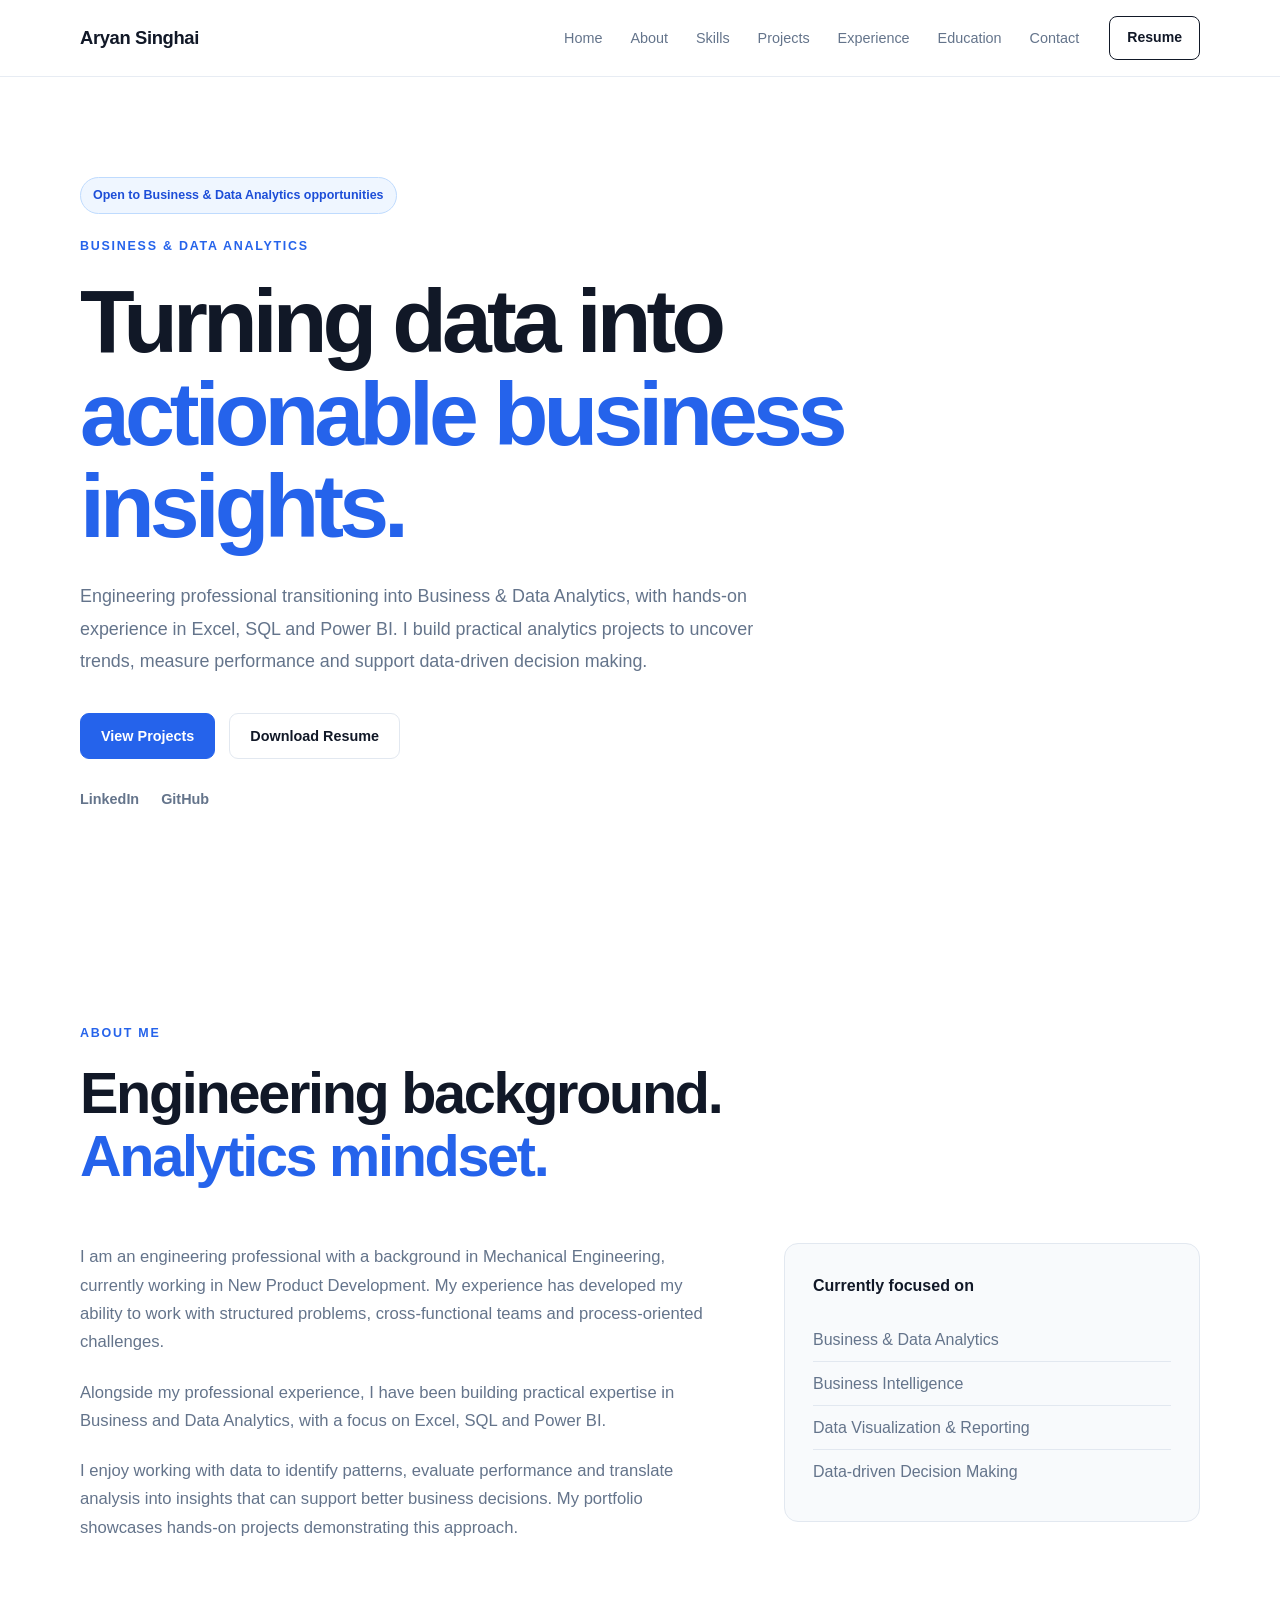
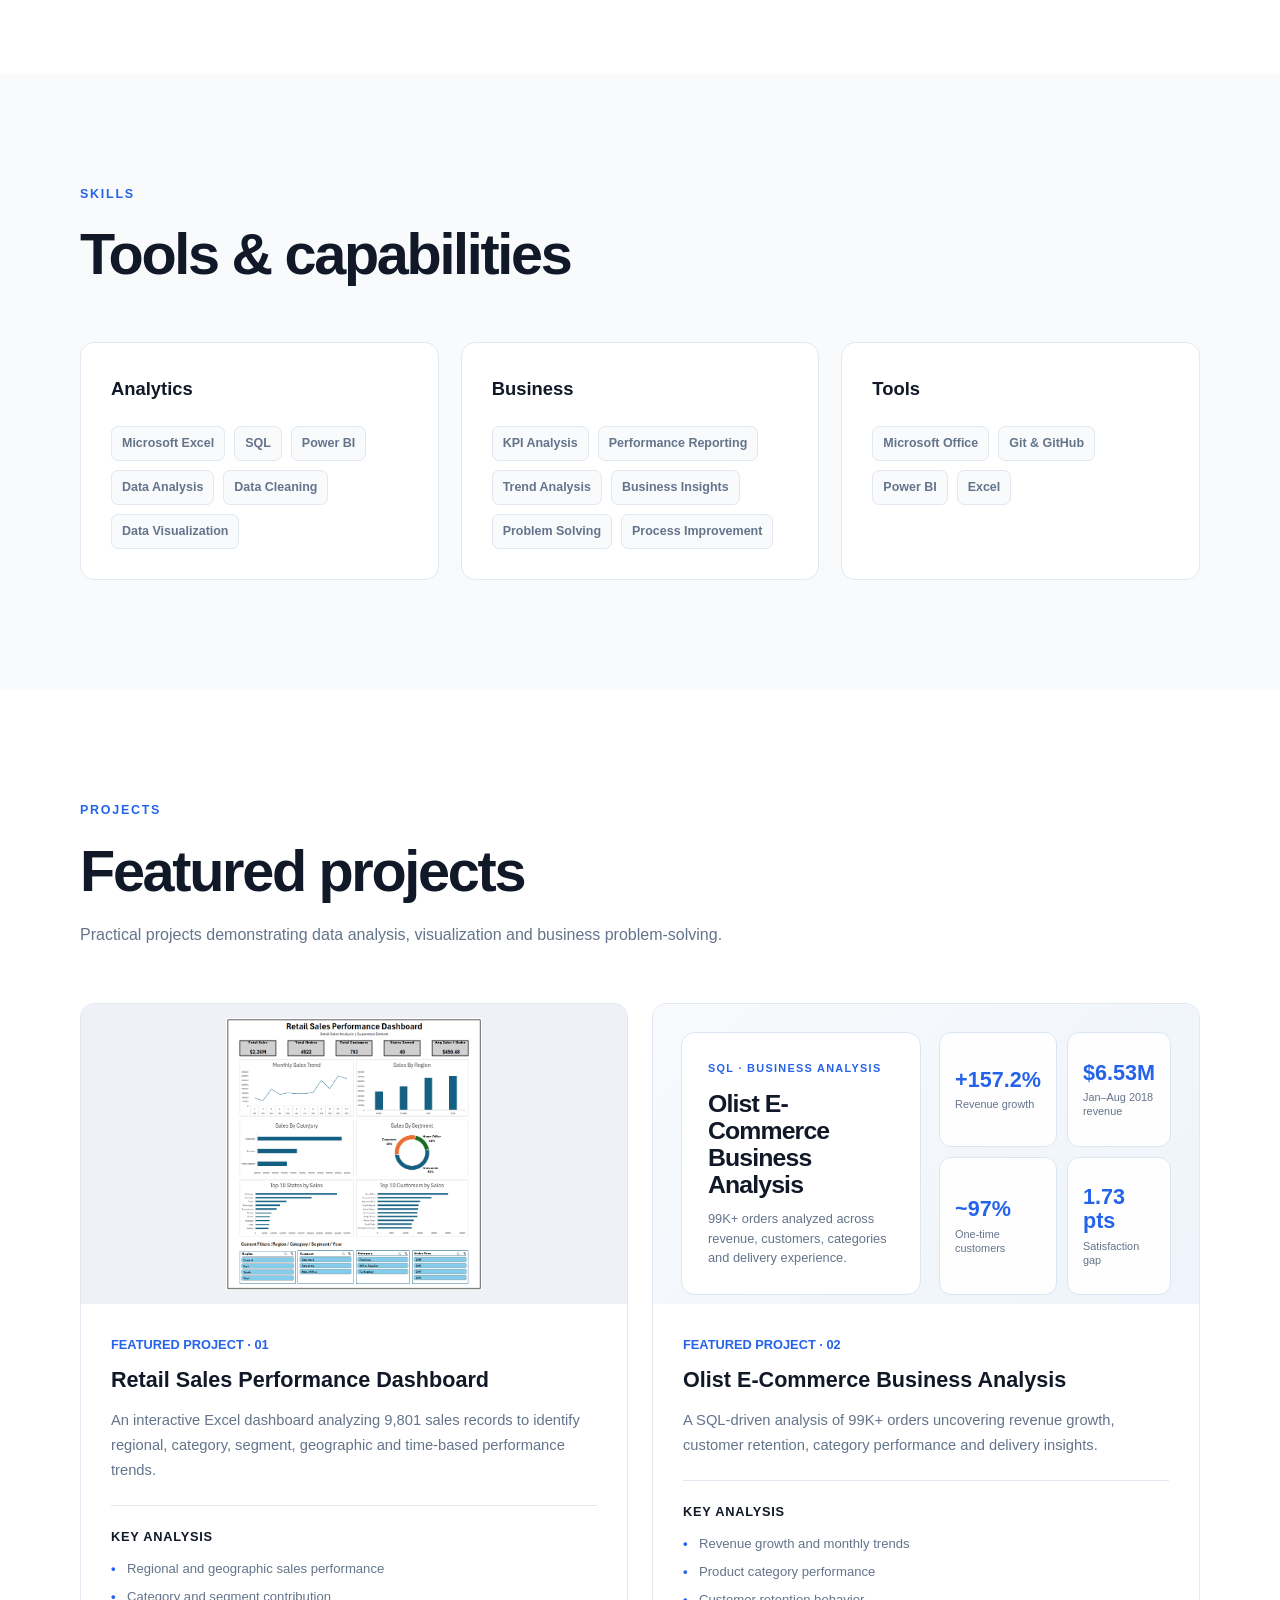
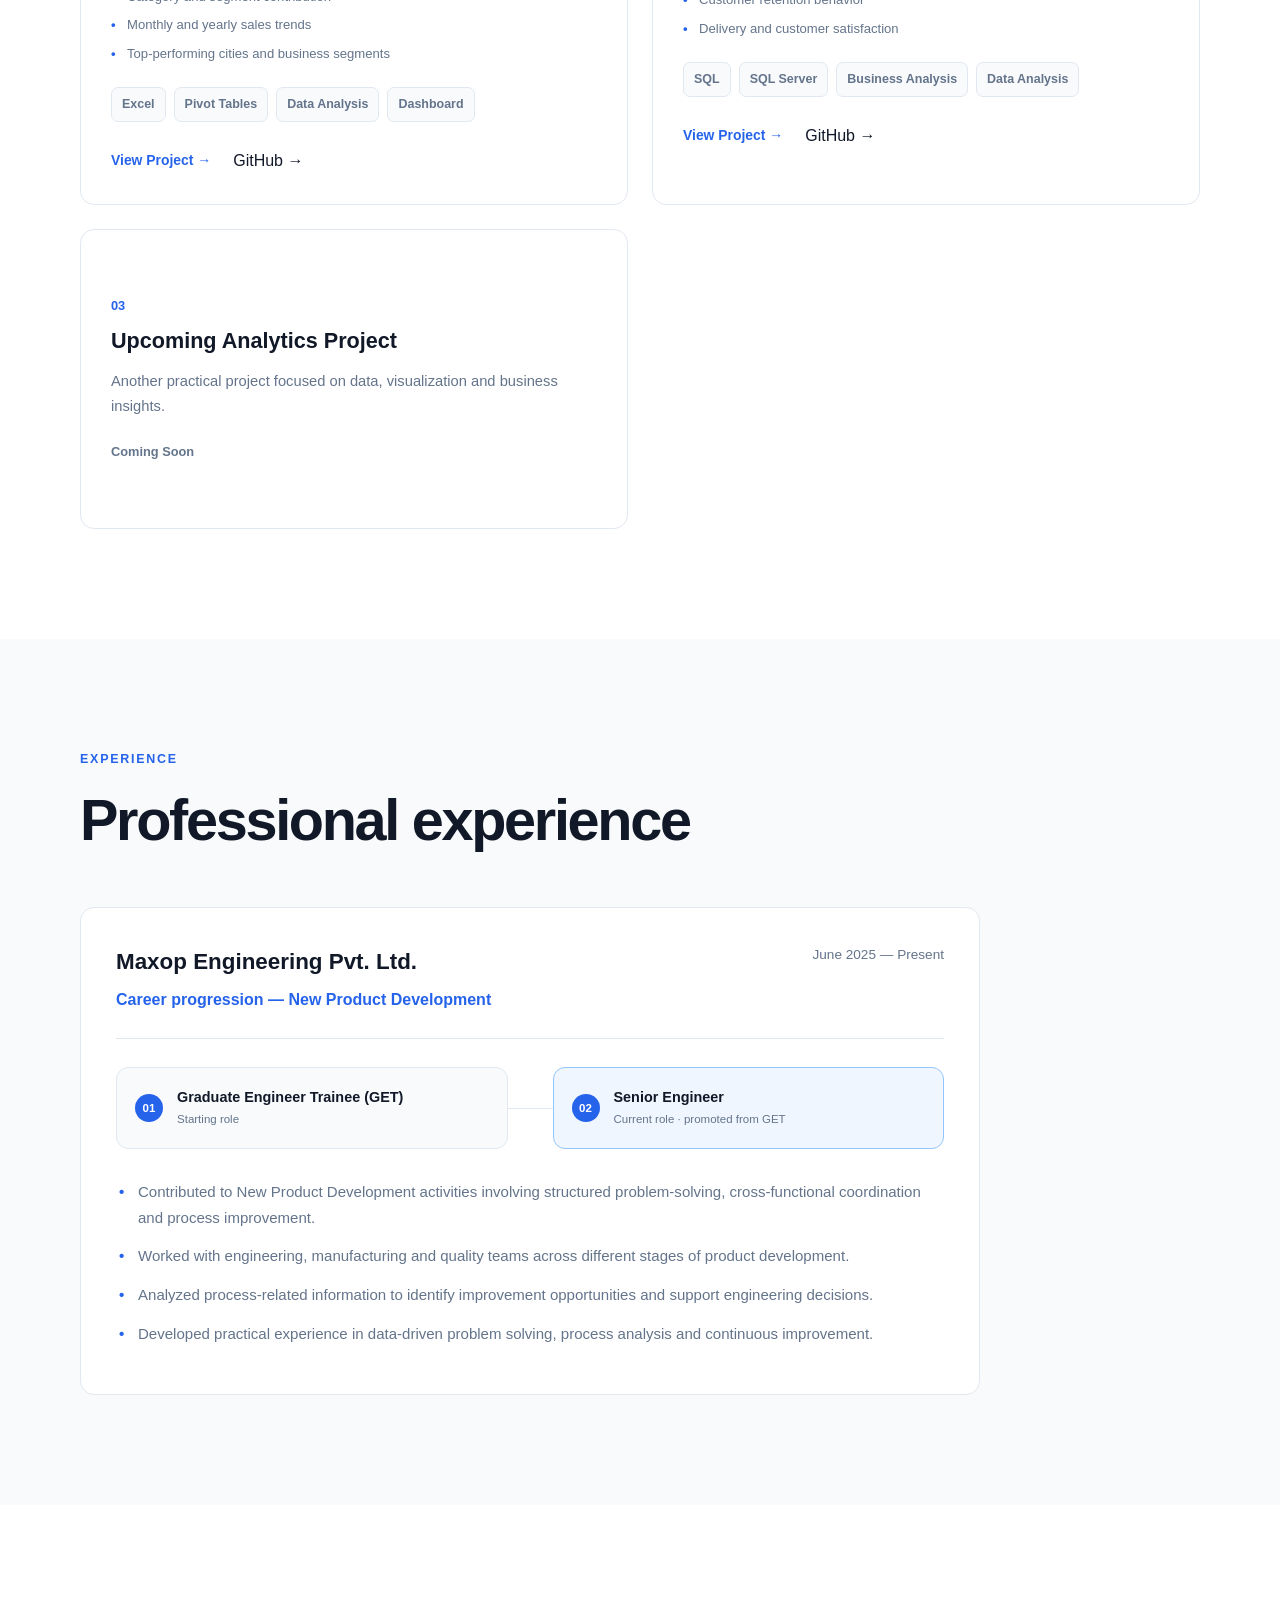
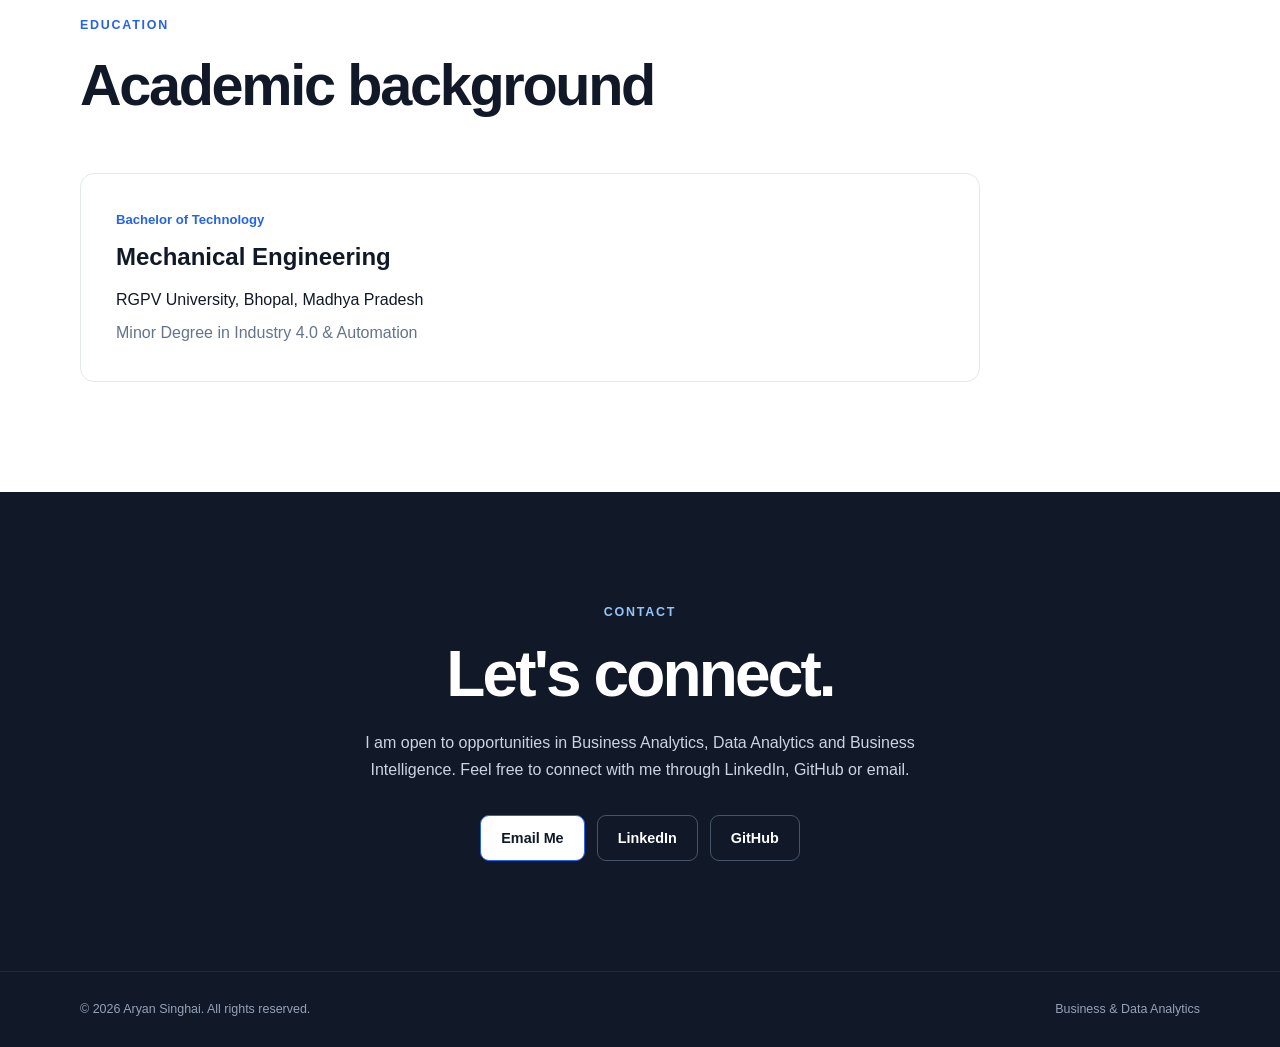
==== index.html @ af8dff7e "Refine project previews and correct GET to Senior Engineer progression" ====
<!DOCTYPE html>
<html lang="en">
<head>
<meta charset="UTF-8"><meta name="viewport" content="width=device-width, initial-scale=1.0">
<link rel="icon" type="image/png" href="assets/images/favicon.png"><title>Aryan Singhai | Business & Data Analytics</title>
<meta name="description" content="Aryan Singhai's Business & Data Analytics portfolio featuring practical projects in Excel, SQL and Power BI, focused on data analysis, visualization and business insights."><link rel="canonical" href="https://aryan-singhai.github.io/"><meta name="author" content="Aryan Singhai"><link rel="stylesheet" href="style.css">
<style>
/* HOME PAGE REFINEMENTS — equal project preview frames + career progression */
#projects .project-image { height: 300px; background: #eef2f7; }
#projects .project-image > img { width: 100%; height: 100%; object-fit: contain; display: block; padding: 14px; }
#projects .olist-project-preview { height: 300px; padding: 28px; display: grid; grid-template-columns: 1.15fr .85fr; gap: 18px; background: linear-gradient(135deg,#f8fafc 0%,#eef4fb 100%); }
#projects .olist-project-preview .preview-main { min-width: 0; padding: 26px; border: 1px solid #dbe5f0; border-radius: 14px; background: #fff; display: flex; flex-direction: column; justify-content: center; }
#projects .olist-project-preview .preview-kicker { color: #2563eb; font-size: .68rem; font-weight: 800; letter-spacing: .12em; text-transform: uppercase; margin-bottom: 12px; }
#projects .olist-project-preview .preview-main h4 { font-size: 1.55rem; line-height: 1.1; letter-spacing: -.035em; margin-bottom: 10px; }
#projects .olist-project-preview .preview-main p { color: #64748b; font-size: .8rem; line-height: 1.55; max-width: 290px; }
#projects .olist-project-preview .preview-kpis { display: grid; grid-template-columns: 1fr 1fr; gap: 10px; }
#projects .olist-project-preview .preview-kpi { padding: 18px 15px; border: 1px solid #dbe5f0; border-radius: 12px; background: rgba(255,255,255,.92); display: flex; flex-direction: column; justify-content: center; }
#projects .olist-project-preview .preview-kpi strong { color: #2563eb; font-size: 1.35rem; line-height: 1.1; }
#projects .olist-project-preview .preview-kpi span { margin-top: 6px; color: #64748b; font-size: .68rem; line-height: 1.3; }
.experience-progression { display: grid; grid-template-columns: 1fr 45px 1fr; align-items: center; margin: 28px 0 30px; }
.experience-stage { min-height: 82px; padding: 16px 18px; border: 1px solid var(--border); border-radius: 12px; background: var(--bg-alt); display: flex; align-items: center; gap: 14px; }
.experience-stage.current { border-color: #93c5fd; background: var(--accent-soft); }
.experience-stage-number { width: 28px; height: 28px; flex: 0 0 28px; display: grid; place-items: center; border-radius: 50%; background: var(--accent); color: #fff; font-size: .72rem; font-weight: 750; }
.experience-stage strong { display: block; font-size: .9rem; line-height: 1.25; }
.experience-stage small { display: block; margin-top: 4px; color: var(--text-light); font-size: .72rem; }
.experience-connector { height: 1px; background: var(--border); }
.education-minor { margin-top: 6px; color: var(--text-light); }
@media (max-width: 700px) {
    #projects .project-image { height: 230px; }
    #projects .olist-project-preview { height: 230px; padding: 16px; gap: 10px; }
    #projects .olist-project-preview .preview-main { padding: 16px; }
    #projects .olist-project-preview .preview-main h4 { font-size: 1.15rem; }
    #projects .olist-project-preview .preview-main p { font-size: .7rem; }
    #projects .olist-project-preview .preview-kpi { padding: 12px 9px; }
    #projects .olist-project-preview .preview-kpi strong { font-size: 1rem; }
    #projects .olist-project-preview .preview-kpi span { font-size: .58rem; }
    .experience-progression { grid-template-columns: 1fr; gap: 8px; }
    .experience-connector { width: 1px; height: 16px; margin-left: 30px; }
}
</style>
<script type="application/ld+json">{"@context":"https://schema.org","@type":"Person","name":"Aryan Singhai","url":"https://aryan-singhai.github.io/","jobTitle":"Business & Data Analytics Professional","sameAs":["https://www.linkedin.com/in/aryan-singhai/","https://github.com/Aryan-Singhai"]}</script>
</head>
<body>
<header class="header"><nav class="navbar container"><a href="#home" class="logo">Aryan Singhai</a><button class="menu-toggle" id="menu-toggle" aria-label="Open navigation menu">☰</button><ul class="nav-links" id="nav-links"><li><a href="#home">Home</a></li><li><a href="#about">About</a></li><li><a href="#skills">Skills</a></li><li><a href="#projects">Projects</a></li><li><a href="#experience">Experience</a></li><li><a href="#education">Education</a></li><li><a href="#contact">Contact</a></li></ul><a href="assets/resume/Aryan_Singhai_Resume.pdf" class="resume-button" target="_blank">Resume</a></nav></header>
<main>
<section id="home" class="hero"><div class="container hero-content"><div class="hero-text"><div class="availability">Open to Business &amp; Data Analytics opportunities</div><p class="eyebrow">BUSINESS &amp; DATA ANALYTICS</p><h1>Turning data into <span>actionable business insights.</span></h1><p class="hero-description">Engineering professional transitioning into Business &amp; Data Analytics, with hands-on experience in Excel, SQL and Power BI. I build practical analytics projects to uncover trends, measure performance and support data-driven decision making.</p><div class="hero-buttons"><a href="#projects" class="primary-button">View Projects</a><a href="assets/resume/Aryan_Singhai_Resume.pdf" class="secondary-button" target="_blank">Download Resume</a></div><div class="social-links"><a href="https://www.linkedin.com/in/aryan-singhai/" target="_blank" rel="noopener noreferrer">LinkedIn</a><a href="https://github.com/Aryan-Singhai" target="_blank" rel="noopener noreferrer">GitHub</a></div></div></div></section>
<section id="about" class="section"><div class="container"><div class="section-heading"><p class="section-label">ABOUT ME</p><h2>Engineering background. <span>Analytics mindset.</span></h2></div><div class="about-content"><div class="about-text"><p>I am an engineering professional with a background in Mechanical Engineering, currently working in New Product Development. My experience has developed my ability to work with structured problems, cross-functional teams and process-oriented challenges.</p><p>Alongside my professional experience, I have been building practical expertise in Business and Data Analytics, with a focus on Excel, SQL and Power BI.</p><p>I enjoy working with data to identify patterns, evaluate performance and translate analysis into insights that can support better business decisions. My portfolio showcases hands-on projects demonstrating this approach.</p></div><div class="about-focus"><h3>Currently focused on</h3><ul><li>Business &amp; Data Analytics</li><li>Business Intelligence</li><li>Data Visualization &amp; Reporting</li><li>Data-driven Decision Making</li></ul></div></div></div></section>
<section id="skills" class="section section-alt"><div class="container"><div class="section-heading"><p class="section-label">SKILLS</p><h2>Tools &amp; capabilities</h2></div><div class="skills-grid"><div class="skill-card"><h3>Analytics</h3><div class="skill-list"><span>Microsoft Excel</span><span>SQL</span><span>Power BI</span><span>Data Analysis</span><span>Data Cleaning</span><span>Data Visualization</span></div></div><div class="skill-card"><h3>Business</h3><div class="skill-list"><span>KPI Analysis</span><span>Performance Reporting</span><span>Trend Analysis</span><span>Business Insights</span><span>Problem Solving</span><span>Process Improvement</span></div></div><div class="skill-card"><h3>Tools</h3><div class="skill-list"><span>Microsoft Office</span><span>Git &amp; GitHub</span><span>Power BI</span><span>Excel</span></div></div></div></div></section>
<section id="projects" class="section"><div class="container"><div class="section-heading"><p class="section-label">PROJECTS</p><h2>Featured projects</h2><p>Practical projects demonstrating data analysis, visualization and business problem-solving.</p></div><div class="projects-grid">
<article class="project-card"><div class="project-image"><img src="assets/images/retail-sales-dashboard.png" alt="Retail Sales Performance Dashboard created by Aryan Singhai" loading="lazy"></div><div class="project-content"><p class="project-number">FEATURED PROJECT · 01</p><h3>Retail Sales Performance Dashboard</h3><p class="project-description">An interactive Excel dashboard analyzing 9,801 sales records to identify regional, category, segment, geographic and time-based performance trends.</p><div class="project-highlights"><p>Key analysis</p><ul><li>Regional and geographic sales performance</li><li>Category and segment contribution</li><li>Monthly and yearly sales trends</li><li>Top-performing cities and business segments</li></ul></div><div class="project-tags"><span>Excel</span><span>Pivot Tables</span><span>Data Analysis</span><span>Dashboard</span></div><div class="project-links"><a href="retail-sales-dashboard.html" class="project-link">View Project →</a><a href="https://github.com/Aryan-Singhai/retail-sales-performance-dashboard" target="_blank" rel="noopener noreferrer">GitHub →</a></div></div></article>
<article class="project-card"><div class="project-image olist-project-preview"><div class="preview-main"><span class="preview-kicker">SQL · Business Analysis</span><h4>Olist E-Commerce<br>Business Analysis</h4><p>99K+ orders analyzed across revenue, customers, categories and delivery experience.</p></div><div class="preview-kpis"><div class="preview-kpi"><strong>+157.2%</strong><span>Revenue growth</span></div><div class="preview-kpi"><strong>$6.53M</strong><span>Jan–Aug 2018 revenue</span></div><div class="preview-kpi"><strong>~97%</strong><span>One-time customers</span></div><div class="preview-kpi"><strong>1.73 pts</strong><span>Satisfaction gap</span></div></div></div><div class="project-content"><p class="project-number">FEATURED PROJECT · 02</p><h3>Olist E-Commerce Business Analysis</h3><p class="project-description">A SQL-driven analysis of 99K+ orders uncovering revenue growth, customer retention, category performance and delivery insights.</p><div class="project-highlights"><p>Key analysis</p><ul><li>Revenue growth and monthly trends</li><li>Product category performance</li><li>Customer retention behavior</li><li>Delivery and customer satisfaction</li></ul></div><div class="project-tags"><span>SQL</span><span>SQL Server</span><span>Business Analysis</span><span>Data Analysis</span></div><div class="project-links"><a href="olist-ecommerce-analysis.html" class="project-link">View Project →</a><a href="https://github.com/Aryan-Singhai/olist-ecommerce-sql-analysis" target="_blank" rel="noopener noreferrer">GitHub →</a></div></div></article>
<article class="project-card project-coming-soon"><div class="project-content"><p class="project-number">03</p><h3>Upcoming Analytics Project</h3><p class="project-description">Another practical project focused on data, visualization and business insights.</p><span class="coming-soon">Coming Soon</span></div></article></div></div></section>
<section id="experience" class="section section-alt"><div class="container"><div class="section-heading"><p class="section-label">EXPERIENCE</p><h2>Professional experience</h2></div><div class="experience-item"><div class="experience-header"><div><h3>Maxop Engineering Pvt. Ltd.</h3><p class="experience-role">Career progression — New Product Development</p></div><span class="experience-date">June 2025 — Present</span></div><div class="experience-progression"><div class="experience-stage"><span class="experience-stage-number">01</span><div><strong>Graduate Engineer Trainee (GET)</strong><small>Starting role</small></div></div><div class="experience-connector"></div><div class="experience-stage current"><span class="experience-stage-number">02</span><div><strong>Senior Engineer</strong><small>Current role · promoted from GET</small></div></div></div><ul class="experience-points"><li>Contributed to New Product Development activities involving structured problem-solving, cross-functional coordination and process improvement.</li><li>Worked with engineering, manufacturing and quality teams across different stages of product development.</li><li>Analyzed process-related information to identify improvement opportunities and support engineering decisions.</li><li>Developed practical experience in data-driven problem solving, process analysis and continuous improvement.</li></ul></div></div></section>
<section id="education" class="section"><div class="container"><div class="section-heading"><p class="section-label">EDUCATION</p><h2>Academic background</h2></div><div class="education-card"><p class="education-degree">Bachelor of Technology</p><h3>Mechanical Engineering</h3><p>RGPV University, Bhopal, Madhya Pradesh</p><p class="education-minor">Minor Degree in Industry 4.0 &amp; Automation</p></div></div></section>
<section id="contact" class="section contact-section"><div class="container contact-content"><p class="section-label">CONTACT</p><h2>Let's connect.</h2><p>I am open to opportunities in Business Analytics, Data Analytics and Business Intelligence. Feel free to connect with me through LinkedIn, GitHub or email.</p><div class="contact-links"><a href="mailto:singhaiaryan45@gmail.com" class="primary-button">Email Me</a><a href="https://www.linkedin.com/in/aryan-singhai/" target="_blank" rel="noopener noreferrer" class="secondary-button">LinkedIn</a><a href="https://github.com/Aryan-Singhai" target="_blank" rel="noopener noreferrer" class="secondary-button">GitHub</a></div></div></section>
</main><footer class="footer"><div class="container footer-content"><p>© 2026 Aryan Singhai. All rights reserved.</p><p>Business &amp; Data Analytics</p></div></footer><script src="script.js"></script></body></html>
---- style.css ----
/* =========================================================
   PORTFOLIO DESIGN SYSTEM
========================================================= */

:root {
    --bg: #ffffff;
    --bg-alt: #f8fafc;
    --text: #111827;
    --text-light: #64748b;
    --accent: #2563eb;
    --accent-dark: #1d4ed8;
    --accent-soft: #eff6ff;
    --border: #e2e8f0;
    --card: #ffffff;
    --max-width: 1120px;
    --radius: 14px;
    --transition: 0.25s ease;
}

* { margin: 0; padding: 0; box-sizing: border-box; }
html { scroll-behavior: smooth; scroll-padding-top: 90px; }
body {
    font-family: "Inter", "Segoe UI", Arial, sans-serif;
    background: var(--bg);
    color: var(--text);
    line-height: 1.7;
    -webkit-font-smoothing: antialiased;
}
a { color: inherit; text-decoration: none; }
ul { list-style: none; }
img { max-width: 100%; }
.container { width: min(90%, var(--max-width)); margin: 0 auto; }

/* =========================================================
   SHARED HEADER / NAVIGATION
========================================================= */
.header {
    position: sticky;
    top: 0;
    z-index: 1000;
    background: rgba(255,255,255,.94);
    backdrop-filter: blur(12px);
    border-bottom: 1px solid rgba(226,232,240,.8);
}
.navbar {
    min-height: 76px;
    display: flex;
    align-items: center;
    gap: 30px;
}
.logo {
    font-size: 1.15rem;
    font-weight: 750;
    letter-spacing: -.02em;
    white-space: nowrap;
}
.nav-links {
    display: flex;
    align-items: center;
    gap: 28px;
    margin-left: auto;
}
.nav-links a {
    font-size: .9rem;
    color: var(--text-light);
    font-weight: 500;
    transition: color var(--transition);
}
.nav-links a:hover { color: var(--text); }
.resume-button {
    display: inline-flex;
    align-items: center;
    justify-content: center;
    min-height: 40px;
    padding: 9px 17px;
    border: 1px solid var(--text);
    border-radius: 8px;
    font-size: .88rem;
    font-weight: 600;
    transition: all var(--transition);
    white-space: nowrap;
}
.resume-button:hover { background: var(--text); color: #fff; }
.menu-toggle {
    display: none;
    border: 0;
    background: transparent;
    color: var(--text);
    font-size: 1.5rem;
    line-height: 1;
    cursor: pointer;
}
.back-link {
    display: inline-block;
    color: var(--text-light);
    font-size: .9rem;
    font-weight: 600;
    transition: color var(--transition);
}
.back-link:hover { color: var(--accent); }

/* =========================================================
   SHARED BUTTONS / TAGS
========================================================= */
.primary-button,
.secondary-button,
.btn {
    display: inline-flex;
    align-items: center;
    justify-content: center;
    min-height: 46px;
    padding: 0 20px;
    border-radius: 9px;
    font-size: .9rem;
    font-weight: 650;
    transition: all var(--transition);
    white-space: nowrap;
}
.primary-button,
.btn-primary { background: var(--accent); color: #fff; border: 1px solid var(--accent); }
.primary-button:hover,
.btn-primary:hover { background: var(--accent-dark); border-color: var(--accent-dark); transform: translateY(-2px); }
.secondary-button,
.btn-secondary { background: var(--bg); color: var(--text); border: 1px solid var(--border); }
.secondary-button:hover,
.btn-secondary:hover { border-color: var(--accent); color: var(--accent); transform: translateY(-2px); }
.project-tags,
.project-tech-tags,
.sql-skills {
    display: flex;
    flex-wrap: wrap;
    gap: 8px;
}
.project-tags span,
.project-tech-tags span,
.sql-skills span,
.tools-grid span,
.skill-list span {
    display: inline-flex;
    align-items: center;
    padding: 6px 10px;
    border: 1px solid var(--border);
    border-radius: 7px;
    background: var(--bg-alt);
    color: var(--text-light);
    font-size: .78rem;
    font-weight: 550;
}
.project-tech-tags span,
.sql-skills span { border-radius: 999px; }

/* =========================================================
   GLOBAL SECTIONS / TYPOGRAPHY
========================================================= */
.section { padding: 110px 0; }
.section-alt { background: var(--bg-alt); }
.section-heading { max-width: 720px; margin-bottom: 55px; }
.section-heading h2 {
    font-size: clamp(2.2rem,5vw,3.6rem);
    line-height: 1.1;
    letter-spacing: -.04em;
    font-weight: 740;
}
.section-heading h2 span { color: var(--accent); }
.section-heading > p:last-child { margin-top: 18px; color: var(--text-light); }
.section-label,
.eyebrow,
.project-eyebrow {
    color: var(--accent);
    font-size: .78rem;
    font-weight: 750;
    letter-spacing: .14em;
    margin-bottom: 18px;
    text-transform: uppercase;
}

/* =========================================================
   HOME HERO
========================================================= */
.availability {
    display: inline-flex;
    align-items: center;
    margin-bottom: 22px;
    padding: 7px 12px;
    border: 1px solid #bfdbfe;
    border-radius: 999px;
    background: var(--accent-soft);
    color: var(--accent-dark);
    font-size: .78rem;
    font-weight: 650;
}
.hero { min-height: calc(100vh - 76px); display: flex; align-items: center; padding: 100px 0; }
.hero-text { max-width: 820px; }
.hero h1 { max-width: 850px; font-size: clamp(3.2rem,7vw,6rem); line-height: 1.03; letter-spacing: -.055em; font-weight: 760; }
.hero h1 span { display: block; color: var(--accent); }
.hero-description { max-width: 700px; margin-top: 28px; color: var(--text-light); font-size: 1.12rem; line-height: 1.8; }
.hero-buttons { display: flex; align-items: center; gap: 14px; margin-top: 36px; flex-wrap: wrap; }
.social-links { display: flex; gap: 22px; margin-top: 28px; }
.social-links a { color: var(--text-light); font-size: .9rem; font-weight: 600; border-bottom: 1px solid transparent; }
.social-links a:hover { color: var(--accent); border-color: var(--accent); }

/* =========================================================
   HOME ABOUT / SKILLS
========================================================= */
.about-content { display: grid; grid-template-columns: 1.5fr 1fr; gap: 80px; align-items: start; }
.about-text { max-width: 720px; }
.about-text p { color: var(--text-light); font-size: 1.04rem; margin-bottom: 22px; }
.about-focus { padding: 28px; background: var(--bg-alt); border: 1px solid var(--border); border-radius: var(--radius); }
.about-focus h3 { font-size: 1rem; margin-bottom: 18px; }
.about-focus li { color: var(--text-light); padding: 8px 0; border-bottom: 1px solid var(--border); }
.about-focus li:last-child { border-bottom: 0; }
.skills-grid { display: grid; grid-template-columns: repeat(3,1fr); gap: 22px; }
.skill-card { background: var(--card); border: 1px solid var(--border); border-radius: var(--radius); padding: 30px; transition: transform var(--transition), box-shadow var(--transition); }
.skill-card:hover { transform: translateY(-4px); box-shadow: 0 15px 35px rgba(15,23,42,.07); }
.skill-card h3 { margin-bottom: 22px; font-size: 1.15rem; }
.skill-list { display: flex; flex-wrap: wrap; gap: 9px; }

/* =========================================================
   HOME PROJECT CARDS
========================================================= */
.projects-grid { display: grid; grid-template-columns: repeat(2,1fr); gap: 24px; }
.project-card {
    background: var(--card);
    border: 1px solid var(--border);
    border-radius: var(--radius);
    overflow: hidden;
    transition: transform var(--transition), box-shadow var(--transition);
}
.project-card:hover { transform: translateY(-5px); box-shadow: 0 18px 40px rgba(15,23,42,.08); }
.project-image,
.project-card-image { width: 100%; background: #eef2f7; overflow: hidden; }
.project-image img,
.project-card-image img { display: block; width: 100%; height: auto; object-fit: cover; }
.project-content,
.project-card-content { padding: 30px; }
.project-number { color: var(--accent); font-size: .8rem; font-weight: 750; margin-bottom: 10px; }
.project-content h3,
.project-card-content h3 { font-size: 1.35rem; line-height: 1.3; margin-bottom: 14px; }
.project-description,
.project-card-content > p { color: var(--text-light); font-size: .92rem; line-height: 1.7; }
.project-tags { margin-top: 22px; align-items: center; }
.project-links { display: flex; align-items: center; flex-wrap: wrap; gap: 22px; margin-top: 25px; }
.project-link,
.project-card-content .project-links a { color: var(--accent); font-size: .87rem; font-weight: 650; }
.project-link:hover,
.project-card-content .project-links a:hover { color: var(--accent-dark); }
.project-highlights { margin-top: 22px; padding-top: 20px; border-top: 1px solid var(--border); }
.project-highlights p { font-size: .8rem; font-weight: 700; color: var(--text); margin-bottom: 10px; text-transform: uppercase; letter-spacing: .06em; }
.project-highlights ul { display: grid; gap: 6px; }
.project-highlights li { position: relative; padding-left: 16px; color: var(--text-light); font-size: .82rem; }
.project-highlights li::before { content: "•"; position: absolute; left: 0; color: var(--accent); font-weight: 800; }
.project-coming-soon { min-height: 300px; display: flex; align-items: center; }
.coming-soon { display: inline-block; margin-top: 22px; color: var(--text-light); font-size: .8rem; font-weight: 650; }

/* =========================================================
   EXPERIENCE / EDUCATION / CONTACT / FOOTER
========================================================= */
.experience-item { max-width: 900px; padding: 35px; border: 1px solid var(--border); border-radius: var(--radius); background: var(--bg); }
.experience-header { display: flex; align-items: flex-start; justify-content: space-between; gap: 30px; padding-bottom: 25px; border-bottom: 1px solid var(--border); }
.experience-header h3 { font-size: 1.4rem; }
.experience-role { margin-top: 5px; color: var(--accent); font-weight: 600; }
.experience-date { color: var(--text-light); font-size: .85rem; white-space: nowrap; }
.experience-points { margin-top: 25px; }
.experience-points li { position: relative; padding-left: 22px; margin-bottom: 13px; color: var(--text-light); font-size: .94rem; }
.experience-points li::before { content: "•"; position: absolute; left: 3px; color: var(--accent); font-weight: 800; }
.education-card { max-width: 900px; padding: 35px; border: 1px solid var(--border); border-radius: var(--radius); background: var(--bg); }
.education-degree { color: var(--accent); font-size: .82rem; font-weight: 700; margin-bottom: 6px; }
.education-card h3 { font-size: 1.5rem; margin-bottom: 8px; }
.education-card p:last-child { color: var(--text-light); }
.contact-section { background: var(--text); color: #fff; }
.contact-content { text-align: center; max-width: 760px; }
.contact-content .section-label { color: #93c5fd; }
.contact-content h2 { font-size: clamp(2.5rem,5vw,4.5rem); line-height: 1.05; letter-spacing: -.045em; }
.contact-content > p:not(.section-label) { margin: 20px auto 0; max-width: 600px; color: #cbd5e1; }
.contact-links { display: flex; justify-content: center; flex-wrap: wrap; gap: 12px; margin-top: 32px; }
.contact-section .primary-button { background: #fff; color: var(--text); }
.contact-section .secondary-button { border-color: #475569; background: transparent; color: #fff; }
.footer { background: var(--text); border-top: 1px solid #1f2937; color: #94a3b8; }
.footer-content { min-height: 75px; display: flex; align-items: center; justify-content: space-between; gap: 20px; font-size: .78rem; }
.footer-content a { color: #cbd5e1; }
.footer-content a:hover { color: #fff; }

/* =========================================================
   PROJECT 1 — SHARED CASE STUDY
========================================================= */
.project-case-hero { padding: 105px 0 85px; background: var(--bg-alt); border-bottom: 1px solid var(--border); }
.project-case-hero h1 { max-width: 900px; font-size: clamp(3rem,7vw,5.5rem); line-height: 1.04; letter-spacing: -.055em; margin-top: 18px; }
.case-hero-description { max-width: 720px; margin-top: 25px; color: var(--text-light); font-size: 1.1rem; line-height: 1.8; }
.case-tags { margin-top: 28px; }
.case-buttons { display: flex; gap: 12px; flex-wrap: wrap; margin-top: 32px; }
.case-grid { display: grid; grid-template-columns: 1.5fr .8fr; gap: 80px; align-items: start; }
.case-grid h2 { max-width: 650px; font-size: clamp(2.1rem,4vw,3.2rem); line-height: 1.1; letter-spacing: -.04em; }
.case-text { max-width: 700px; margin-top: 22px; color: var(--text-light); }
.case-info-card { border: 1px solid var(--border); border-radius: var(--radius); background: var(--bg); overflow: hidden; }
.info-item { padding: 22px 24px; border-bottom: 1px solid var(--border); }
.info-item:last-child { border-bottom: 0; }
.info-item span { display: block; color: var(--text-light); font-size: .78rem; margin-bottom: 4px; }
.question-grid { display: grid; grid-template-columns: repeat(3,1fr); gap: 20px; }
.question-card { padding: 28px; background: var(--bg); border: 1px solid var(--border); border-radius: var(--radius); }
.question-card > span,.process-card > span { color: var(--accent); font-size: .78rem; font-weight: 750; }
.question-card h3 { margin-top: 14px; font-size: 1.1rem; }
.question-card p { margin-top: 8px; color: var(--text-light); font-size: .88rem; }
.process-grid { display: grid; grid-template-columns: repeat(4,1fr); gap: 20px; }
.process-card { padding: 28px; border: 1px solid var(--border); border-radius: var(--radius); }
.process-card h3 { margin-top: 15px; font-size: 1.05rem; }
.process-card p { margin-top: 10px; color: var(--text-light); font-size: .86rem; }
.findings-grid { display: grid; grid-template-columns: repeat(3,1fr); gap: 20px; }
.finding-card { padding: 28px; background: var(--bg); border: 1px solid var(--border); border-radius: var(--radius); }
.finding-value { display: block; color: var(--accent); font-size: 1.8rem; line-height: 1.2; font-weight: 750; }
.finding-card h3 { margin-top: 12px; font-size: 1rem; }
.finding-card p { margin-top: 8px; color: var(--text-light); font-size: .85rem; line-height: 1.65; }
.dashboard-image { width: 100%; border: 1px solid var(--border); border-radius: var(--radius); overflow: hidden; background: var(--bg-alt); box-shadow: 0 20px 50px rgba(15,23,42,.08); }
.dashboard-image img { width: 100%; display: block; }
.tools-grid { display: flex; flex-wrap: wrap; gap: 12px; }
.tools-grid span { padding: 10px 15px; }
.project-end { background: var(--text); color: #fff; }
.project-end-content { max-width: 700px; }
.project-end .section-label { color: #93c5fd; }
.project-end h2 { font-size: clamp(2.4rem,5vw,4rem); line-height: 1.05; letter-spacing: -.045em; }
.project-end p:not(.section-label) { margin: 18px 0 28px; color: #cbd5e1; }
.project-end .primary-button { background: #fff; color: var(--text); }

/* =========================================================
   PROJECT 2 — OLIST CASE STUDY
========================================================= */
.project-hero { padding: 105px 0 85px; }
.project-hero-content { max-width: 900px; }
.project-hero .back-link { margin-bottom: 55px; }
.project-hero h1 { font-size: clamp(3rem,7vw,6.5rem); line-height: .98; margin: 20px 0 30px; letter-spacing: -.055em; }
.project-hero h1 span,
.analysis-copy h2 span,
.final-takeaway h2 span { color: var(--accent); }
.project-hero-description { max-width: 720px; font-size: 1.1rem; line-height: 1.8; color: var(--text-light); }
.project-tech-tags { margin: 30px 0; }
.project-actions { display: flex; align-items: center; flex-wrap: wrap; gap: 12px; margin-top: 28px; }
.final-actions { display: flex; justify-content: center; align-items: center; flex-wrap: wrap; gap: 12px; margin-top: 30px; }
.project-section { padding: 85px 0; }
.project-section .section-heading { margin-bottom: 45px; }
.business-question-grid { display: grid; grid-template-columns: .9fr 1.1fr; gap: 80px; }
.question-intro p { font-size: 1.08rem; line-height: 1.8; margin-bottom: 20px; }
.question-list { display: grid; gap: 18px; }
.question-item { display: grid; grid-template-columns: 32px 1fr; gap: 18px; padding: 22px 0; border-bottom: 1px solid var(--border); }
.question-item span { color: var(--accent); font-weight: 700; }
.question-item p { margin: 0; line-height: 1.6; }
.snapshot-grid,.results-grid { display: grid; grid-template-columns: repeat(4,1fr); gap: 18px; }
.snapshot-card,.result-card,.recommendation-card { padding: 30px; border: 1px solid var(--border); border-radius: 18px; background: var(--bg); }
.snapshot-value,.result-value { display: block; color: var(--accent); font-size: 2.6rem; font-weight: 800; line-height: 1; margin-bottom: 12px; }
.snapshot-label,.result-label { display: block; font-weight: 700; }
.result-card p { margin-top: 15px; line-height: 1.6; color: var(--text-light); }
.analysis-content { display: grid; grid-template-columns: 1fr 1fr; gap: 80px; align-items: center; }
.analysis-copy h2 { font-size: clamp(2rem,4vw,4rem); line-height: 1.08; margin: 15px 0 25px; letter-spacing: -.04em; }
.analysis-copy > p { font-size: 1.08rem; line-height: 1.8; color: var(--text-light); }
.alternate { background: var(--bg-alt); }
.visual-image { width: 100%; border: 1px solid var(--border); border-radius: 18px; overflow: hidden; background: #fff; box-shadow: 0 16px 40px rgba(15,23,42,.07); }
.visual-image img { display: block; width: 100%; height: auto; }
.mini-metrics { display: flex; flex-wrap: wrap; gap: 30px; margin: 35px 0; }
.mini-metrics strong,.highlight-stat strong,.retention-highlight strong,.delivery-comparison strong { display: block; color: var(--accent); font-size: 1.8rem; font-weight: 800; }
.mini-metrics span,.highlight-stat span,.retention-highlight span,.delivery-comparison span { display: block; margin-top: 6px; color: var(--text-light); font-size: .85rem; }
.highlight-stat,.retention-highlight { padding: 25px 0; margin: 25px 0; }
.insight-box { border-left: 3px solid var(--accent); background: var(--accent-soft); border-radius: 0 10px 10px 0; padding: 20px 24px 20px 28px; margin-top: 24px; }
.insight-box strong { display: block; margin-bottom: 8px; }
.insight-box p { margin: 0; line-height: 1.7; color: var(--text-light); }
.category-list { margin-top: 30px; }
.category-list div { display: grid; grid-template-columns: 35px 1fr auto; gap: 15px; align-items: center; padding: 14px 0; border-bottom: 1px solid var(--border); }
.category-list span { color: var(--text-light); }
.category-list b { color: var(--accent); }
.delivery-comparison { display: grid; grid-template-columns: repeat(3,1fr); gap: 20px; margin: 35px 0; }
.delivery-comparison div { padding: 20px; border: 1px solid var(--border); border-radius: 15px; background: var(--bg); }
.recommendations-grid { display: grid; grid-template-columns: repeat(2,1fr); gap: 18px; }
.recommendation-card span { color: var(--accent); font-size: .8rem; font-weight: 700; }
.recommendation-card h3 { margin: 20px 0 12px; font-size: 1.3rem; }
.recommendation-card p { color: var(--text-light); line-height: 1.7; }
.sql-modules { display: grid; grid-template-columns: repeat(4,1fr); gap: 14px; }
.sql-modules div { padding: 20px; border: 1px solid var(--border); border-radius: 14px; background: var(--bg); }
.sql-modules span { display: block; color: var(--accent); font-size: .75rem; margin-bottom: 12px; font-weight: 700; }
.sql-skills { margin-top: 35px; }
.final-takeaway { text-align: center; }
.final-takeaway h2 { max-width: 850px; margin: 15px auto 25px; font-size: clamp(2.5rem,5vw,5rem); line-height: 1.05; }
.final-takeaway > .container > p:not(.section-label) { max-width: 700px; margin: 0 auto; color: var(--text-light); font-size: 1.15rem; line-height: 1.7; }

/* =========================================================
   RESPONSIVE
========================================================= */
@media (max-width: 900px) {
    .nav-links { gap: 16px; }
    .skills-grid { grid-template-columns: 1fr 1fr; }
    .about-content { grid-template-columns: 1fr; gap: 35px; }
    .projects-grid { grid-template-columns: 1fr; }
    .case-grid,.business-question-grid,.analysis-content { grid-template-columns: 1fr; gap: 45px; }
    .question-grid,.findings-grid { grid-template-columns: 1fr 1fr; }
    .process-grid { grid-template-columns: 1fr 1fr; }
    .snapshot-grid,.results-grid { grid-template-columns: repeat(2,1fr); }
    .sql-modules { grid-template-columns: repeat(2,1fr); }
}

@media (max-width: 720px) {
    .navbar { position: relative; min-height: 68px; }
    .nav-links {
        display: none;
        position: absolute;
        top: 68px;
        left: 0;
        right: 0;
        flex-direction: column;
        align-items: flex-start;
        gap: 0;
        margin: 0;
        padding: 10px 0;
        background: var(--bg);
        border-bottom: 1px solid var(--border);
        box-shadow: 0 14px 25px rgba(15,23,42,.06);
    }
    .nav-links.active { display: flex; }
    .nav-links li { width: 100%; }
    .nav-links a { display: block; width: 100%; padding: 13px 5%; }
    .resume-button { display: none; }
    .menu-toggle { display: block; margin-left: auto; }
    .hero { min-height: auto; padding: 56px 0 70px; }
    .hero h1 { font-size: clamp(2.8rem,13vw,4.2rem); }
    .hero-description { font-size: 1rem; }
    .section { padding: 80px 0; }
    .project-content,.project-card-content,.skill-card,.experience-item,.education-card { padding: 24px; }
    .experience-header { flex-direction: column; gap: 10px; }
    .experience-date { white-space: normal; }
    .case-buttons,.project-actions { width: 100%; }
    .case-buttons .primary-button,.case-buttons .secondary-button,.project-actions .btn { width: auto; }
    .project-case-hero { padding: 80px 0 70px; }
    .project-hero { padding: 80px 0 70px; }
    .project-hero .back-link { margin-bottom: 42px; }
    .project-hero h1 { font-size: clamp(2.6rem,12vw,4rem); }
    .project-section { padding: 70px 0; }
    .project-section .section-heading { margin-bottom: 38px; }
    .question-grid,.process-grid,.findings-grid,.snapshot-grid,.results-grid,.recommendations-grid,.sql-modules { grid-template-columns: 1fr; }
    .delivery-comparison { grid-template-columns: 1fr; }
    .analysis-content { display: flex; flex-direction: column; gap: 38px; align-items: stretch; }
    .analysis-copy { order: 1; }
    .analysis-content .visual-image { order: 2; }
    .insight-box { padding-left: 26px; }
    .category-list div { grid-template-columns: 28px 1fr auto; gap: 10px; }
    .project-links { gap: 16px; }
    .footer-content { flex-direction: column; justify-content: center; text-align: center; padding: 20px 0; }
}

@media (max-width: 450px) {
    .hero-buttons,.contact-links { flex-direction: column; align-items: stretch; }
    .primary-button,.secondary-button { width: 100%; }
    .case-buttons { flex-direction: column; align-items: stretch; }
    .case-buttons .primary-button,.case-buttons .secondary-button { width: 100%; }
    .project-actions { flex-direction: column; align-items: stretch; }
    .project-actions .btn { width: 100%; }
    .final-actions { flex-direction: column; width: 100%; }
    .final-actions .btn { width: 100%; }
    .footer-content { gap: 8px; }
}
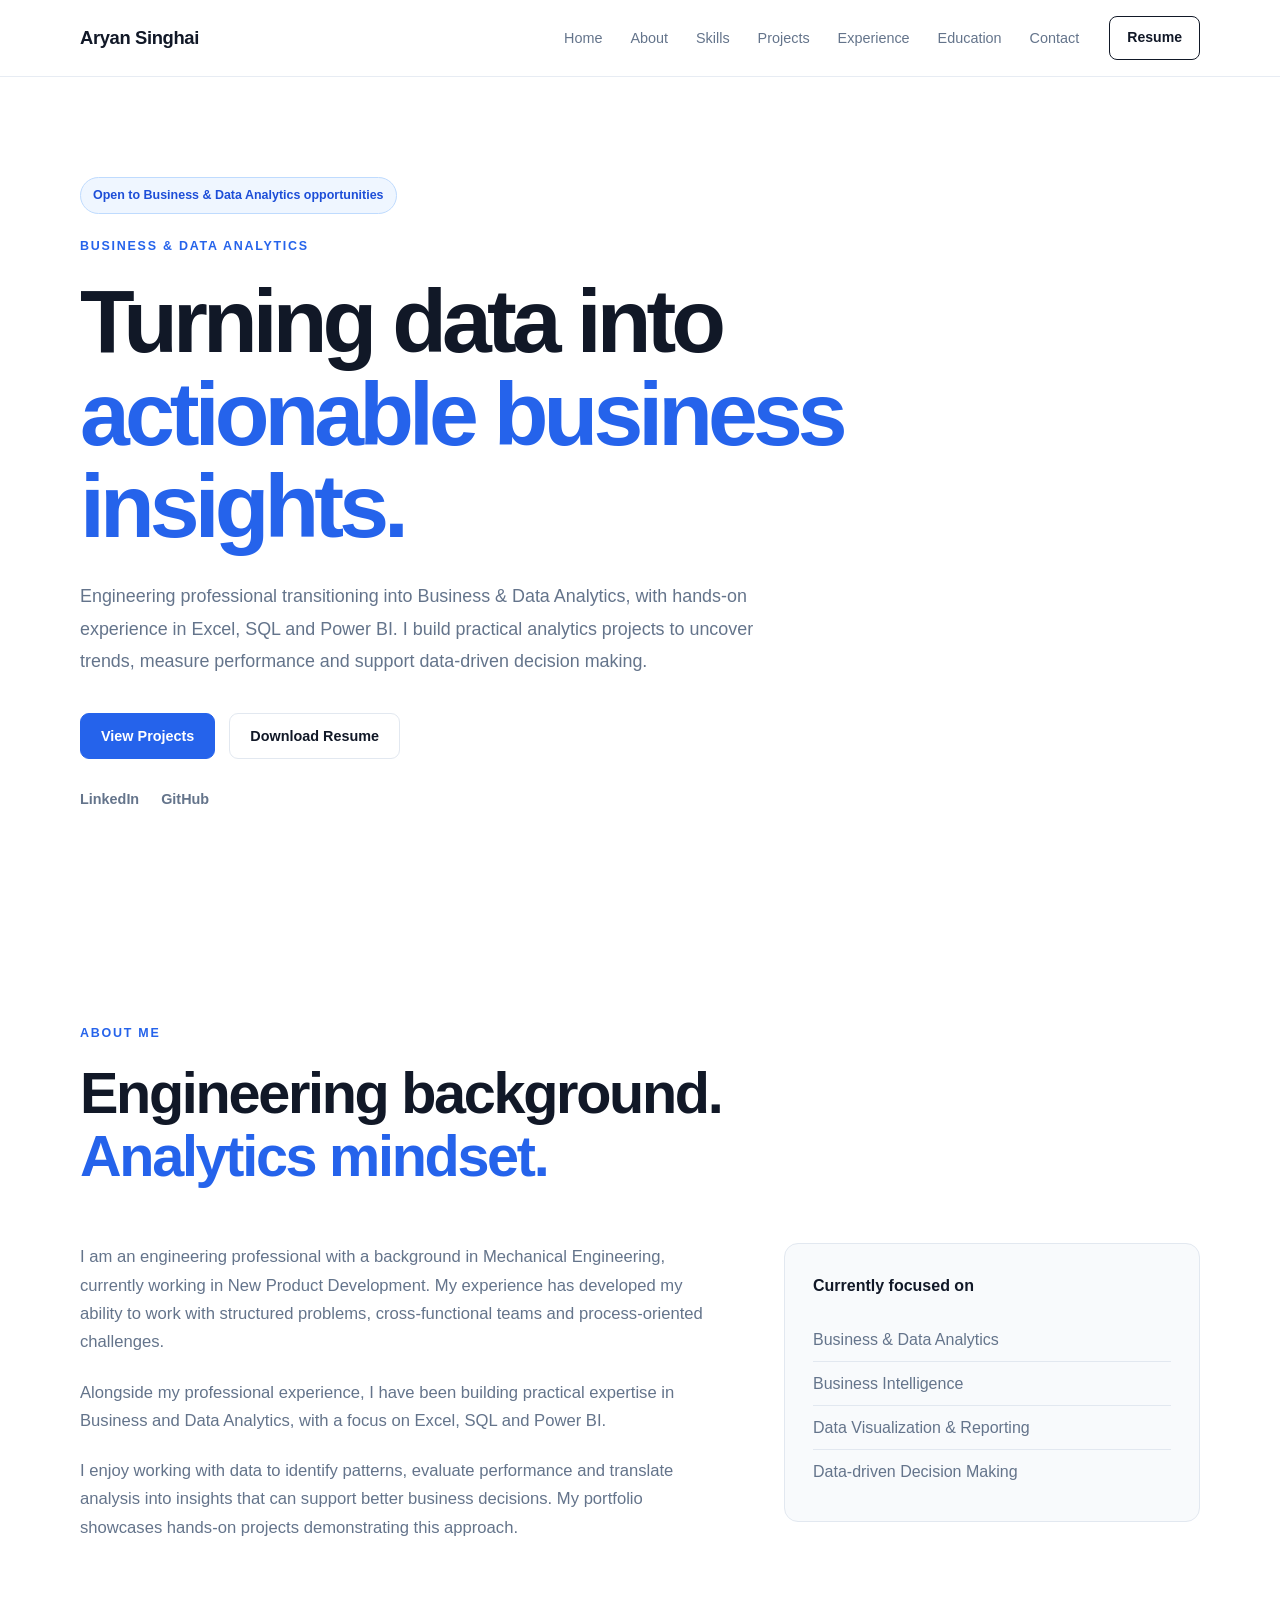
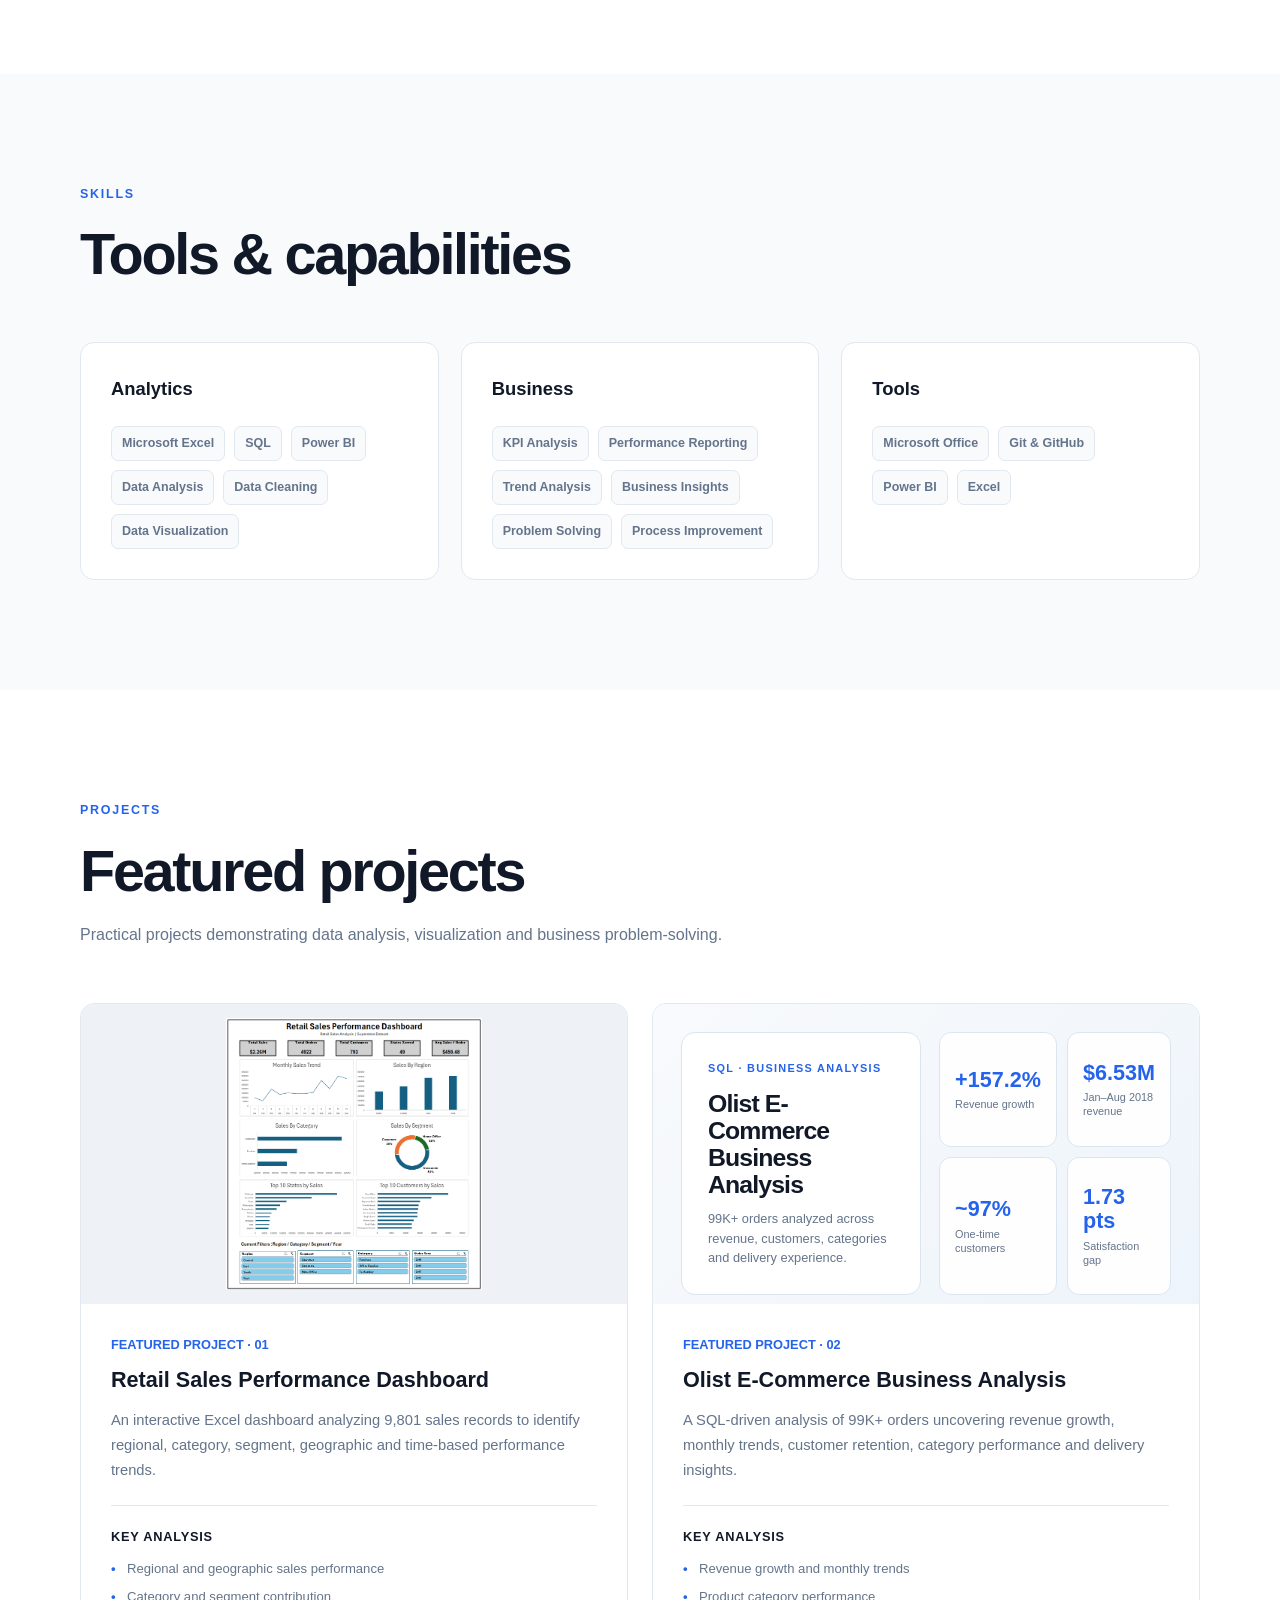
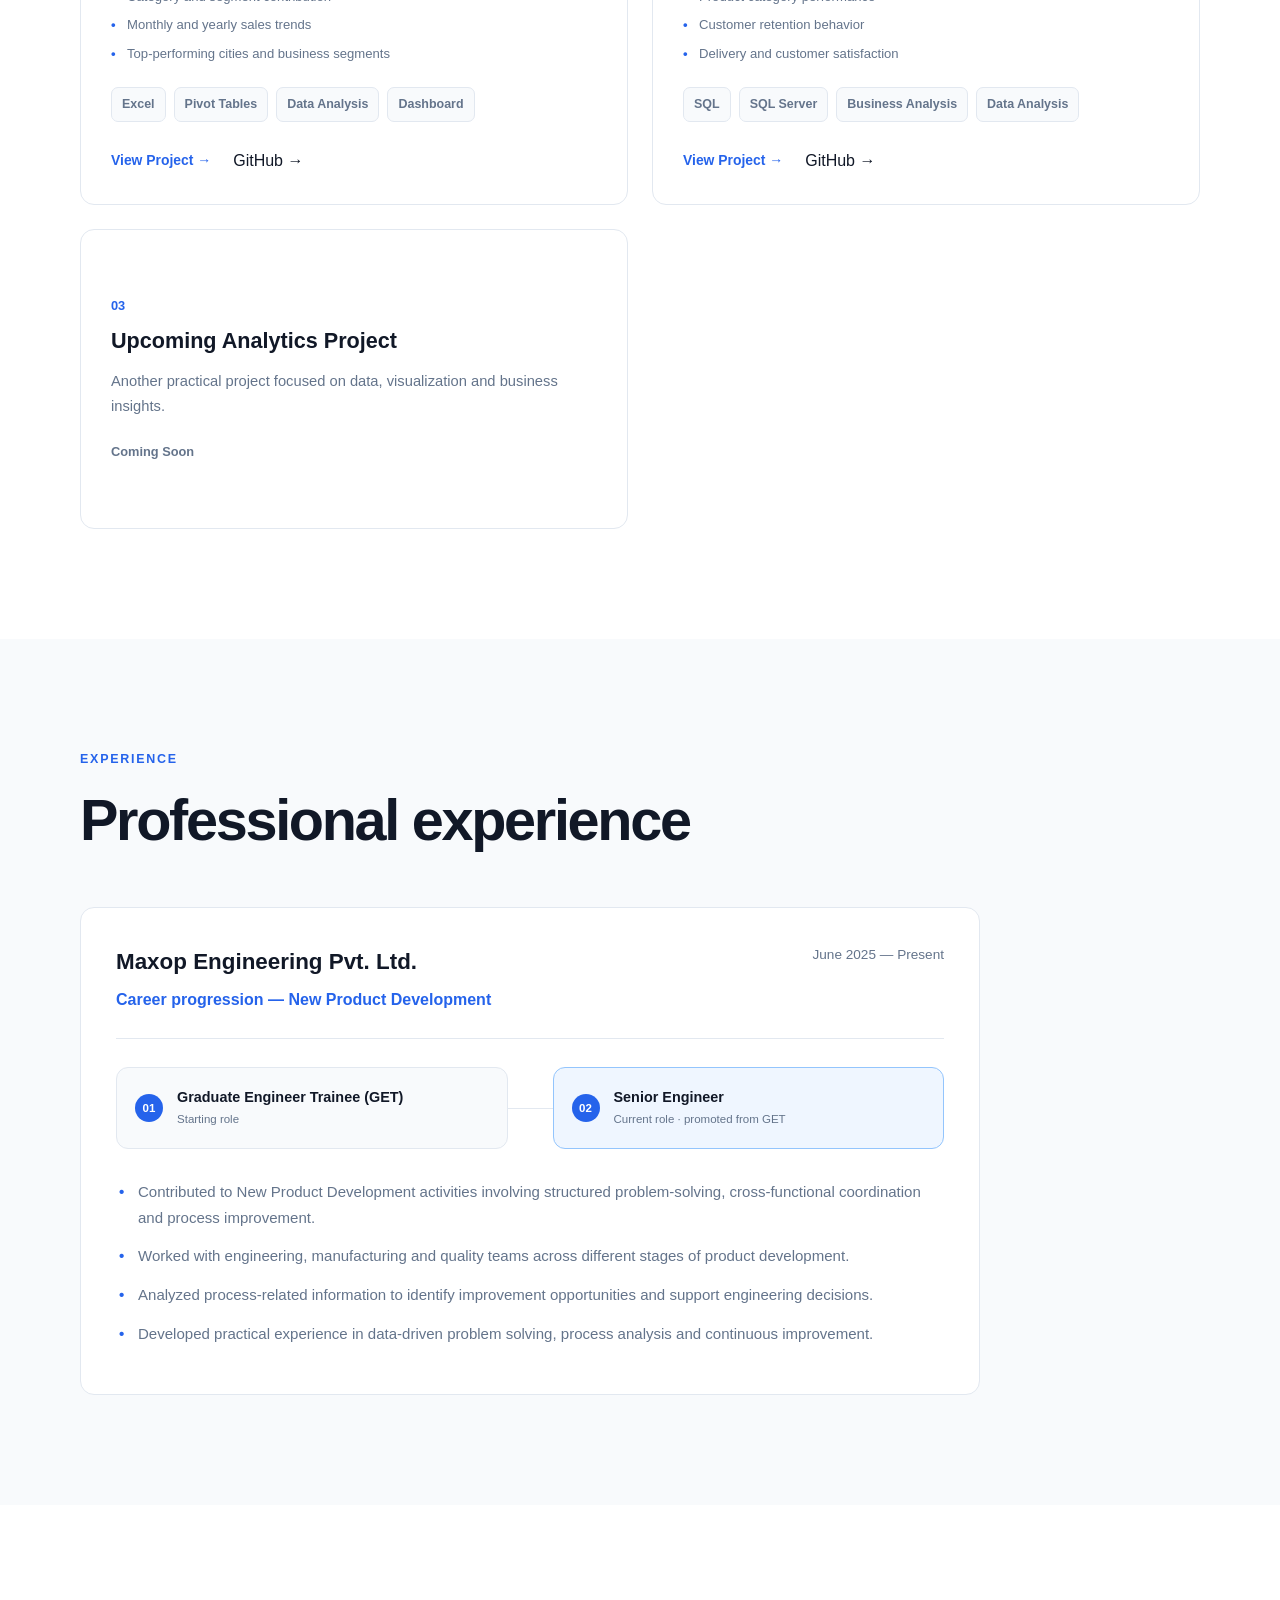
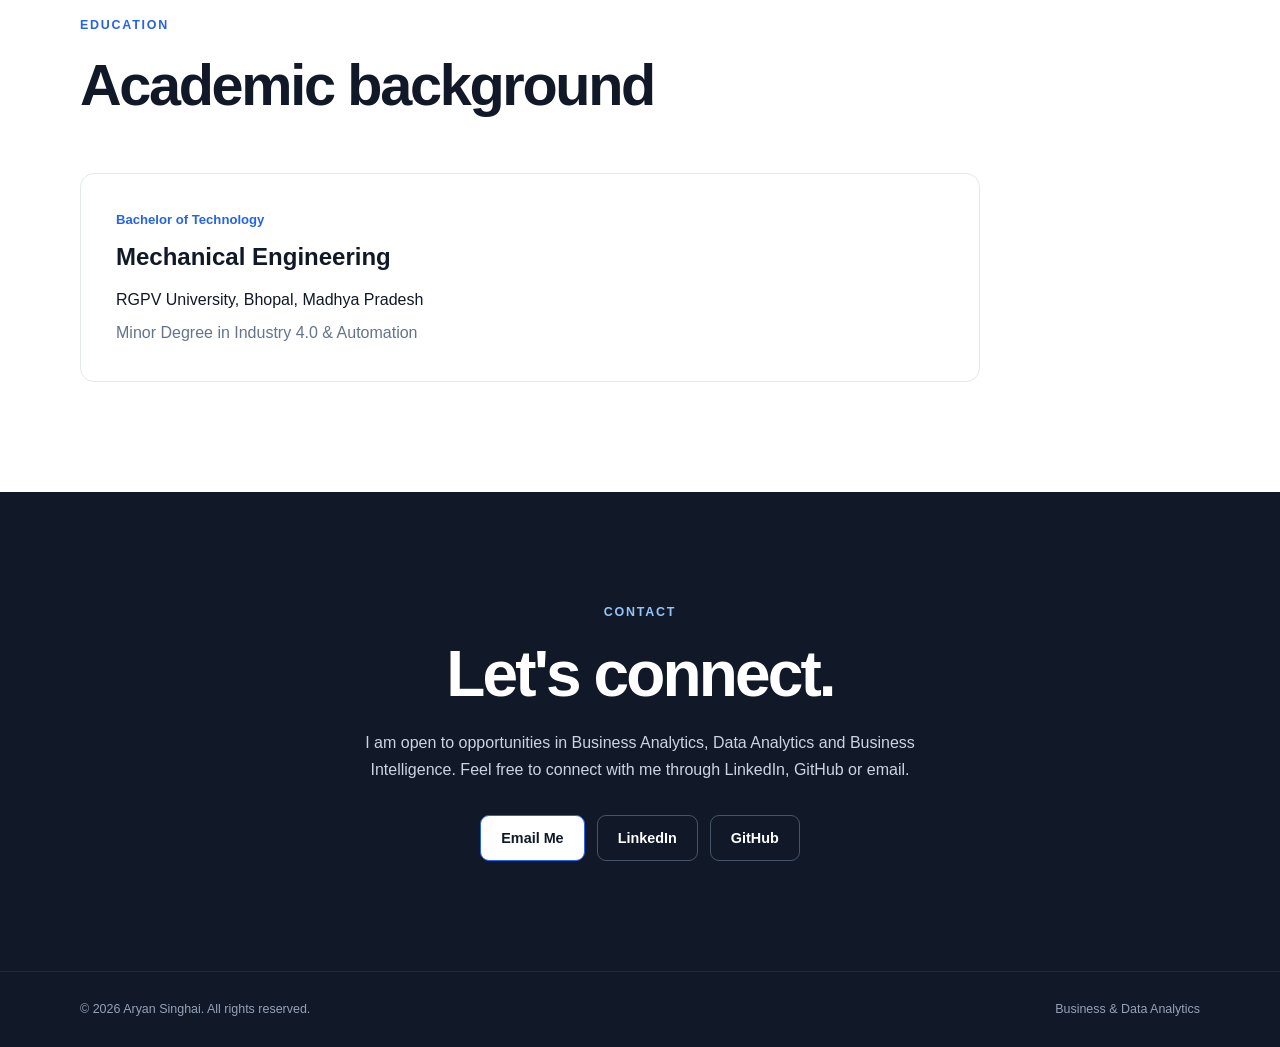
==== commit 0cb8aa40: "Update index.html" ====
--- a/index.html
+++ b/index.html
@@ -48,7 +48,7 @@
 <section id="skills" class="section section-alt"><div class="container"><div class="section-heading"><p class="section-label">SKILLS</p><h2>Tools &amp; capabilities</h2></div><div class="skills-grid"><div class="skill-card"><h3>Analytics</h3><div class="skill-list"><span>Microsoft Excel</span><span>SQL</span><span>Power BI</span><span>Data Analysis</span><span>Data Cleaning</span><span>Data Visualization</span></div></div><div class="skill-card"><h3>Business</h3><div class="skill-list"><span>KPI Analysis</span><span>Performance Reporting</span><span>Trend Analysis</span><span>Business Insights</span><span>Problem Solving</span><span>Process Improvement</span></div></div><div class="skill-card"><h3>Tools</h3><div class="skill-list"><span>Microsoft Office</span><span>Git &amp; GitHub</span><span>Power BI</span><span>Excel</span></div></div></div></div></section>
 <section id="projects" class="section"><div class="container"><div class="section-heading"><p class="section-label">PROJECTS</p><h2>Featured projects</h2><p>Practical projects demonstrating data analysis, visualization and business problem-solving.</p></div><div class="projects-grid">
 <article class="project-card"><div class="project-image"><img src="assets/images/retail-sales-dashboard.png" alt="Retail Sales Performance Dashboard created by Aryan Singhai" loading="lazy"></div><div class="project-content"><p class="project-number">FEATURED PROJECT · 01</p><h3>Retail Sales Performance Dashboard</h3><p class="project-description">An interactive Excel dashboard analyzing 9,801 sales records to identify regional, category, segment, geographic and time-based performance trends.</p><div class="project-highlights"><p>Key analysis</p><ul><li>Regional and geographic sales performance</li><li>Category and segment contribution</li><li>Monthly and yearly sales trends</li><li>Top-performing cities and business segments</li></ul></div><div class="project-tags"><span>Excel</span><span>Pivot Tables</span><span>Data Analysis</span><span>Dashboard</span></div><div class="project-links"><a href="retail-sales-dashboard.html" class="project-link">View Project →</a><a href="https://github.com/Aryan-Singhai/retail-sales-performance-dashboard" target="_blank" rel="noopener noreferrer">GitHub →</a></div></div></article>
-<article class="project-card"><div class="project-image olist-project-preview"><div class="preview-main"><span class="preview-kicker">SQL · Business Analysis</span><h4>Olist E-Commerce<br>Business Analysis</h4><p>99K+ orders analyzed across revenue, customers, categories and delivery experience.</p></div><div class="preview-kpis"><div class="preview-kpi"><strong>+157.2%</strong><span>Revenue growth</span></div><div class="preview-kpi"><strong>$6.53M</strong><span>Jan–Aug 2018 revenue</span></div><div class="preview-kpi"><strong>~97%</strong><span>One-time customers</span></div><div class="preview-kpi"><strong>1.73 pts</strong><span>Satisfaction gap</span></div></div></div><div class="project-content"><p class="project-number">FEATURED PROJECT · 02</p><h3>Olist E-Commerce Business Analysis</h3><p class="project-description">A SQL-driven analysis of 99K+ orders uncovering revenue growth, customer retention, category performance and delivery insights.</p><div class="project-highlights"><p>Key analysis</p><ul><li>Revenue growth and monthly trends</li><li>Product category performance</li><li>Customer retention behavior</li><li>Delivery and customer satisfaction</li></ul></div><div class="project-tags"><span>SQL</span><span>SQL Server</span><span>Business Analysis</span><span>Data Analysis</span></div><div class="project-links"><a href="olist-ecommerce-analysis.html" class="project-link">View Project →</a><a href="https://github.com/Aryan-Singhai/olist-ecommerce-sql-analysis" target="_blank" rel="noopener noreferrer">GitHub →</a></div></div></article>
+<article class="project-card"><div class="project-image olist-project-preview"><div class="preview-main"><span class="preview-kicker">SQL · Business Analysis</span><h4>Olist E-Commerce<br>Business Analysis</h4><p>99K+ orders analyzed across revenue, customers, categories and delivery experience.</p></div><div class="preview-kpis"><div class="preview-kpi"><strong>+157.2%</strong><span>Revenue growth</span></div><div class="preview-kpi"><strong>$6.53M</strong><span>Jan–Aug 2018 revenue</span></div><div class="preview-kpi"><strong>~97%</strong><span>One-time customers</span></div><div class="preview-kpi"><strong>1.73 pts</strong><span>Satisfaction gap</span></div></div></div><div class="project-content"><p class="project-number">FEATURED PROJECT · 02</p><h3>Olist E-Commerce Business Analysis</h3><p class="project-description">A SQL-driven analysis of 99K+ orders uncovering revenue growth, monthly trends, customer retention, category performance and delivery insights.</p><div class="project-highlights"><p>Key analysis</p><ul><li>Revenue growth and monthly trends</li><li>Product category performance</li><li>Customer retention behavior</li><li>Delivery and customer satisfaction</li></ul></div><div class="project-tags"><span>SQL</span><span>SQL Server</span><span>Business Analysis</span><span>Data Analysis</span></div><div class="project-links"><a href="olist-ecommerce-analysis.html" class="project-link">View Project →</a><a href="https://github.com/Aryan-Singhai/olist-ecommerce-sql-analysis" target="_blank" rel="noopener noreferrer">GitHub →</a></div></div></article>
 <article class="project-card project-coming-soon"><div class="project-content"><p class="project-number">03</p><h3>Upcoming Analytics Project</h3><p class="project-description">Another practical project focused on data, visualization and business insights.</p><span class="coming-soon">Coming Soon</span></div></article></div></div></section>
 <section id="experience" class="section section-alt"><div class="container"><div class="section-heading"><p class="section-label">EXPERIENCE</p><h2>Professional experience</h2></div><div class="experience-item"><div class="experience-header"><div><h3>Maxop Engineering Pvt. Ltd.</h3><p class="experience-role">Career progression — New Product Development</p></div><span class="experience-date">June 2025 — Present</span></div><div class="experience-progression"><div class="experience-stage"><span class="experience-stage-number">01</span><div><strong>Graduate Engineer Trainee (GET)</strong><small>Starting role</small></div></div><div class="experience-connector"></div><div class="experience-stage current"><span class="experience-stage-number">02</span><div><strong>Senior Engineer</strong><small>Current role · promoted from GET</small></div></div></div><ul class="experience-points"><li>Contributed to New Product Development activities involving structured problem-solving, cross-functional coordination and process improvement.</li><li>Worked with engineering, manufacturing and quality teams across different stages of product development.</li><li>Analyzed process-related information to identify improvement opportunities and support engineering decisions.</li><li>Developed practical experience in data-driven problem solving, process analysis and continuous improvement.</li></ul></div></div></section>
 <section id="education" class="section"><div class="container"><div class="section-heading"><p class="section-label">EDUCATION</p><h2>Academic background</h2></div><div class="education-card"><p class="education-degree">Bachelor of Technology</p><h3>Mechanical Engineering</h3><p>RGPV University, Bhopal, Madhya Pradesh</p><p class="education-minor">Minor Degree in Industry 4.0 &amp; Automation</p></div></div></section>
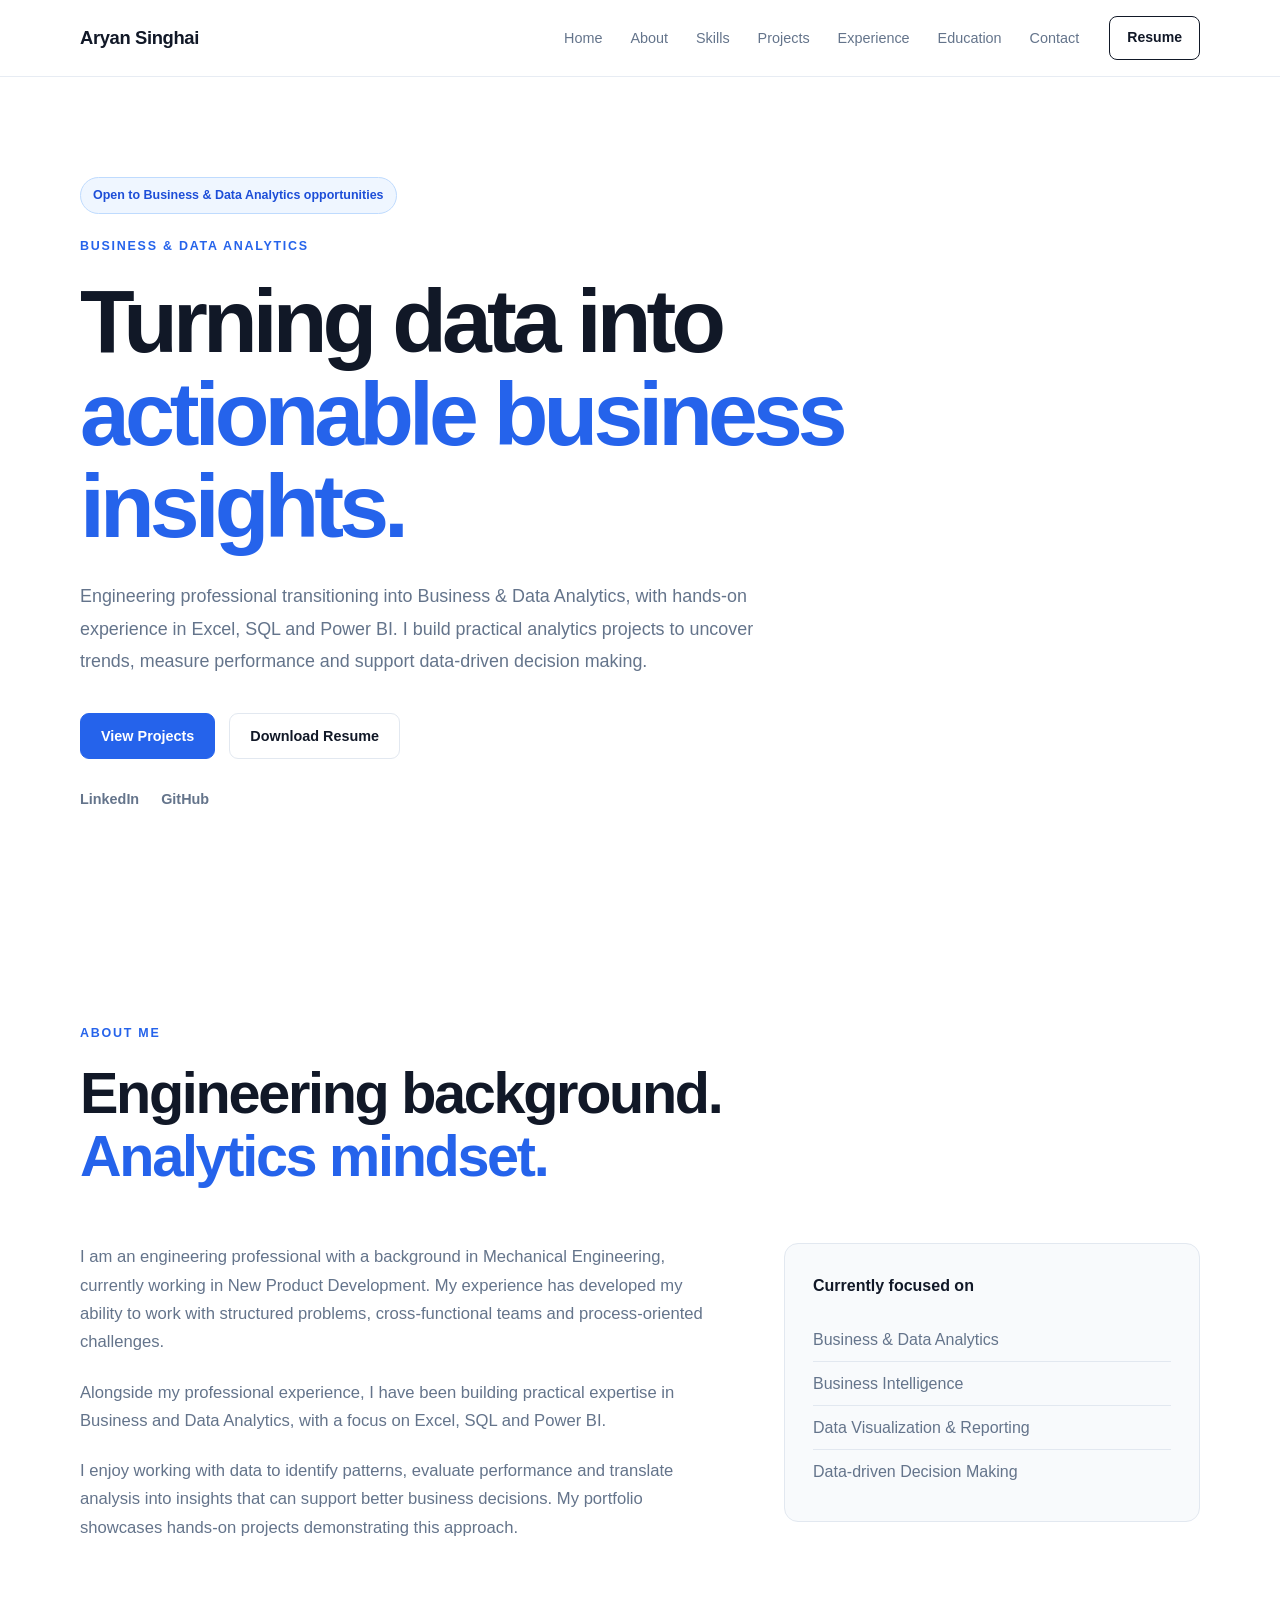
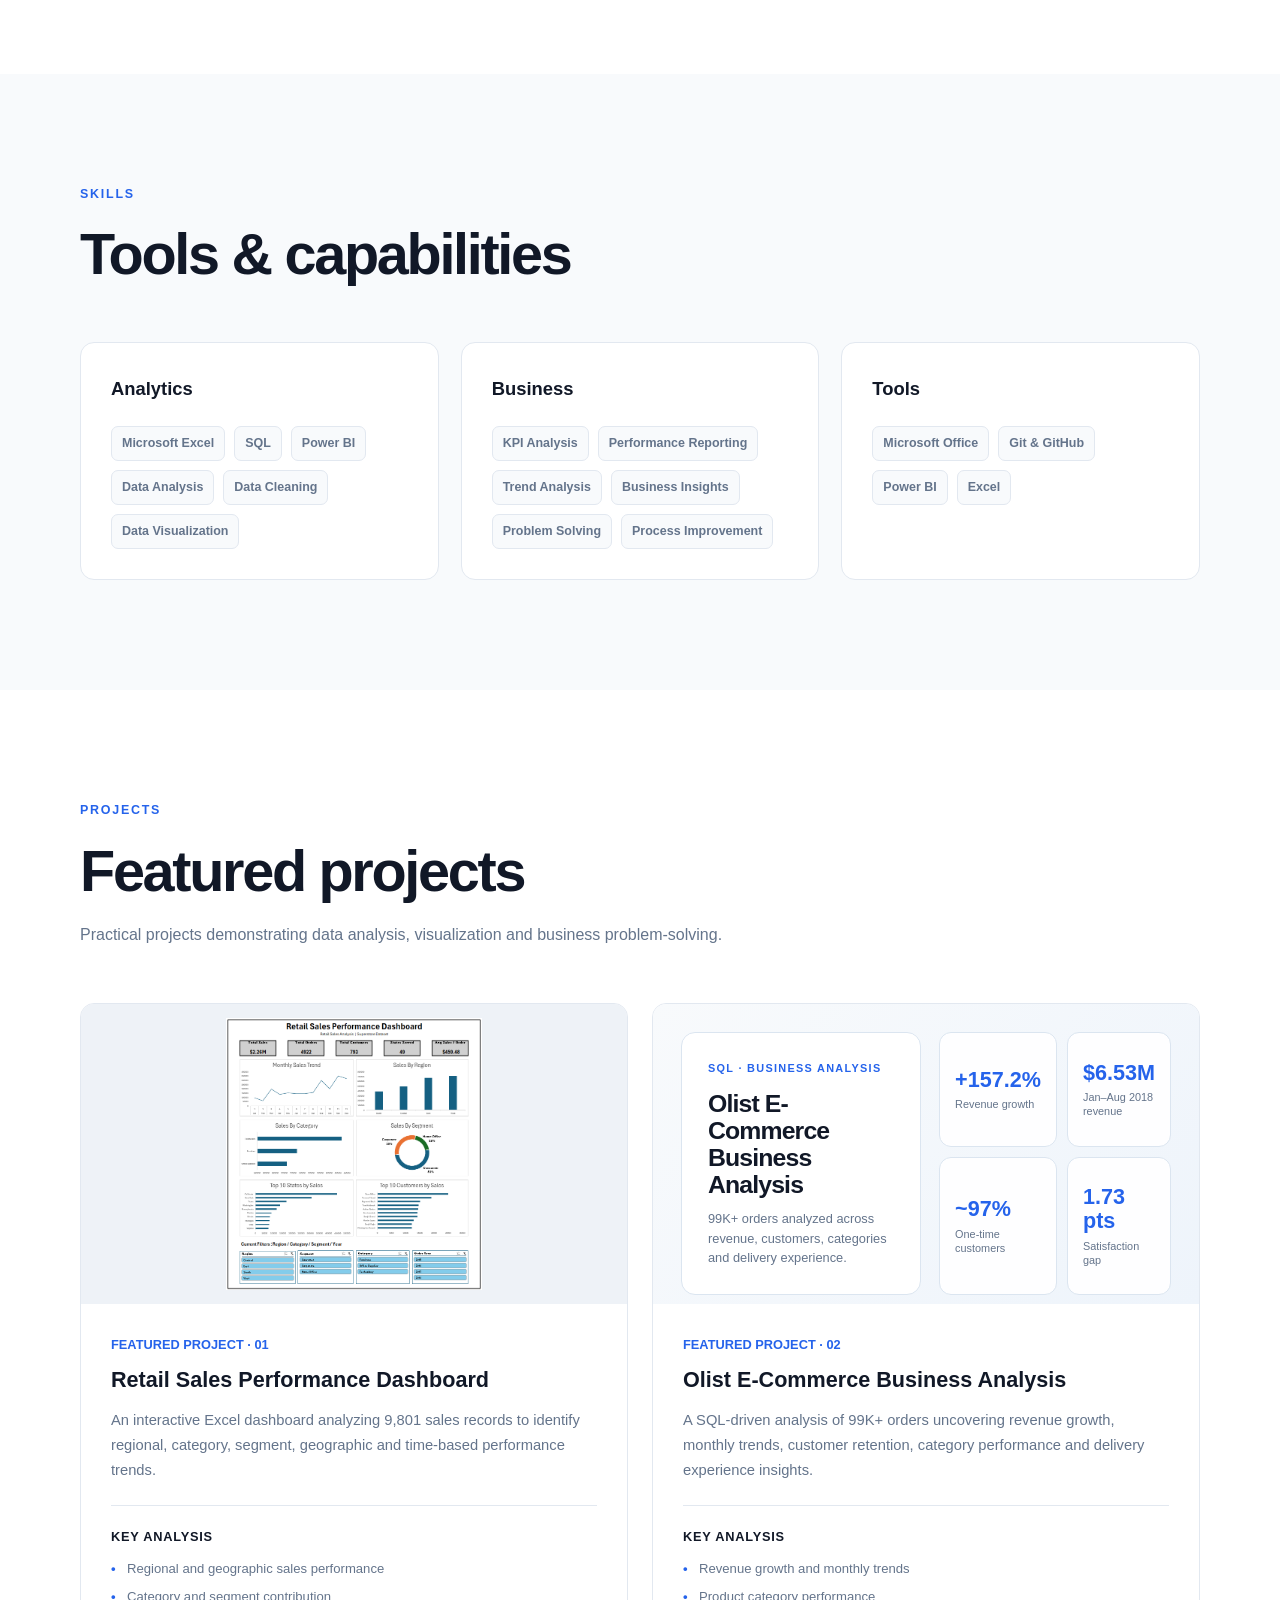
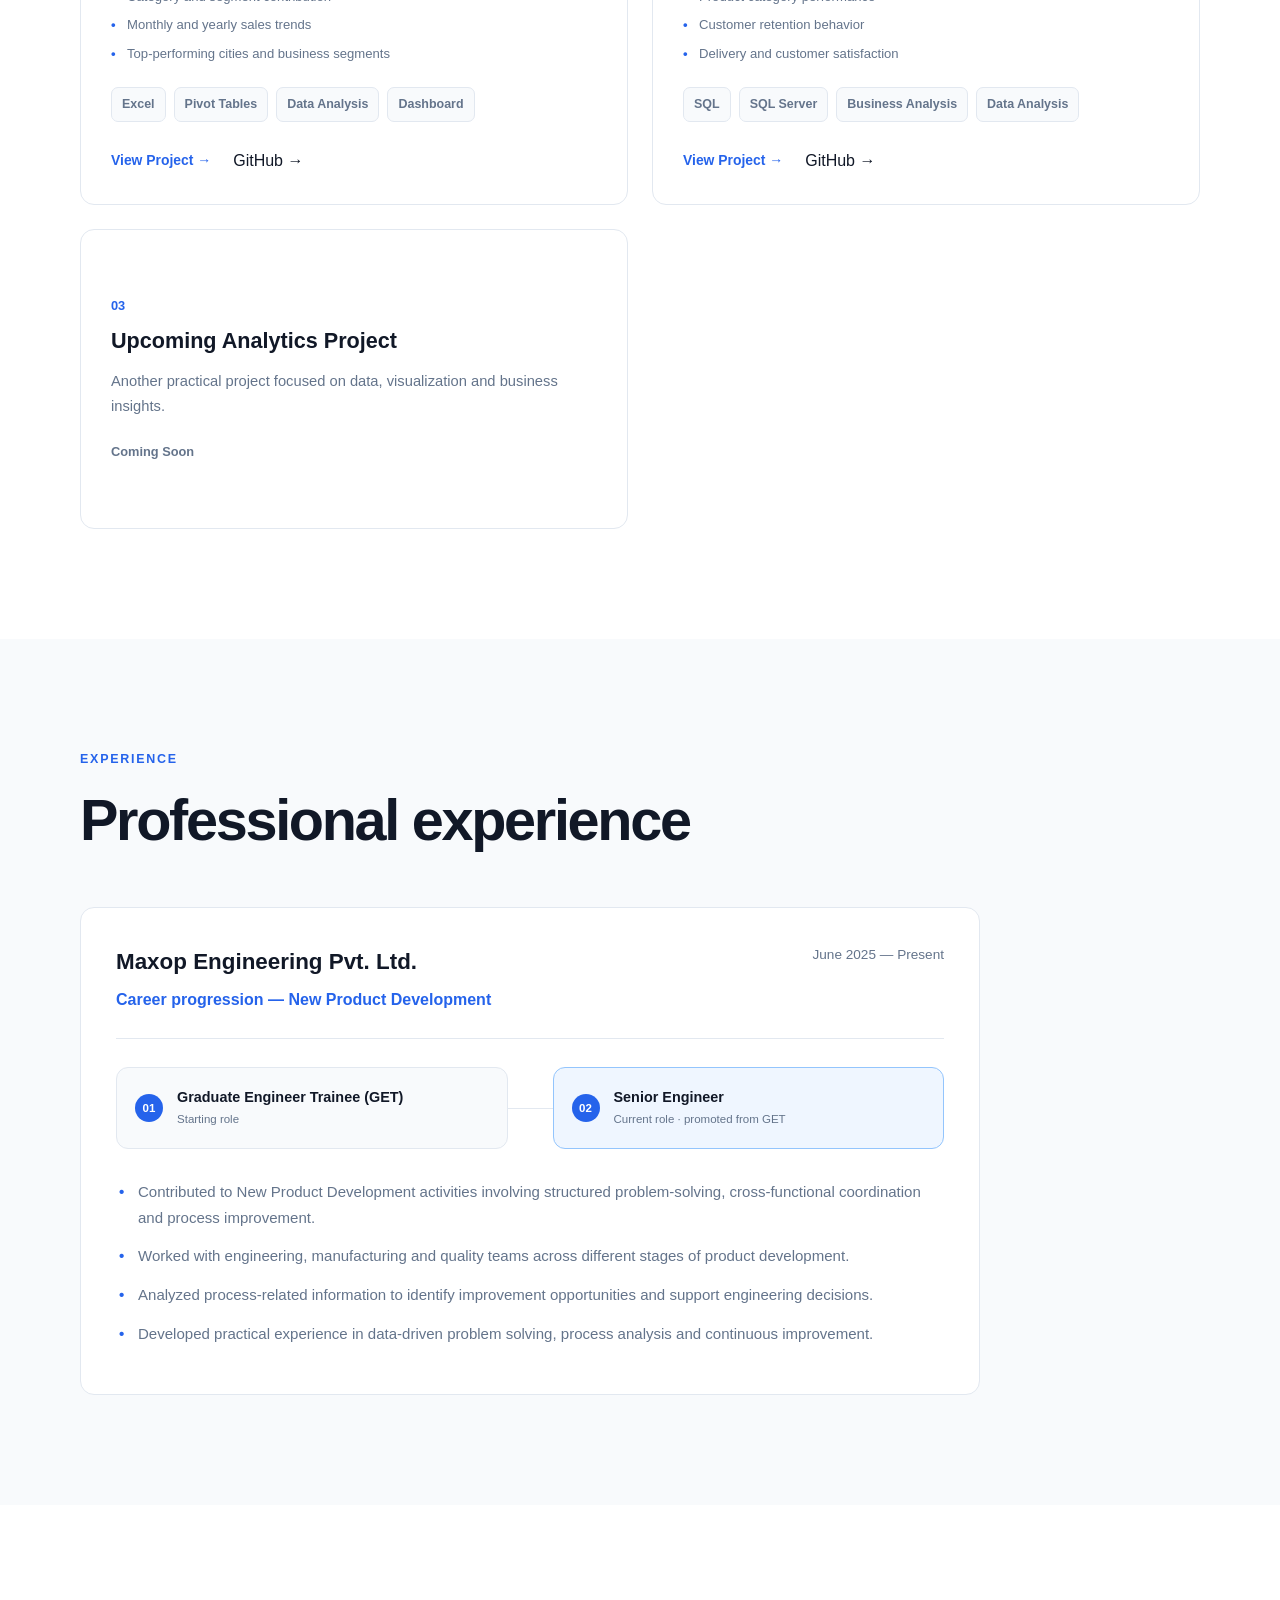
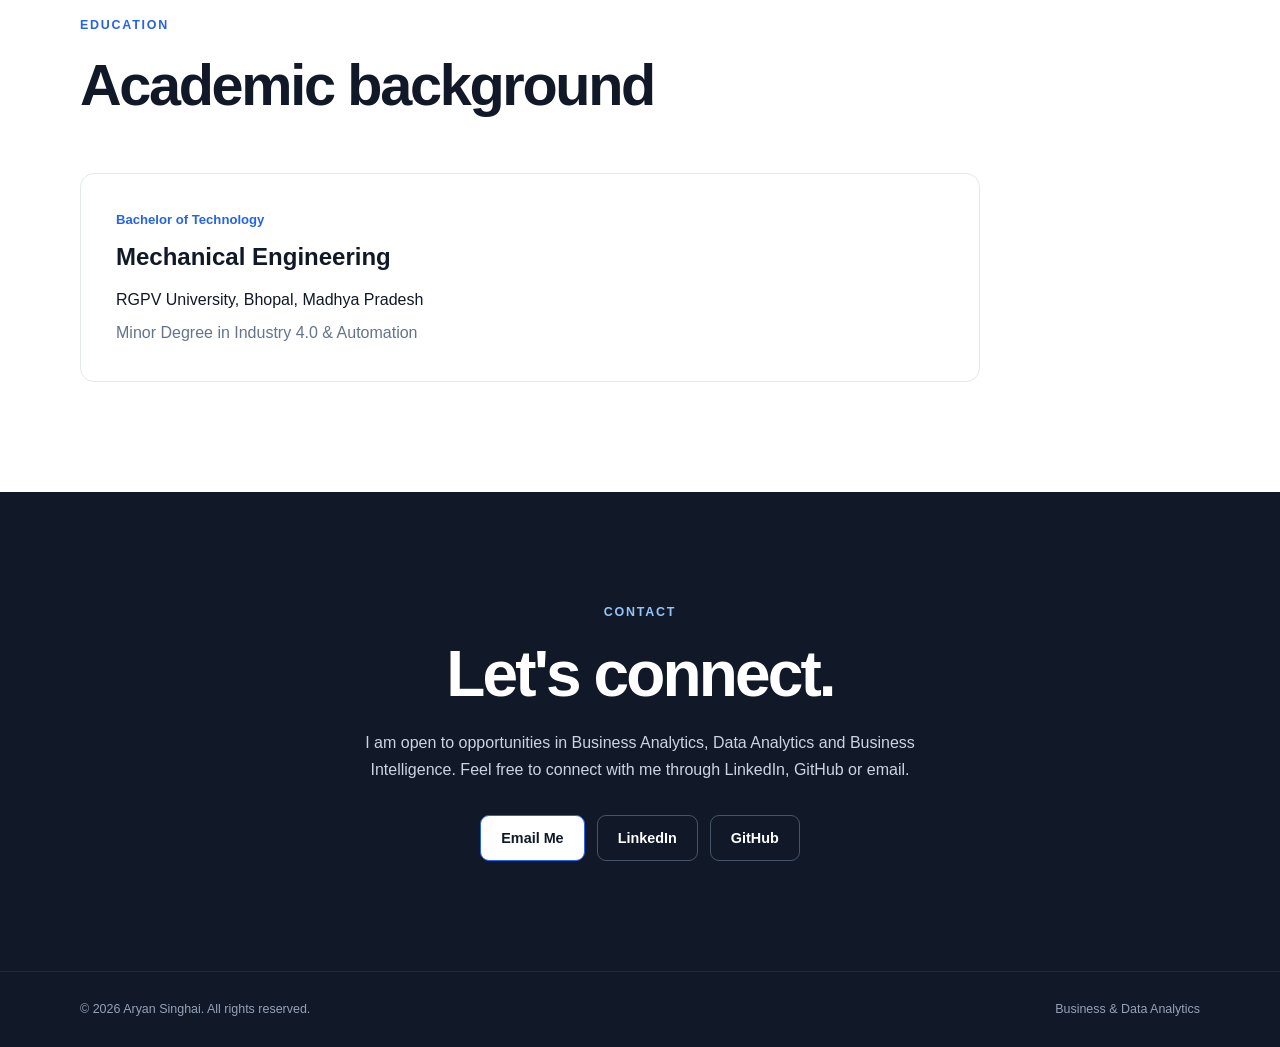
==== commit ab7e62b4: "Update index.html" ====
--- a/index.html
+++ b/index.html
@@ -48,7 +48,7 @@
 <section id="skills" class="section section-alt"><div class="container"><div class="section-heading"><p class="section-label">SKILLS</p><h2>Tools &amp; capabilities</h2></div><div class="skills-grid"><div class="skill-card"><h3>Analytics</h3><div class="skill-list"><span>Microsoft Excel</span><span>SQL</span><span>Power BI</span><span>Data Analysis</span><span>Data Cleaning</span><span>Data Visualization</span></div></div><div class="skill-card"><h3>Business</h3><div class="skill-list"><span>KPI Analysis</span><span>Performance Reporting</span><span>Trend Analysis</span><span>Business Insights</span><span>Problem Solving</span><span>Process Improvement</span></div></div><div class="skill-card"><h3>Tools</h3><div class="skill-list"><span>Microsoft Office</span><span>Git &amp; GitHub</span><span>Power BI</span><span>Excel</span></div></div></div></div></section>
 <section id="projects" class="section"><div class="container"><div class="section-heading"><p class="section-label">PROJECTS</p><h2>Featured projects</h2><p>Practical projects demonstrating data analysis, visualization and business problem-solving.</p></div><div class="projects-grid">
 <article class="project-card"><div class="project-image"><img src="assets/images/retail-sales-dashboard.png" alt="Retail Sales Performance Dashboard created by Aryan Singhai" loading="lazy"></div><div class="project-content"><p class="project-number">FEATURED PROJECT · 01</p><h3>Retail Sales Performance Dashboard</h3><p class="project-description">An interactive Excel dashboard analyzing 9,801 sales records to identify regional, category, segment, geographic and time-based performance trends.</p><div class="project-highlights"><p>Key analysis</p><ul><li>Regional and geographic sales performance</li><li>Category and segment contribution</li><li>Monthly and yearly sales trends</li><li>Top-performing cities and business segments</li></ul></div><div class="project-tags"><span>Excel</span><span>Pivot Tables</span><span>Data Analysis</span><span>Dashboard</span></div><div class="project-links"><a href="retail-sales-dashboard.html" class="project-link">View Project →</a><a href="https://github.com/Aryan-Singhai/retail-sales-performance-dashboard" target="_blank" rel="noopener noreferrer">GitHub →</a></div></div></article>
-<article class="project-card"><div class="project-image olist-project-preview"><div class="preview-main"><span class="preview-kicker">SQL · Business Analysis</span><h4>Olist E-Commerce<br>Business Analysis</h4><p>99K+ orders analyzed across revenue, customers, categories and delivery experience.</p></div><div class="preview-kpis"><div class="preview-kpi"><strong>+157.2%</strong><span>Revenue growth</span></div><div class="preview-kpi"><strong>$6.53M</strong><span>Jan–Aug 2018 revenue</span></div><div class="preview-kpi"><strong>~97%</strong><span>One-time customers</span></div><div class="preview-kpi"><strong>1.73 pts</strong><span>Satisfaction gap</span></div></div></div><div class="project-content"><p class="project-number">FEATURED PROJECT · 02</p><h3>Olist E-Commerce Business Analysis</h3><p class="project-description">A SQL-driven analysis of 99K+ orders uncovering revenue growth, monthly trends, customer retention, category performance and delivery insights.</p><div class="project-highlights"><p>Key analysis</p><ul><li>Revenue growth and monthly trends</li><li>Product category performance</li><li>Customer retention behavior</li><li>Delivery and customer satisfaction</li></ul></div><div class="project-tags"><span>SQL</span><span>SQL Server</span><span>Business Analysis</span><span>Data Analysis</span></div><div class="project-links"><a href="olist-ecommerce-analysis.html" class="project-link">View Project →</a><a href="https://github.com/Aryan-Singhai/olist-ecommerce-sql-analysis" target="_blank" rel="noopener noreferrer">GitHub →</a></div></div></article>
+<article class="project-card"><div class="project-image olist-project-preview"><div class="preview-main"><span class="preview-kicker">SQL · Business Analysis</span><h4>Olist E-Commerce<br>Business Analysis</h4><p>99K+ orders analyzed across revenue, customers, categories and delivery experience.</p></div><div class="preview-kpis"><div class="preview-kpi"><strong>+157.2%</strong><span>Revenue growth</span></div><div class="preview-kpi"><strong>$6.53M</strong><span>Jan–Aug 2018 revenue</span></div><div class="preview-kpi"><strong>~97%</strong><span>One-time customers</span></div><div class="preview-kpi"><strong>1.73 pts</strong><span>Satisfaction gap</span></div></div></div><div class="project-content"><p class="project-number">FEATURED PROJECT · 02</p><h3>Olist E-Commerce Business Analysis</h3><p class="project-description">A SQL-driven analysis of 99K+ orders uncovering revenue growth, monthly trends, customer retention, category performance and delivery experience insights.</p><div class="project-highlights"><p>Key analysis</p><ul><li>Revenue growth and monthly trends</li><li>Product category performance</li><li>Customer retention behavior</li><li>Delivery and customer satisfaction</li></ul></div><div class="project-tags"><span>SQL</span><span>SQL Server</span><span>Business Analysis</span><span>Data Analysis</span></div><div class="project-links"><a href="olist-ecommerce-analysis.html" class="project-link">View Project →</a><a href="https://github.com/Aryan-Singhai/olist-ecommerce-sql-analysis" target="_blank" rel="noopener noreferrer">GitHub →</a></div></div></article>
 <article class="project-card project-coming-soon"><div class="project-content"><p class="project-number">03</p><h3>Upcoming Analytics Project</h3><p class="project-description">Another practical project focused on data, visualization and business insights.</p><span class="coming-soon">Coming Soon</span></div></article></div></div></section>
 <section id="experience" class="section section-alt"><div class="container"><div class="section-heading"><p class="section-label">EXPERIENCE</p><h2>Professional experience</h2></div><div class="experience-item"><div class="experience-header"><div><h3>Maxop Engineering Pvt. Ltd.</h3><p class="experience-role">Career progression — New Product Development</p></div><span class="experience-date">June 2025 — Present</span></div><div class="experience-progression"><div class="experience-stage"><span class="experience-stage-number">01</span><div><strong>Graduate Engineer Trainee (GET)</strong><small>Starting role</small></div></div><div class="experience-connector"></div><div class="experience-stage current"><span class="experience-stage-number">02</span><div><strong>Senior Engineer</strong><small>Current role · promoted from GET</small></div></div></div><ul class="experience-points"><li>Contributed to New Product Development activities involving structured problem-solving, cross-functional coordination and process improvement.</li><li>Worked with engineering, manufacturing and quality teams across different stages of product development.</li><li>Analyzed process-related information to identify improvement opportunities and support engineering decisions.</li><li>Developed practical experience in data-driven problem solving, process analysis and continuous improvement.</li></ul></div></div></section>
 <section id="education" class="section"><div class="container"><div class="section-heading"><p class="section-label">EDUCATION</p><h2>Academic background</h2></div><div class="education-card"><p class="education-degree">Bachelor of Technology</p><h3>Mechanical Engineering</h3><p>RGPV University, Bhopal, Madhya Pradesh</p><p class="education-minor">Minor Degree in Industry 4.0 &amp; Automation</p></div></div></section>
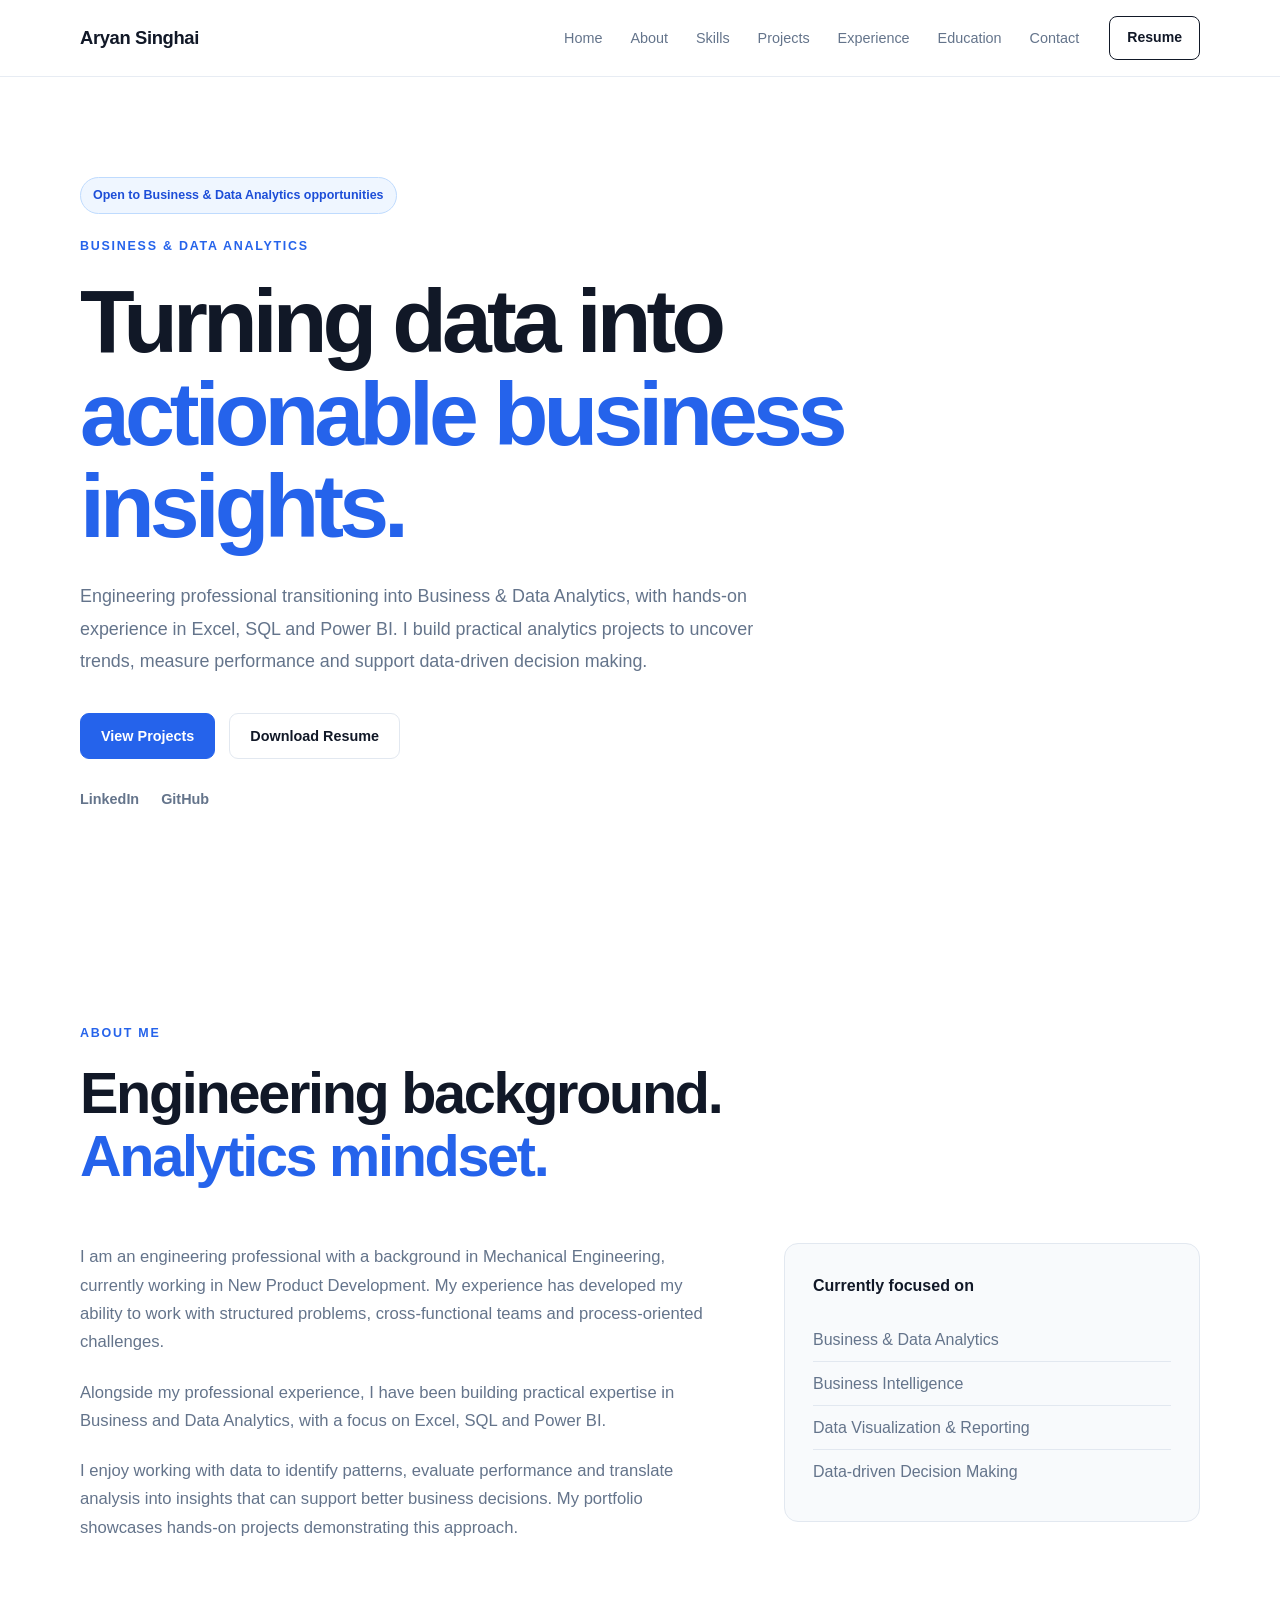
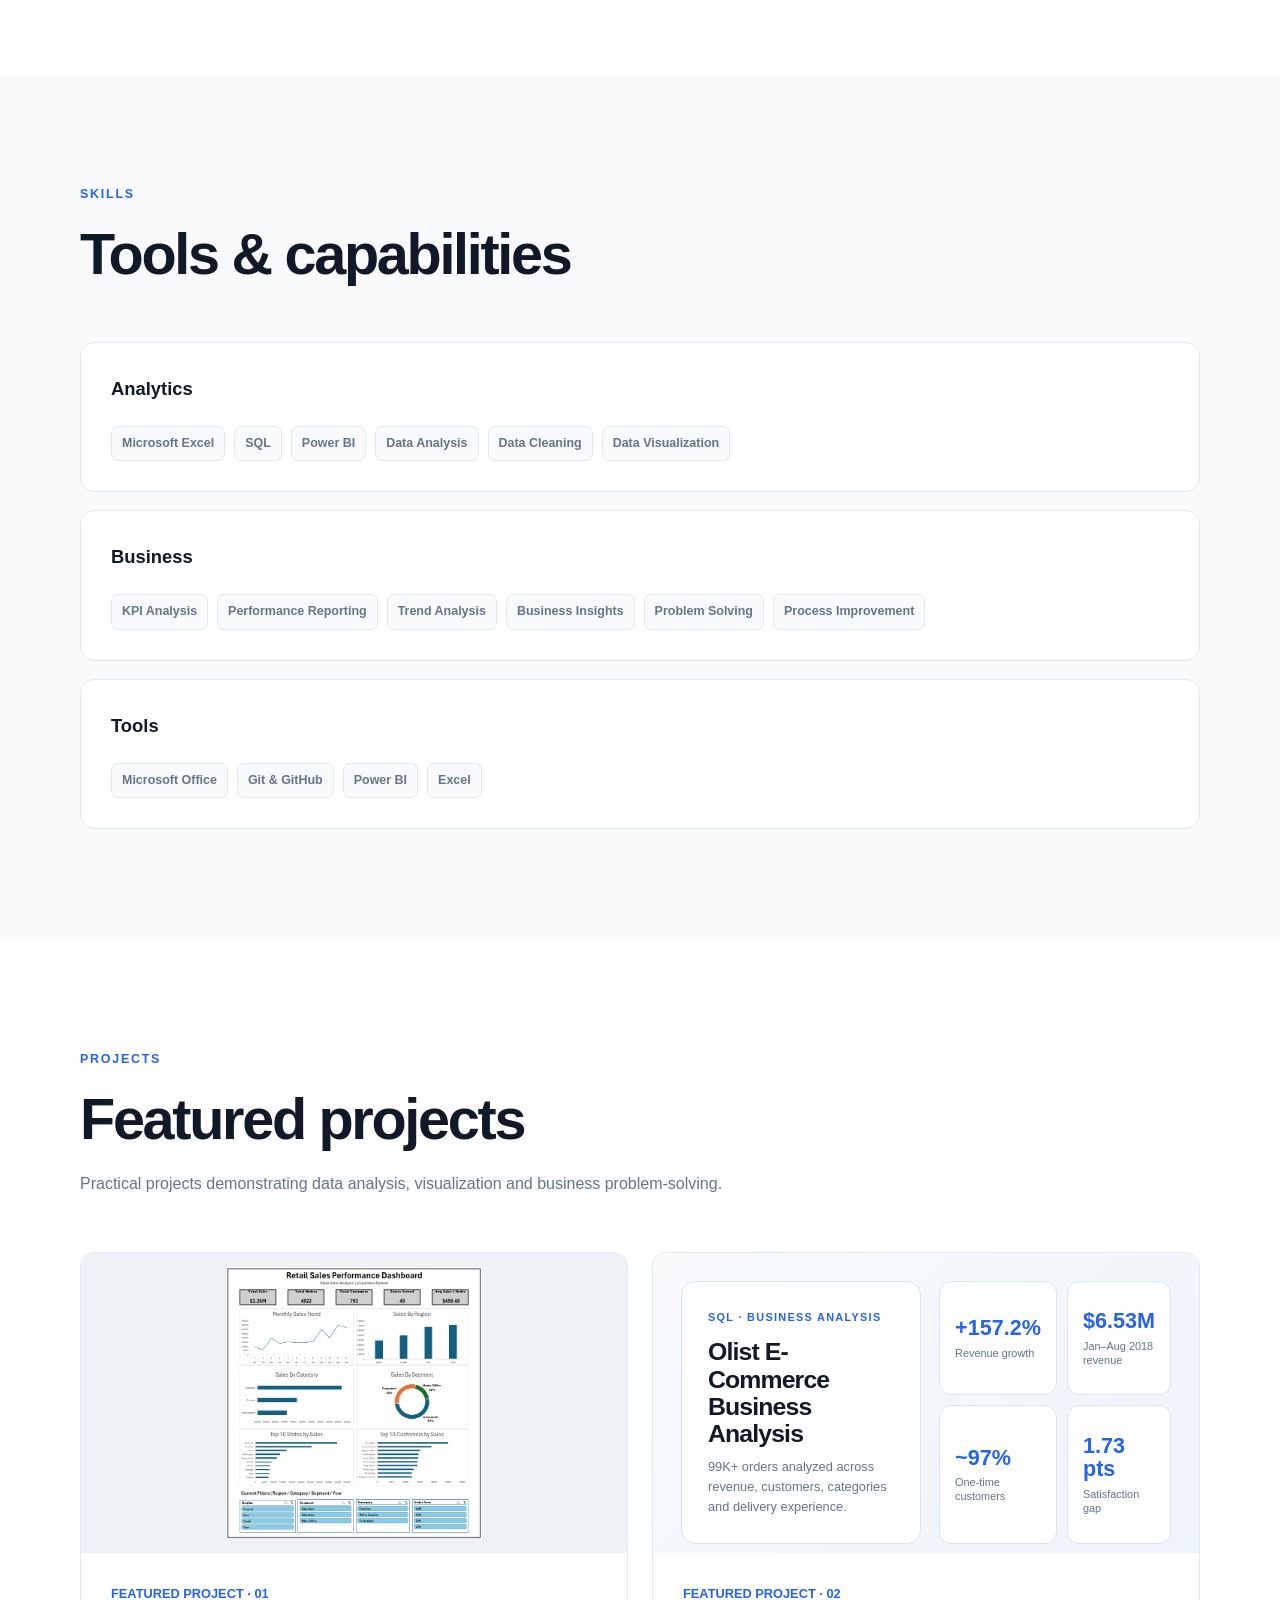
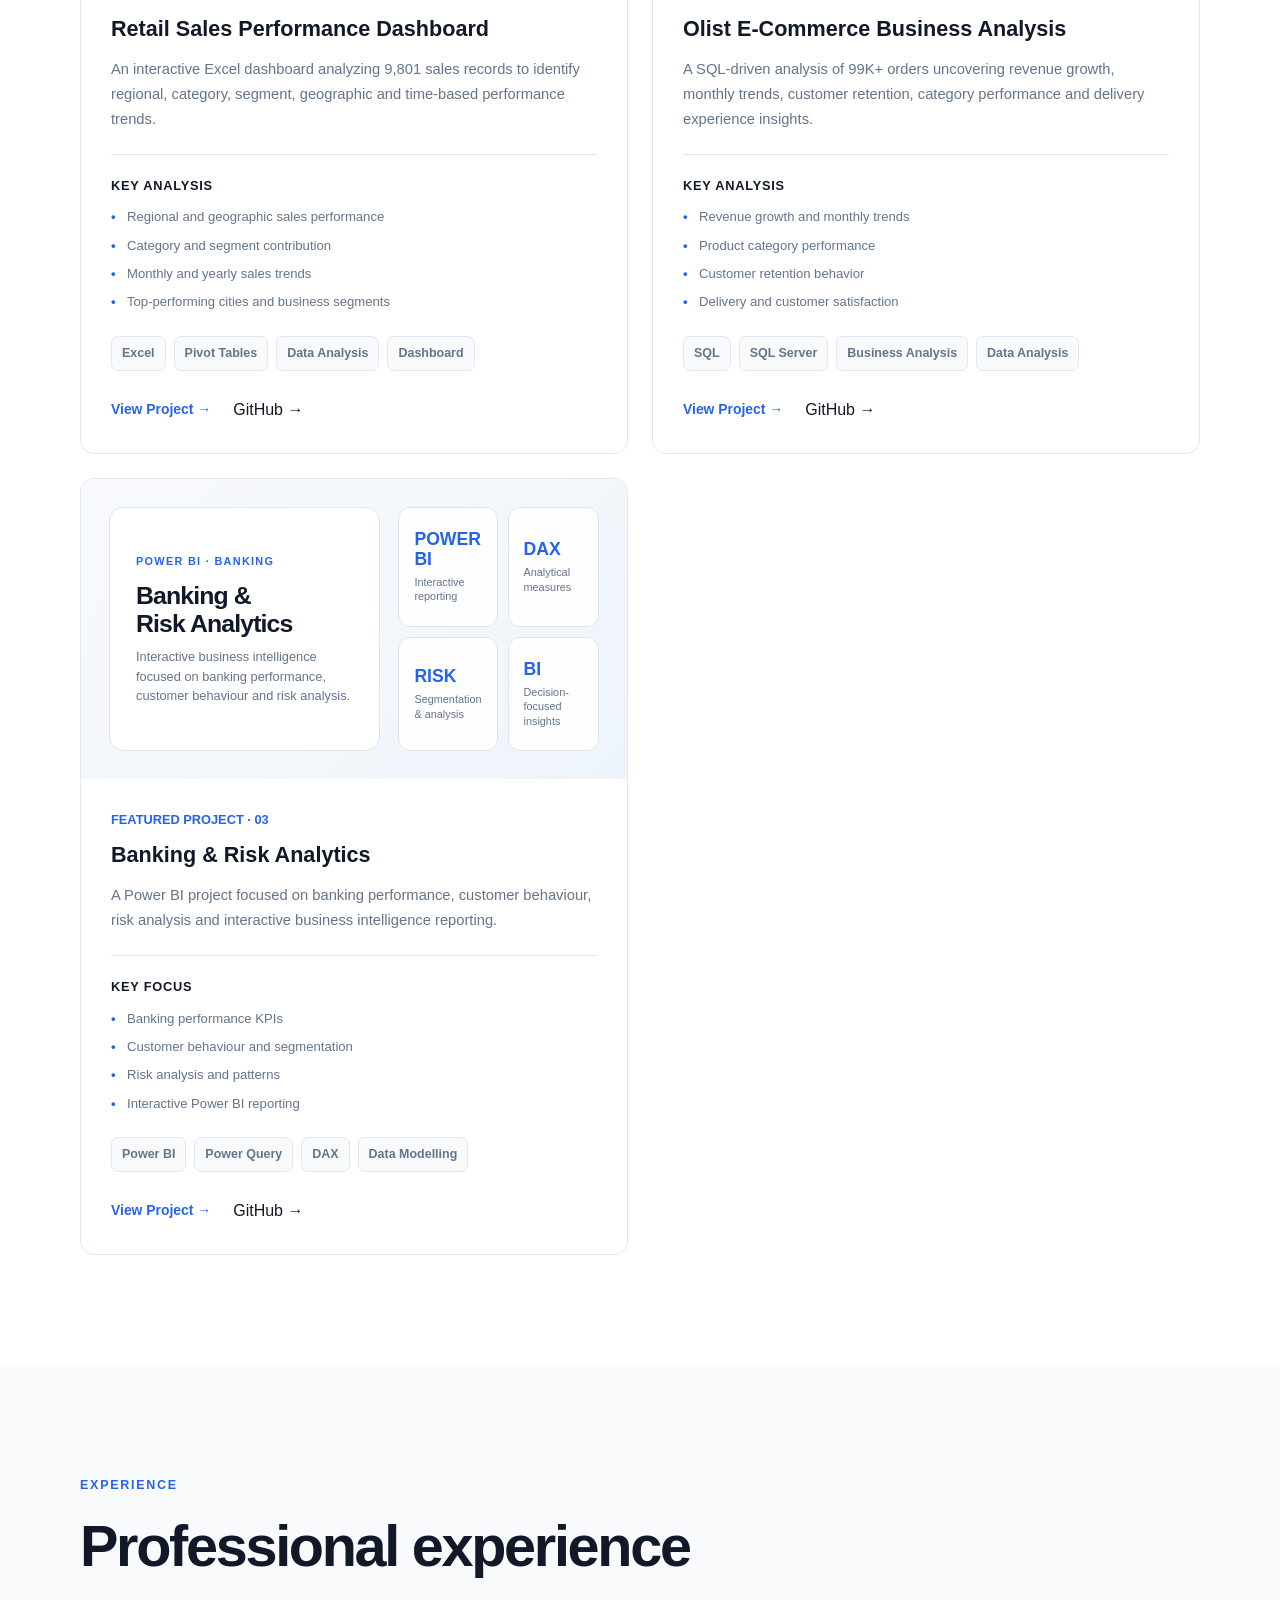
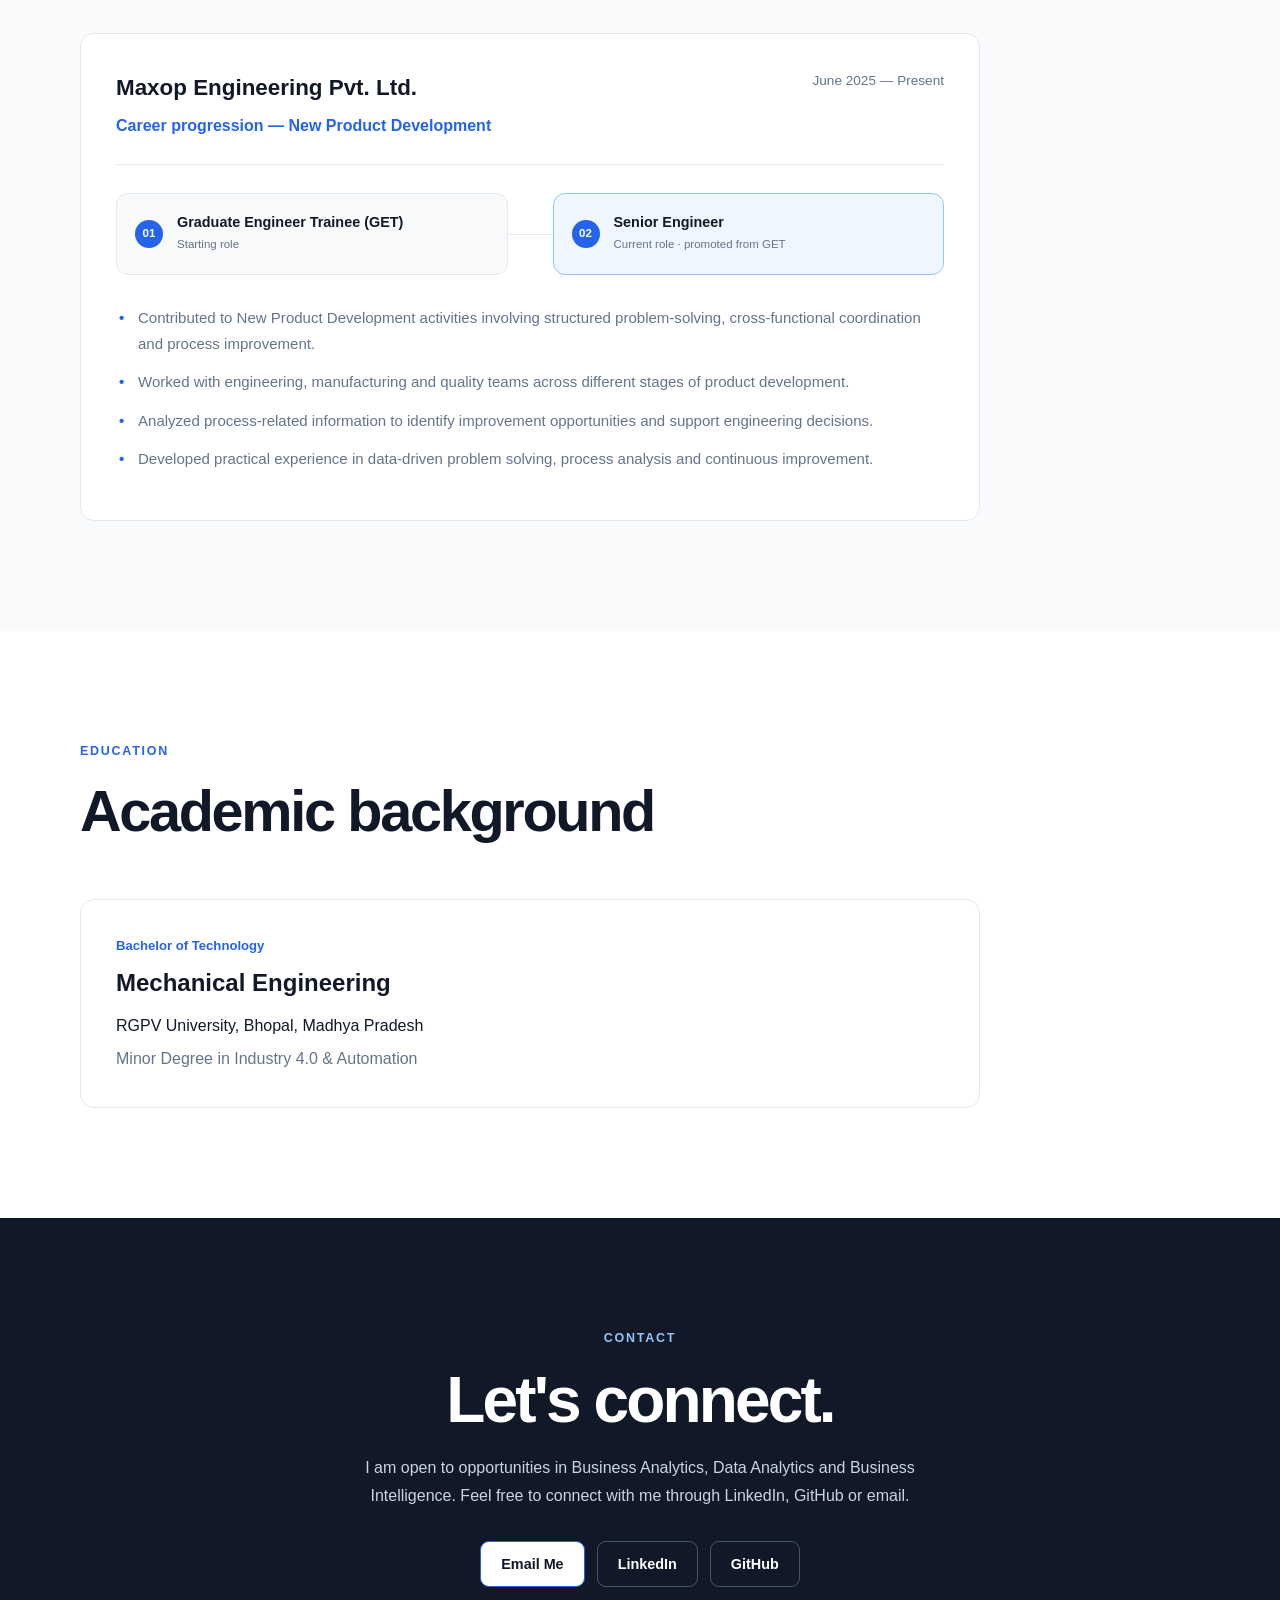
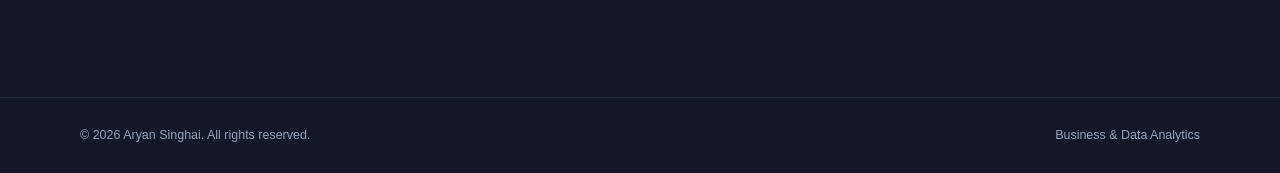
==== commit 20e712ae: "Add Project 3 Banking & Risk Analytics to portfolio homepage" ====
--- a/index.html
+++ b/index.html
@@ -17,6 +17,15 @@
 #projects .olist-project-preview .preview-kpi { padding: 18px 15px; border: 1px solid #dbe5f0; border-radius: 12px; background: rgba(255,255,255,.92); display: flex; flex-direction: column; justify-content: center; }
 #projects .olist-project-preview .preview-kpi strong { color: #2563eb; font-size: 1.35rem; line-height: 1.1; }
 #projects .olist-project-preview .preview-kpi span { margin-top: 6px; color: #64748b; font-size: .68rem; line-height: 1.3; }
+#projects .banking-project-preview { height: 300px; padding: 28px; display: grid; grid-template-columns: 1.15fr .85fr; gap: 18px; background: linear-gradient(135deg,#f8fafc 0%,#eef4fb 100%); }
+#projects .banking-project-preview .preview-main { min-width: 0; padding: 26px; border: 1px solid #dbe5f0; border-radius: 14px; background: #fff; display: flex; flex-direction: column; justify-content: center; }
+#projects .banking-project-preview .preview-kicker { color: #2563eb; font-size: .68rem; font-weight: 800; letter-spacing: .12em; text-transform: uppercase; margin-bottom: 12px; }
+#projects .banking-project-preview .preview-main h4 { font-size: 1.55rem; line-height: 1.1; letter-spacing: -.035em; margin-bottom: 10px; }
+#projects .banking-project-preview .preview-main p { color: #64748b; font-size: .8rem; line-height: 1.55; max-width: 290px; }
+#projects .banking-project-preview .preview-kpis { display: grid; grid-template-columns: 1fr 1fr; gap: 10px; }
+#projects .banking-project-preview .preview-kpi { padding: 18px 15px; border: 1px solid #dbe5f0; border-radius: 12px; background: rgba(255,255,255,.92); display: flex; flex-direction: column; justify-content: center; }
+#projects .banking-project-preview .preview-kpi strong { color: #2563eb; font-size: 1.1rem; line-height: 1.1; }
+#projects .banking-project-preview .preview-kpi span { margin-top: 6px; color: #64748b; font-size: .68rem; line-height: 1.3; }
 .experience-progression { display: grid; grid-template-columns: 1fr 45px 1fr; align-items: center; margin: 28px 0 30px; }
 .experience-stage { min-height: 82px; padding: 16px 18px; border: 1px solid var(--border); border-radius: 12px; background: var(--bg-alt); display: flex; align-items: center; gap: 14px; }
 .experience-stage.current { border-color: #93c5fd; background: var(--accent-soft); }
@@ -27,13 +36,13 @@
 .education-minor { margin-top: 6px; color: var(--text-light); }
 @media (max-width: 700px) {
     #projects .project-image { height: 230px; }
-    #projects .olist-project-preview { height: 230px; padding: 16px; gap: 10px; }
-    #projects .olist-project-preview .preview-main { padding: 16px; }
-    #projects .olist-project-preview .preview-main h4 { font-size: 1.15rem; }
-    #projects .olist-project-preview .preview-main p { font-size: .7rem; }
-    #projects .olist-project-preview .preview-kpi { padding: 12px 9px; }
-    #projects .olist-project-preview .preview-kpi strong { font-size: 1rem; }
-    #projects .olist-project-preview .preview-kpi span { font-size: .58rem; }
+    #projects .olist-project-preview, #projects .banking-project-preview { height: 230px; padding: 16px; gap: 10px; }
+    #projects .olist-project-preview .preview-main, #projects .banking-project-preview .preview-main { padding: 16px; }
+    #projects .olist-project-preview .preview-main h4, #projects .banking-project-preview .preview-main h4 { font-size: 1.15rem; }
+    #projects .olist-project-preview .preview-main p, #projects .banking-project-preview .preview-main p { font-size: .7rem; }
+    #projects .olist-project-preview .preview-kpi, #projects .banking-project-preview .preview-kpi { padding: 12px 9px; }
+    #projects .olist-project-preview .preview-kpi strong, #projects .banking-project-preview .preview-kpi strong { font-size: 1rem; }
+    #projects .olist-project-preview .preview-kpi span, #projects .banking-project-preview .preview-kpi span { font-size: .58rem; }
     .experience-progression { grid-template-columns: 1fr; gap: 8px; }
     .experience-connector { width: 1px; height: 16px; margin-left: 30px; }
 }
@@ -49,8 +58,9 @@
 <section id="projects" class="section"><div class="container"><div class="section-heading"><p class="section-label">PROJECTS</p><h2>Featured projects</h2><p>Practical projects demonstrating data analysis, visualization and business problem-solving.</p></div><div class="projects-grid">
 <article class="project-card"><div class="project-image"><img src="assets/images/retail-sales-dashboard.png" alt="Retail Sales Performance Dashboard created by Aryan Singhai" loading="lazy"></div><div class="project-content"><p class="project-number">FEATURED PROJECT · 01</p><h3>Retail Sales Performance Dashboard</h3><p class="project-description">An interactive Excel dashboard analyzing 9,801 sales records to identify regional, category, segment, geographic and time-based performance trends.</p><div class="project-highlights"><p>Key analysis</p><ul><li>Regional and geographic sales performance</li><li>Category and segment contribution</li><li>Monthly and yearly sales trends</li><li>Top-performing cities and business segments</li></ul></div><div class="project-tags"><span>Excel</span><span>Pivot Tables</span><span>Data Analysis</span><span>Dashboard</span></div><div class="project-links"><a href="retail-sales-dashboard.html" class="project-link">View Project →</a><a href="https://github.com/Aryan-Singhai/retail-sales-performance-dashboard" target="_blank" rel="noopener noreferrer">GitHub →</a></div></div></article>
 <article class="project-card"><div class="project-image olist-project-preview"><div class="preview-main"><span class="preview-kicker">SQL · Business Analysis</span><h4>Olist E-Commerce<br>Business Analysis</h4><p>99K+ orders analyzed across revenue, customers, categories and delivery experience.</p></div><div class="preview-kpis"><div class="preview-kpi"><strong>+157.2%</strong><span>Revenue growth</span></div><div class="preview-kpi"><strong>$6.53M</strong><span>Jan–Aug 2018 revenue</span></div><div class="preview-kpi"><strong>~97%</strong><span>One-time customers</span></div><div class="preview-kpi"><strong>1.73 pts</strong><span>Satisfaction gap</span></div></div></div><div class="project-content"><p class="project-number">FEATURED PROJECT · 02</p><h3>Olist E-Commerce Business Analysis</h3><p class="project-description">A SQL-driven analysis of 99K+ orders uncovering revenue growth, monthly trends, customer retention, category performance and delivery experience insights.</p><div class="project-highlights"><p>Key analysis</p><ul><li>Revenue growth and monthly trends</li><li>Product category performance</li><li>Customer retention behavior</li><li>Delivery and customer satisfaction</li></ul></div><div class="project-tags"><span>SQL</span><span>SQL Server</span><span>Business Analysis</span><span>Data Analysis</span></div><div class="project-links"><a href="olist-ecommerce-analysis.html" class="project-link">View Project →</a><a href="https://github.com/Aryan-Singhai/olist-ecommerce-sql-analysis" target="_blank" rel="noopener noreferrer">GitHub →</a></div></div></article>
-<article class="project-card project-coming-soon"><div class="project-content"><p class="project-number">03</p><h3>Upcoming Analytics Project</h3><p class="project-description">Another practical project focused on data, visualization and business insights.</p><span class="coming-soon">Coming Soon</span></div></article></div></div></section>
+<article class="project-card"><div class="project-image banking-project-preview"><div class="preview-main"><span class="preview-kicker">POWER BI · BANKING</span><h4>Banking &amp;<br>Risk Analytics</h4><p>Interactive business intelligence focused on banking performance, customer behaviour and risk analysis.</p></div><div class="preview-kpis"><div class="preview-kpi"><strong>POWER BI</strong><span>Interactive reporting</span></div><div class="preview-kpi"><strong>DAX</strong><span>Analytical measures</span></div><div class="preview-kpi"><strong>RISK</strong><span>Segmentation &amp; analysis</span></div><div class="preview-kpi"><strong>BI</strong><span>Decision-focused insights</span></div></div></div><div class="project-content"><p class="project-number">FEATURED PROJECT · 03</p><h3>Banking &amp; Risk Analytics</h3><p class="project-description">A Power BI project focused on banking performance, customer behaviour, risk analysis and interactive business intelligence reporting.</p><div class="project-highlights"><p>Key focus</p><ul><li>Banking performance KPIs</li><li>Customer behaviour and segmentation</li><li>Risk analysis and patterns</li><li>Interactive Power BI reporting</li></ul></div><div class="project-tags"><span>Power BI</span><span>Power Query</span><span>DAX</span><span>Data Modelling</span></div><div class="project-links"><a href="banking-risk-analytics.html" class="project-link">View Project →</a><a href="https://github.com/Aryan-Singhai/banking-risk-analytics-power-bi" target="_blank" rel="noopener noreferrer">GitHub →</a></div></div></article>
+</div></div></section>
 <section id="experience" class="section section-alt"><div class="container"><div class="section-heading"><p class="section-label">EXPERIENCE</p><h2>Professional experience</h2></div><div class="experience-item"><div class="experience-header"><div><h3>Maxop Engineering Pvt. Ltd.</h3><p class="experience-role">Career progression — New Product Development</p></div><span class="experience-date">June 2025 — Present</span></div><div class="experience-progression"><div class="experience-stage"><span class="experience-stage-number">01</span><div><strong>Graduate Engineer Trainee (GET)</strong><small>Starting role</small></div></div><div class="experience-connector"></div><div class="experience-stage current"><span class="experience-stage-number">02</span><div><strong>Senior Engineer</strong><small>Current role · promoted from GET</small></div></div></div><ul class="experience-points"><li>Contributed to New Product Development activities involving structured problem-solving, cross-functional coordination and process improvement.</li><li>Worked with engineering, manufacturing and quality teams across different stages of product development.</li><li>Analyzed process-related information to identify improvement opportunities and support engineering decisions.</li><li>Developed practical experience in data-driven problem solving, process analysis and continuous improvement.</li></ul></div></div></section>
 <section id="education" class="section"><div class="container"><div class="section-heading"><p class="section-label">EDUCATION</p><h2>Academic background</h2></div><div class="education-card"><p class="education-degree">Bachelor of Technology</p><h3>Mechanical Engineering</h3><p>RGPV University, Bhopal, Madhya Pradesh</p><p class="education-minor">Minor Degree in Industry 4.0 &amp; Automation</p></div></div></section>
 <section id="contact" class="section contact-section"><div class="container contact-content"><p class="section-label">CONTACT</p><h2>Let's connect.</h2><p>I am open to opportunities in Business Analytics, Data Analytics and Business Intelligence. Feel free to connect with me through LinkedIn, GitHub or email.</p><div class="contact-links"><a href="mailto:singhaiaryan45@gmail.com" class="primary-button">Email Me</a><a href="https://www.linkedin.com/in/aryan-singhai/" target="_blank" rel="noopener noreferrer" class="secondary-button">LinkedIn</a><a href="https://github.com/Aryan-Singhai" target="_blank" rel="noopener noreferrer" class="secondary-button">GitHub</a></div></div></section>
-</main><footer class="footer"><div class="container footer-content"><p>© 2026 Aryan Singhai. All rights reserved.</p><p>Business &amp; Data Analytics</p></div></footer><script src="script.js"></script></body></html>
+</main><footer class="footer"><div class="container footer-content"><p>© 2026 Aryan Singhai. All rights reserved.</p><p>Business &amp; Data Analytics</p></div></footer><script src="script.js"></script></body></html>
--- a/style.css
+++ b/style.css
@@ -209,7 +209,11 @@
 .about-focus h3 { font-size: 1rem; margin-bottom: 18px; }
 .about-focus li { color: var(--text-light); padding: 8px 0; border-bottom: 1px solid var(--border); }
 .about-focus li:last-child { border-bottom: 0; }
-.skills-grid { display: grid; grid-template-columns: repeat(3,1fr); gap: 22px; }
+.skills-grid {
+    display: grid;
+    grid-template-columns: 1fr;
+    gap: 18px;
+}
 .skill-card { background: var(--card); border: 1px solid var(--border); border-radius: var(--radius); padding: 30px; transition: transform var(--transition), box-shadow var(--transition); }
 .skill-card:hover { transform: translateY(-4px); box-shadow: 0 15px 35px rgba(15,23,42,.07); }
 .skill-card h3 { margin-bottom: 22px; font-size: 1.15rem; }
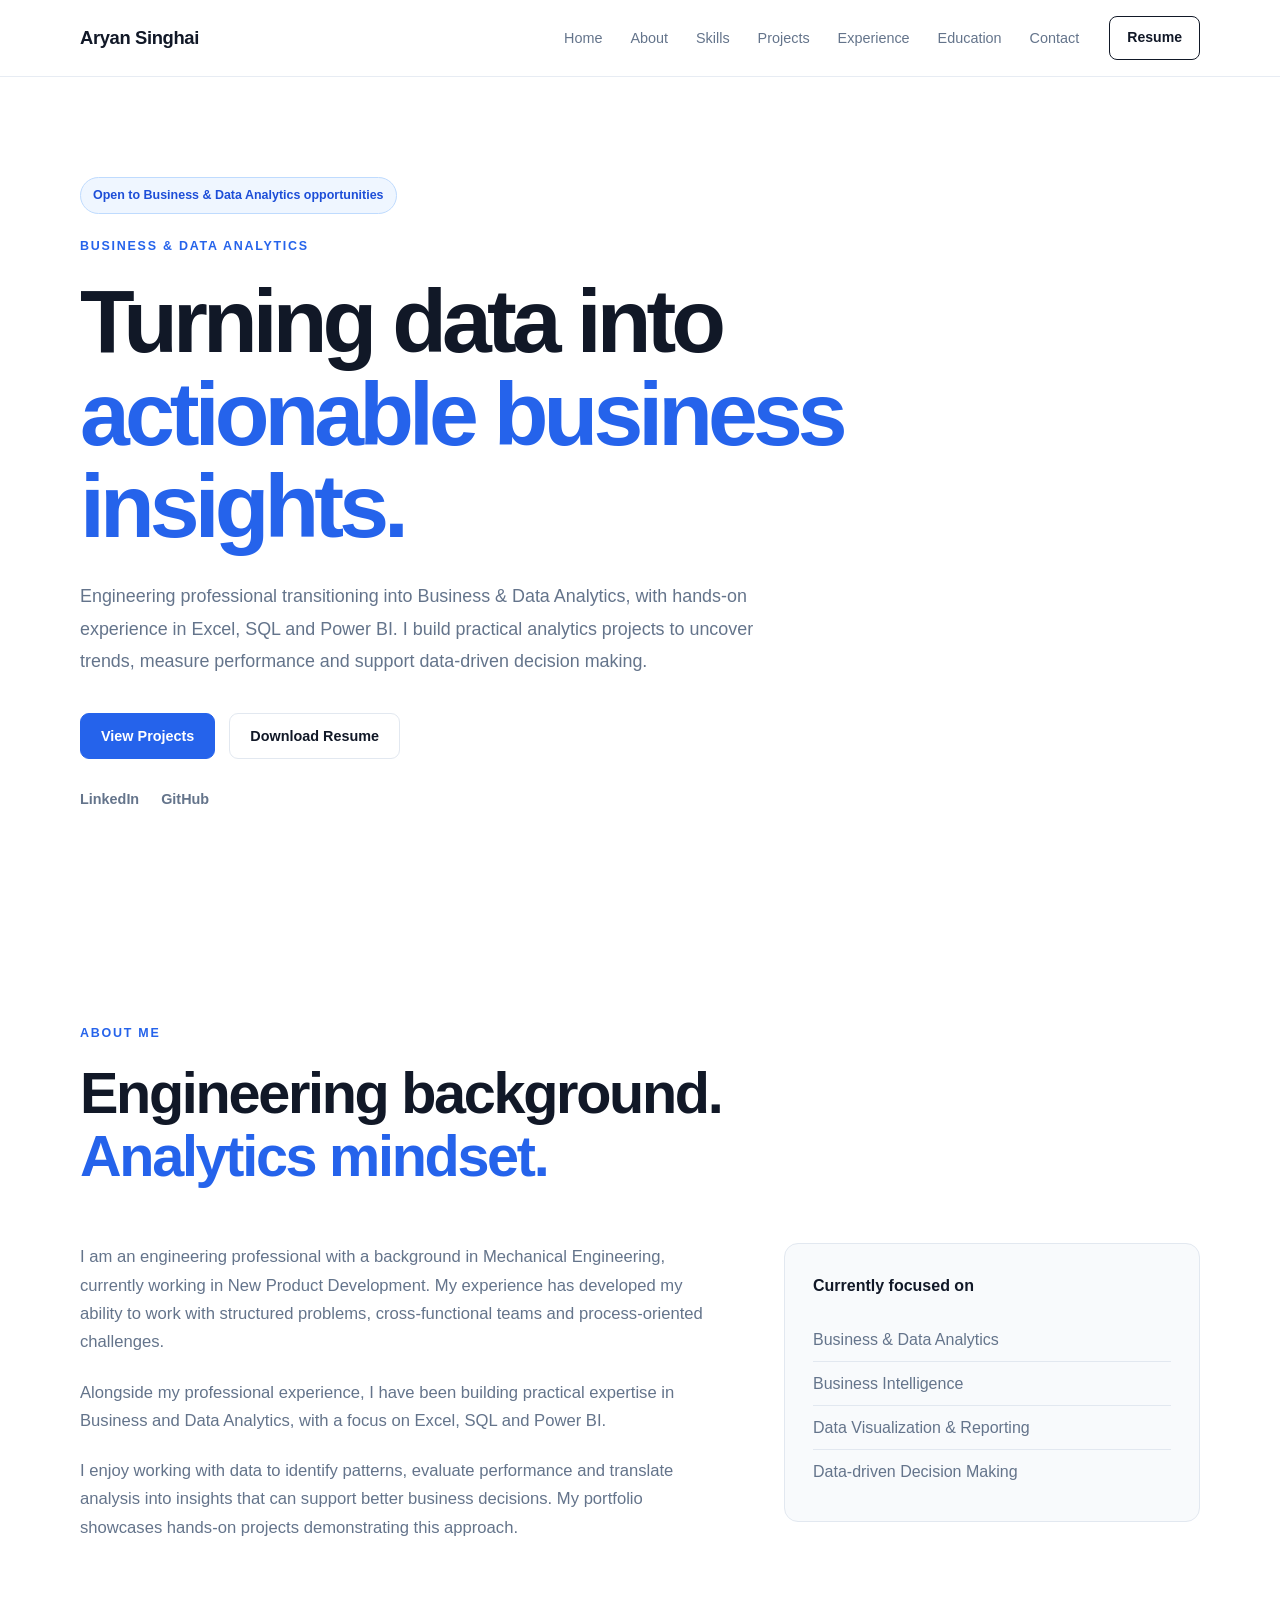
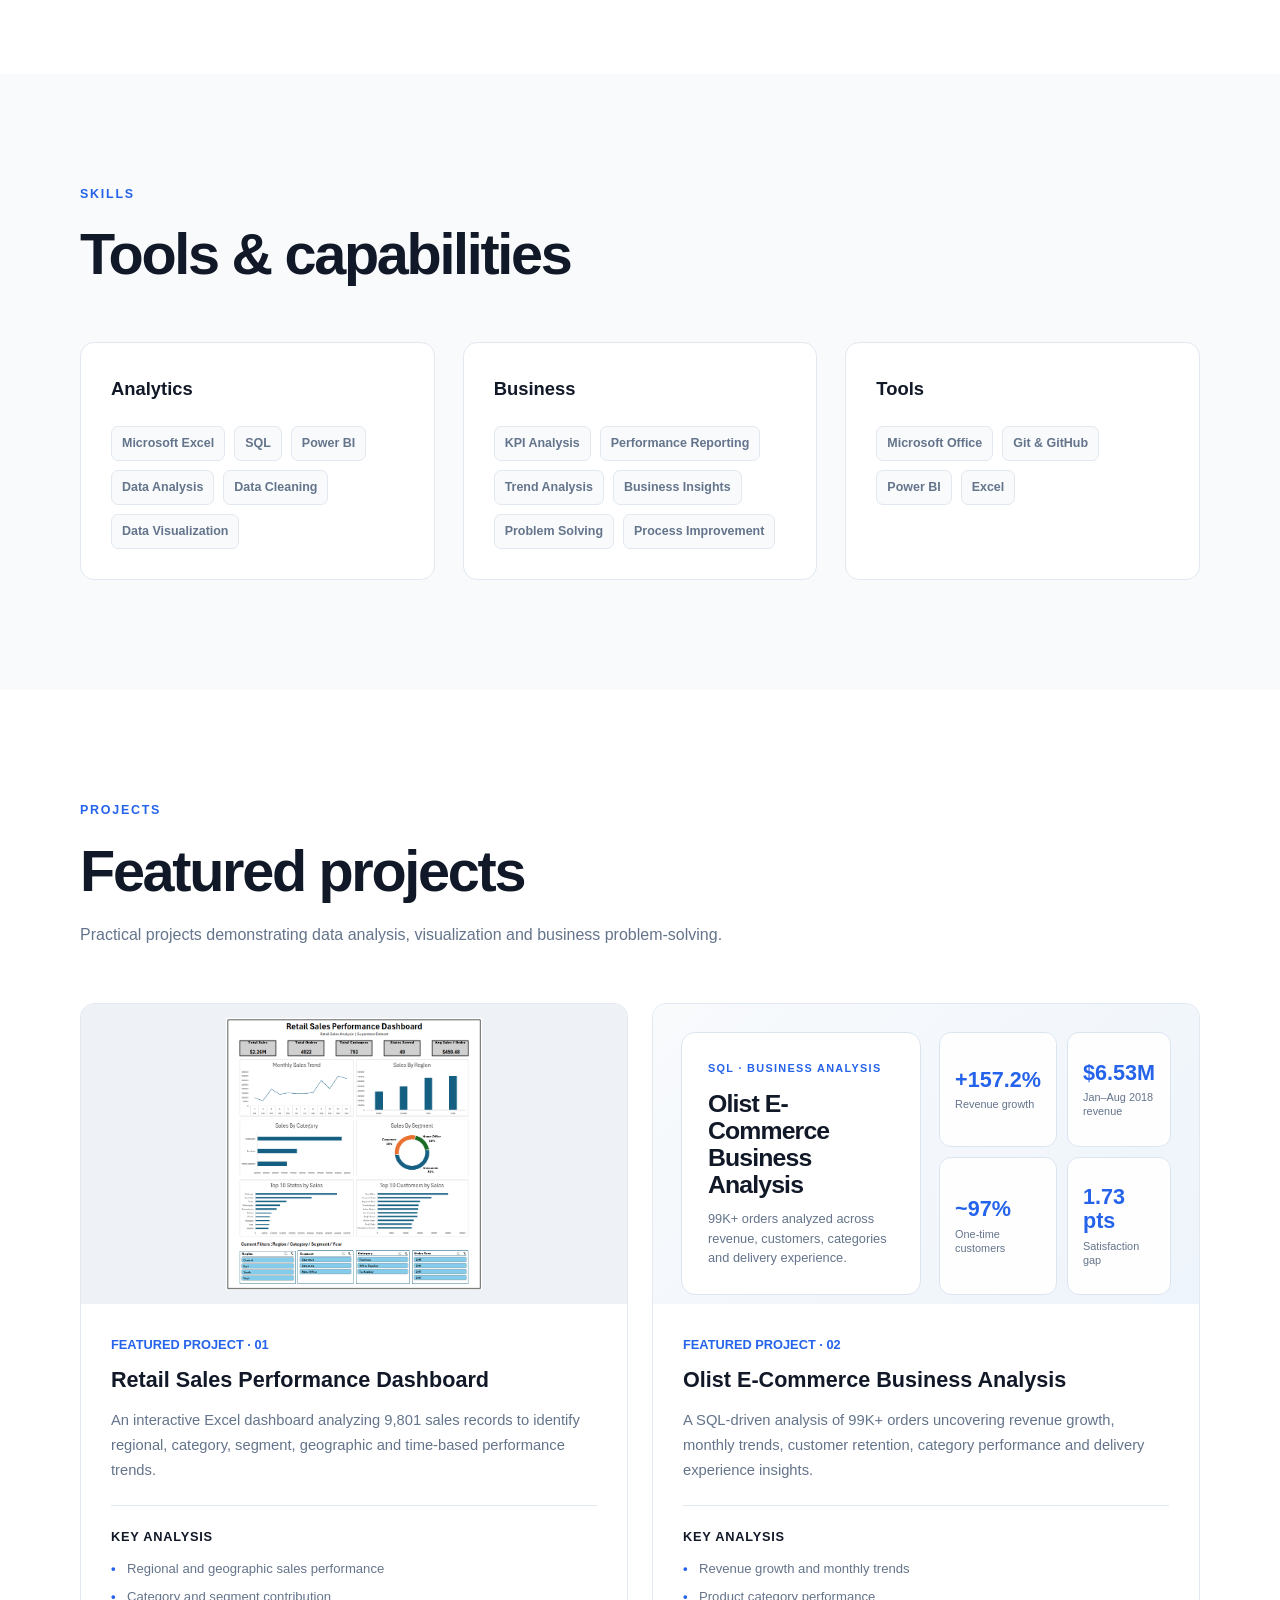
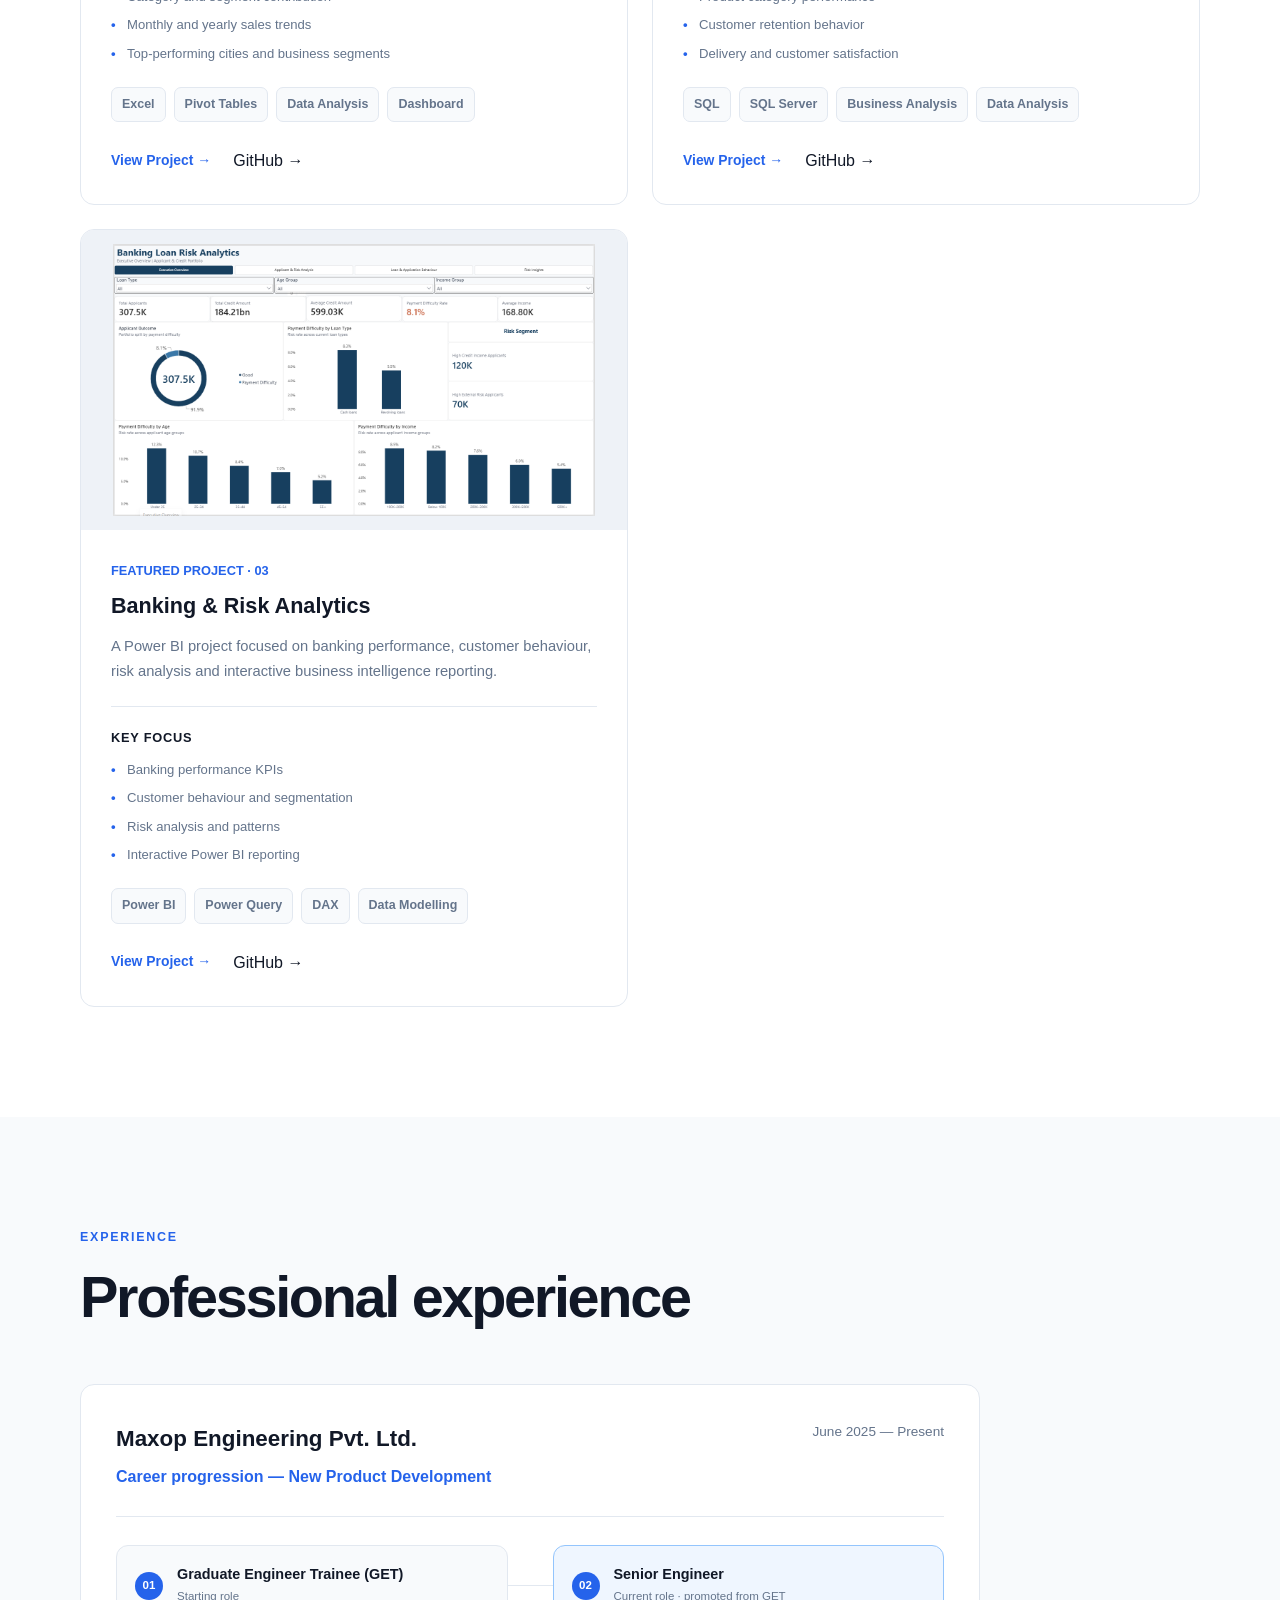
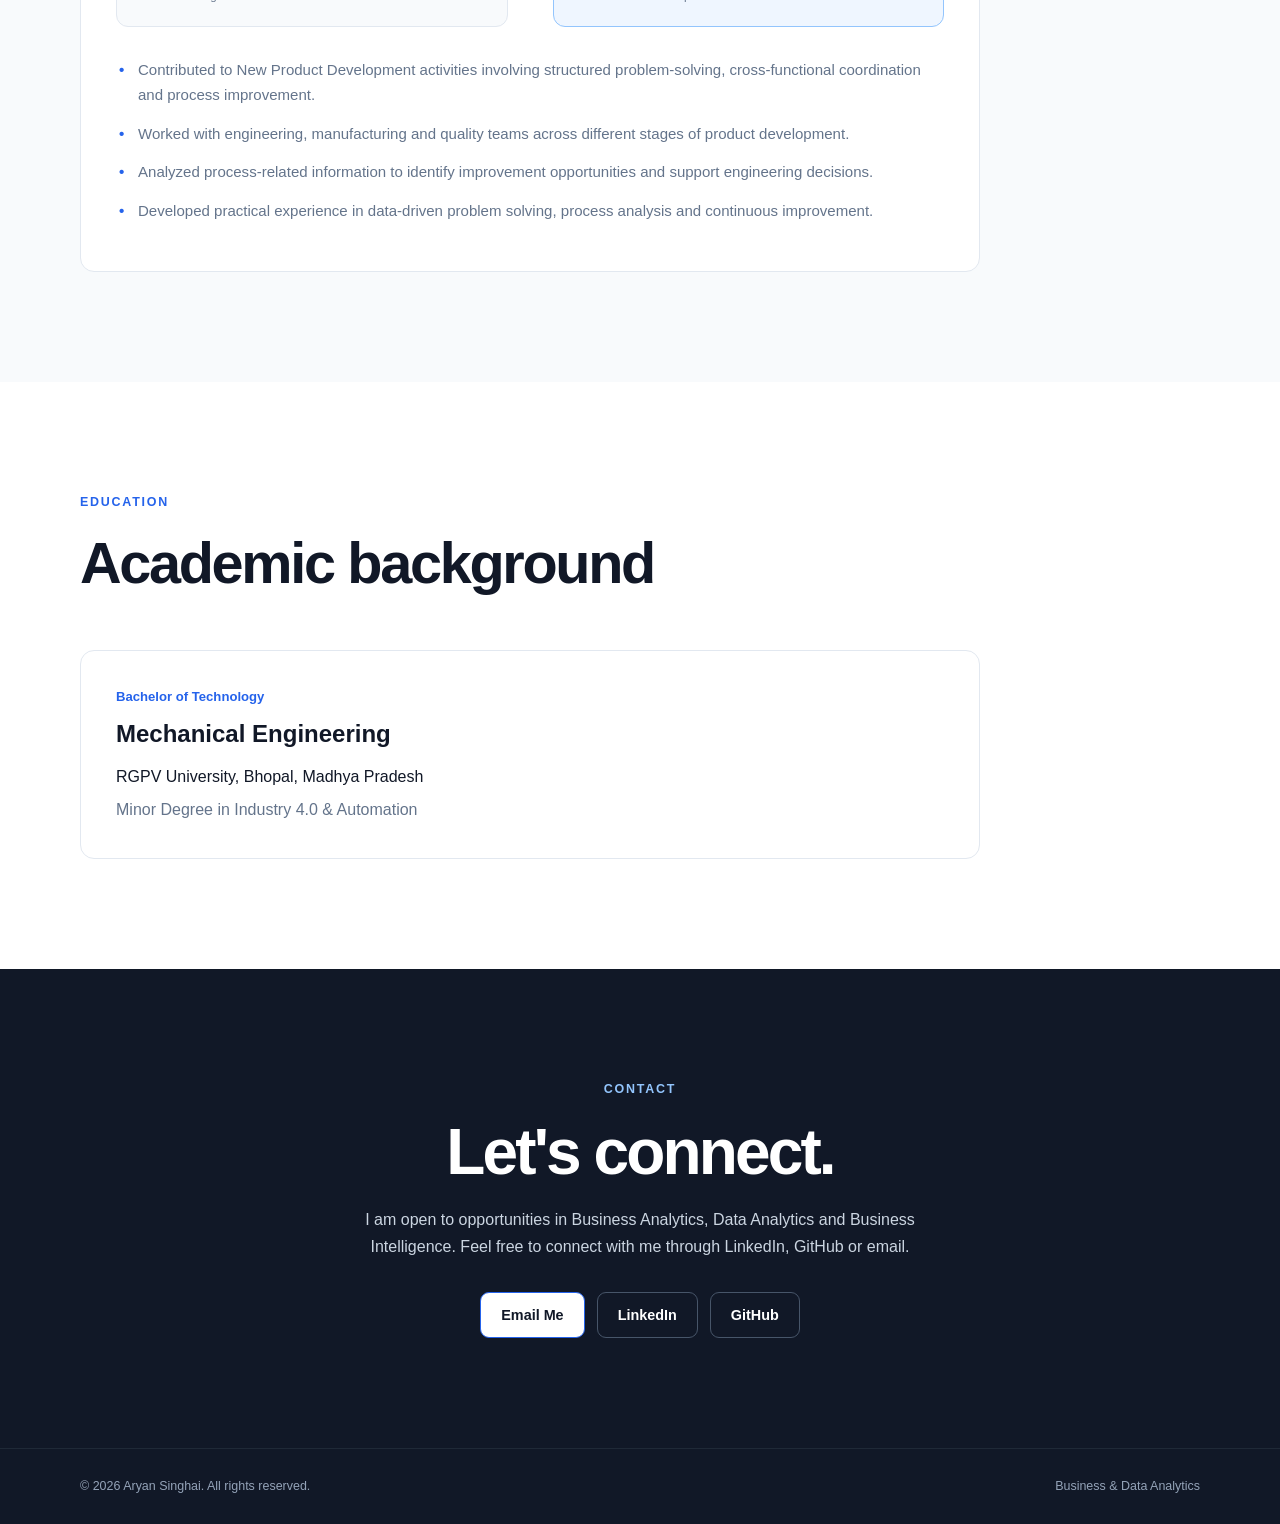
==== commit 16d5764f: "Use final Power BI screenshot as Project 3 homepage visual" ====
--- a/index.html
+++ b/index.html
@@ -17,15 +17,8 @@
 #projects .olist-project-preview .preview-kpi { padding: 18px 15px; border: 1px solid #dbe5f0; border-radius: 12px; background: rgba(255,255,255,.92); display: flex; flex-direction: column; justify-content: center; }
 #projects .olist-project-preview .preview-kpi strong { color: #2563eb; font-size: 1.35rem; line-height: 1.1; }
 #projects .olist-project-preview .preview-kpi span { margin-top: 6px; color: #64748b; font-size: .68rem; line-height: 1.3; }
-#projects .banking-project-preview { height: 300px; padding: 28px; display: grid; grid-template-columns: 1.15fr .85fr; gap: 18px; background: linear-gradient(135deg,#f8fafc 0%,#eef4fb 100%); }
-#projects .banking-project-preview .preview-main { min-width: 0; padding: 26px; border: 1px solid #dbe5f0; border-radius: 14px; background: #fff; display: flex; flex-direction: column; justify-content: center; }
-#projects .banking-project-preview .preview-kicker { color: #2563eb; font-size: .68rem; font-weight: 800; letter-spacing: .12em; text-transform: uppercase; margin-bottom: 12px; }
-#projects .banking-project-preview .preview-main h4 { font-size: 1.55rem; line-height: 1.1; letter-spacing: -.035em; margin-bottom: 10px; }
-#projects .banking-project-preview .preview-main p { color: #64748b; font-size: .8rem; line-height: 1.55; max-width: 290px; }
-#projects .banking-project-preview .preview-kpis { display: grid; grid-template-columns: 1fr 1fr; gap: 10px; }
-#projects .banking-project-preview .preview-kpi { padding: 18px 15px; border: 1px solid #dbe5f0; border-radius: 12px; background: rgba(255,255,255,.92); display: flex; flex-direction: column; justify-content: center; }
-#projects .banking-project-preview .preview-kpi strong { color: #2563eb; font-size: 1.1rem; line-height: 1.1; }
-#projects .banking-project-preview .preview-kpi span { margin-top: 6px; color: #64748b; font-size: .68rem; line-height: 1.3; }
+#projects .banking-project-preview { height: 300px; padding: 0; overflow: hidden; background: #eef2f7; }
+#projects .banking-project-preview img { width: 100%; height: 100%; object-fit: contain; display: block; }
 .experience-progression { display: grid; grid-template-columns: 1fr 45px 1fr; align-items: center; margin: 28px 0 30px; }
 .experience-stage { min-height: 82px; padding: 16px 18px; border: 1px solid var(--border); border-radius: 12px; background: var(--bg-alt); display: flex; align-items: center; gap: 14px; }
 .experience-stage.current { border-color: #93c5fd; background: var(--accent-soft); }
@@ -36,13 +29,14 @@
 .education-minor { margin-top: 6px; color: var(--text-light); }
 @media (max-width: 700px) {
     #projects .project-image { height: 230px; }
-    #projects .olist-project-preview, #projects .banking-project-preview { height: 230px; padding: 16px; gap: 10px; }
-    #projects .olist-project-preview .preview-main, #projects .banking-project-preview .preview-main { padding: 16px; }
-    #projects .olist-project-preview .preview-main h4, #projects .banking-project-preview .preview-main h4 { font-size: 1.15rem; }
-    #projects .olist-project-preview .preview-main p, #projects .banking-project-preview .preview-main p { font-size: .7rem; }
-    #projects .olist-project-preview .preview-kpi, #projects .banking-project-preview .preview-kpi { padding: 12px 9px; }
-    #projects .olist-project-preview .preview-kpi strong, #projects .banking-project-preview .preview-kpi strong { font-size: 1rem; }
-    #projects .olist-project-preview .preview-kpi span, #projects .banking-project-preview .preview-kpi span { font-size: .58rem; }
+    #projects .olist-project-preview { height: 230px; padding: 16px; gap: 10px; }
+    #projects .olist-project-preview .preview-main { padding: 16px; }
+    #projects .olist-project-preview .preview-main h4 { font-size: 1.15rem; }
+    #projects .olist-project-preview .preview-main p { font-size: .7rem; }
+    #projects .olist-project-preview .preview-kpi { padding: 12px 9px; }
+    #projects .olist-project-preview .preview-kpi strong { font-size: 1rem; }
+    #projects .olist-project-preview .preview-kpi span { font-size: .58rem; }
+    #projects .banking-project-preview { height: 230px; }
     .experience-progression { grid-template-columns: 1fr; gap: 8px; }
     .experience-connector { width: 1px; height: 16px; margin-left: 30px; }
 }
@@ -58,7 +52,7 @@
 <section id="projects" class="section"><div class="container"><div class="section-heading"><p class="section-label">PROJECTS</p><h2>Featured projects</h2><p>Practical projects demonstrating data analysis, visualization and business problem-solving.</p></div><div class="projects-grid">
 <article class="project-card"><div class="project-image"><img src="assets/images/retail-sales-dashboard.png" alt="Retail Sales Performance Dashboard created by Aryan Singhai" loading="lazy"></div><div class="project-content"><p class="project-number">FEATURED PROJECT · 01</p><h3>Retail Sales Performance Dashboard</h3><p class="project-description">An interactive Excel dashboard analyzing 9,801 sales records to identify regional, category, segment, geographic and time-based performance trends.</p><div class="project-highlights"><p>Key analysis</p><ul><li>Regional and geographic sales performance</li><li>Category and segment contribution</li><li>Monthly and yearly sales trends</li><li>Top-performing cities and business segments</li></ul></div><div class="project-tags"><span>Excel</span><span>Pivot Tables</span><span>Data Analysis</span><span>Dashboard</span></div><div class="project-links"><a href="retail-sales-dashboard.html" class="project-link">View Project →</a><a href="https://github.com/Aryan-Singhai/retail-sales-performance-dashboard" target="_blank" rel="noopener noreferrer">GitHub →</a></div></div></article>
 <article class="project-card"><div class="project-image olist-project-preview"><div class="preview-main"><span class="preview-kicker">SQL · Business Analysis</span><h4>Olist E-Commerce<br>Business Analysis</h4><p>99K+ orders analyzed across revenue, customers, categories and delivery experience.</p></div><div class="preview-kpis"><div class="preview-kpi"><strong>+157.2%</strong><span>Revenue growth</span></div><div class="preview-kpi"><strong>$6.53M</strong><span>Jan–Aug 2018 revenue</span></div><div class="preview-kpi"><strong>~97%</strong><span>One-time customers</span></div><div class="preview-kpi"><strong>1.73 pts</strong><span>Satisfaction gap</span></div></div></div><div class="project-content"><p class="project-number">FEATURED PROJECT · 02</p><h3>Olist E-Commerce Business Analysis</h3><p class="project-description">A SQL-driven analysis of 99K+ orders uncovering revenue growth, monthly trends, customer retention, category performance and delivery experience insights.</p><div class="project-highlights"><p>Key analysis</p><ul><li>Revenue growth and monthly trends</li><li>Product category performance</li><li>Customer retention behavior</li><li>Delivery and customer satisfaction</li></ul></div><div class="project-tags"><span>SQL</span><span>SQL Server</span><span>Business Analysis</span><span>Data Analysis</span></div><div class="project-links"><a href="olist-ecommerce-analysis.html" class="project-link">View Project →</a><a href="https://github.com/Aryan-Singhai/olist-ecommerce-sql-analysis" target="_blank" rel="noopener noreferrer">GitHub →</a></div></div></article>
-<article class="project-card"><div class="project-image banking-project-preview"><div class="preview-main"><span class="preview-kicker">POWER BI · BANKING</span><h4>Banking &amp;<br>Risk Analytics</h4><p>Interactive business intelligence focused on banking performance, customer behaviour and risk analysis.</p></div><div class="preview-kpis"><div class="preview-kpi"><strong>POWER BI</strong><span>Interactive reporting</span></div><div class="preview-kpi"><strong>DAX</strong><span>Analytical measures</span></div><div class="preview-kpi"><strong>RISK</strong><span>Segmentation &amp; analysis</span></div><div class="preview-kpi"><strong>BI</strong><span>Decision-focused insights</span></div></div></div><div class="project-content"><p class="project-number">FEATURED PROJECT · 03</p><h3>Banking &amp; Risk Analytics</h3><p class="project-description">A Power BI project focused on banking performance, customer behaviour, risk analysis and interactive business intelligence reporting.</p><div class="project-highlights"><p>Key focus</p><ul><li>Banking performance KPIs</li><li>Customer behaviour and segmentation</li><li>Risk analysis and patterns</li><li>Interactive Power BI reporting</li></ul></div><div class="project-tags"><span>Power BI</span><span>Power Query</span><span>DAX</span><span>Data Modelling</span></div><div class="project-links"><a href="banking-risk-analytics.html" class="project-link">View Project →</a><a href="https://github.com/Aryan-Singhai/banking-risk-analytics-power-bi" target="_blank" rel="noopener noreferrer">GitHub →</a></div></div></article>
+<article class="project-card"><div class="project-image banking-project-preview"><img src="assets/images/banking-risk/executive-overview.png" alt="Banking Loan Risk Analytics Power BI Executive Overview dashboard created by Aryan Singhai" loading="lazy"></div><div class="project-content"><p class="project-number">FEATURED PROJECT · 03</p><h3>Banking &amp; Risk Analytics</h3><p class="project-description">A Power BI project focused on banking performance, customer behaviour, risk analysis and interactive business intelligence reporting.</p><div class="project-highlights"><p>Key focus</p><ul><li>Banking performance KPIs</li><li>Customer behaviour and segmentation</li><li>Risk analysis and patterns</li><li>Interactive Power BI reporting</li></ul></div><div class="project-tags"><span>Power BI</span><span>Power Query</span><span>DAX</span><span>Data Modelling</span></div><div class="project-links"><a href="banking-risk-analytics.html" class="project-link">View Project →</a><a href="https://github.com/Aryan-Singhai/banking-risk-analytics-power-bi" target="_blank" rel="noopener noreferrer">GitHub →</a></div></div></article>
 </div></div></section>
 <section id="experience" class="section section-alt"><div class="container"><div class="section-heading"><p class="section-label">EXPERIENCE</p><h2>Professional experience</h2></div><div class="experience-item"><div class="experience-header"><div><h3>Maxop Engineering Pvt. Ltd.</h3><p class="experience-role">Career progression — New Product Development</p></div><span class="experience-date">June 2025 — Present</span></div><div class="experience-progression"><div class="experience-stage"><span class="experience-stage-number">01</span><div><strong>Graduate Engineer Trainee (GET)</strong><small>Starting role</small></div></div><div class="experience-connector"></div><div class="experience-stage current"><span class="experience-stage-number">02</span><div><strong>Senior Engineer</strong><small>Current role · promoted from GET</small></div></div></div><ul class="experience-points"><li>Contributed to New Product Development activities involving structured problem-solving, cross-functional coordination and process improvement.</li><li>Worked with engineering, manufacturing and quality teams across different stages of product development.</li><li>Analyzed process-related information to identify improvement opportunities and support engineering decisions.</li><li>Developed practical experience in data-driven problem solving, process analysis and continuous improvement.</li></ul></div></div></section>
 <section id="education" class="section"><div class="container"><div class="section-heading"><p class="section-label">EDUCATION</p><h2>Academic background</h2></div><div class="education-card"><p class="education-degree">Bachelor of Technology</p><h3>Mechanical Engineering</h3><p>RGPV University, Bhopal, Madhya Pradesh</p><p class="education-minor">Minor Degree in Industry 4.0 &amp; Automation</p></div></div></section>
--- a/style.css
+++ b/style.css
@@ -34,120 +34,29 @@
 /* =========================================================
    SHARED HEADER / NAVIGATION
 ========================================================= */
-.header {
-    position: sticky;
-    top: 0;
-    z-index: 1000;
-    background: rgba(255,255,255,.94);
-    backdrop-filter: blur(12px);
-    border-bottom: 1px solid rgba(226,232,240,.8);
-}
-.navbar {
-    min-height: 76px;
-    display: flex;
-    align-items: center;
-    gap: 30px;
-}
-.logo {
-    font-size: 1.15rem;
-    font-weight: 750;
-    letter-spacing: -.02em;
-    white-space: nowrap;
-}
-.nav-links {
-    display: flex;
-    align-items: center;
-    gap: 28px;
-    margin-left: auto;
-}
-.nav-links a {
-    font-size: .9rem;
-    color: var(--text-light);
-    font-weight: 500;
-    transition: color var(--transition);
-}
+.header { position: sticky; top: 0; z-index: 1000; background: rgba(255,255,255,.94); backdrop-filter: blur(12px); border-bottom: 1px solid rgba(226,232,240,.8); }
+.navbar { min-height: 76px; display: flex; align-items: center; gap: 30px; }
+.logo { font-size: 1.15rem; font-weight: 750; letter-spacing: -.02em; white-space: nowrap; }
+.nav-links { display: flex; align-items: center; gap: 28px; margin-left: auto; }
+.nav-links a { font-size: .9rem; color: var(--text-light); font-weight: 500; transition: color var(--transition); }
 .nav-links a:hover { color: var(--text); }
-.resume-button {
-    display: inline-flex;
-    align-items: center;
-    justify-content: center;
-    min-height: 40px;
-    padding: 9px 17px;
-    border: 1px solid var(--text);
-    border-radius: 8px;
-    font-size: .88rem;
-    font-weight: 600;
-    transition: all var(--transition);
-    white-space: nowrap;
-}
+.resume-button { display: inline-flex; align-items: center; justify-content: center; min-height: 40px; padding: 9px 17px; border: 1px solid var(--text); border-radius: 8px; font-size: .88rem; font-weight: 600; transition: all var(--transition); white-space: nowrap; }
 .resume-button:hover { background: var(--text); color: #fff; }
-.menu-toggle {
-    display: none;
-    border: 0;
-    background: transparent;
-    color: var(--text);
-    font-size: 1.5rem;
-    line-height: 1;
-    cursor: pointer;
-}
-.back-link {
-    display: inline-block;
-    color: var(--text-light);
-    font-size: .9rem;
-    font-weight: 600;
-    transition: color var(--transition);
-}
+.menu-toggle { display: none; border: 0; background: transparent; color: var(--text); font-size: 1.5rem; line-height: 1; cursor: pointer; }
+.back-link { display: inline-block; color: var(--text-light); font-size: .9rem; font-weight: 600; transition: color var(--transition); }
 .back-link:hover { color: var(--accent); }
 
 /* =========================================================
    SHARED BUTTONS / TAGS
 ========================================================= */
-.primary-button,
-.secondary-button,
-.btn {
-    display: inline-flex;
-    align-items: center;
-    justify-content: center;
-    min-height: 46px;
-    padding: 0 20px;
-    border-radius: 9px;
-    font-size: .9rem;
-    font-weight: 650;
-    transition: all var(--transition);
-    white-space: nowrap;
-}
-.primary-button,
-.btn-primary { background: var(--accent); color: #fff; border: 1px solid var(--accent); }
-.primary-button:hover,
-.btn-primary:hover { background: var(--accent-dark); border-color: var(--accent-dark); transform: translateY(-2px); }
-.secondary-button,
-.btn-secondary { background: var(--bg); color: var(--text); border: 1px solid var(--border); }
-.secondary-button:hover,
-.btn-secondary:hover { border-color: var(--accent); color: var(--accent); transform: translateY(-2px); }
-.project-tags,
-.project-tech-tags,
-.sql-skills {
-    display: flex;
-    flex-wrap: wrap;
-    gap: 8px;
-}
-.project-tags span,
-.project-tech-tags span,
-.sql-skills span,
-.tools-grid span,
-.skill-list span {
-    display: inline-flex;
-    align-items: center;
-    padding: 6px 10px;
-    border: 1px solid var(--border);
-    border-radius: 7px;
-    background: var(--bg-alt);
-    color: var(--text-light);
-    font-size: .78rem;
-    font-weight: 550;
-}
-.project-tech-tags span,
-.sql-skills span { border-radius: 999px; }
+.primary-button,.secondary-button,.btn { display: inline-flex; align-items: center; justify-content: center; min-height: 46px; padding: 0 20px; border-radius: 9px; font-size: .9rem; font-weight: 650; transition: all var(--transition); white-space: nowrap; }
+.primary-button,.btn-primary { background: var(--accent); color: #fff; border: 1px solid var(--accent); }
+.primary-button:hover,.btn-primary:hover { background: var(--accent-dark); border-color: var(--accent-dark); transform: translateY(-2px); }
+.secondary-button,.btn-secondary { background: var(--bg); color: var(--text); border: 1px solid var(--border); }
+.secondary-button:hover,.btn-secondary:hover { border-color: var(--accent); color: var(--accent); transform: translateY(-2px); }
+.project-tags,.project-tech-tags,.sql-skills { display: flex; flex-wrap: wrap; gap: 8px; }
+.project-tags span,.project-tech-tags span,.sql-skills span,.tools-grid span,.skill-list span { display: inline-flex; align-items: center; padding: 6px 10px; border: 1px solid var(--border); border-radius: 7px; background: var(--bg-alt); color: var(--text-light); font-size: .78rem; font-weight: 550; }
+.project-tech-tags span,.sql-skills span { border-radius: 999px; }
 
 /* =========================================================
    GLOBAL SECTIONS / TYPOGRAPHY
@@ -155,40 +64,15 @@
 .section { padding: 110px 0; }
 .section-alt { background: var(--bg-alt); }
 .section-heading { max-width: 720px; margin-bottom: 55px; }
-.section-heading h2 {
-    font-size: clamp(2.2rem,5vw,3.6rem);
-    line-height: 1.1;
-    letter-spacing: -.04em;
-    font-weight: 740;
-}
+.section-heading h2 { font-size: clamp(2.2rem,5vw,3.6rem); line-height: 1.1; letter-spacing: -.04em; font-weight: 740; }
 .section-heading h2 span { color: var(--accent); }
 .section-heading > p:last-child { margin-top: 18px; color: var(--text-light); }
-.section-label,
-.eyebrow,
-.project-eyebrow {
-    color: var(--accent);
-    font-size: .78rem;
-    font-weight: 750;
-    letter-spacing: .14em;
-    margin-bottom: 18px;
-    text-transform: uppercase;
-}
+.section-label,.eyebrow,.project-eyebrow { color: var(--accent); font-size: .78rem; font-weight: 750; letter-spacing: .14em; margin-bottom: 18px; text-transform: uppercase; }
 
 /* =========================================================
    HOME HERO
 ========================================================= */
-.availability {
-    display: inline-flex;
-    align-items: center;
-    margin-bottom: 22px;
-    padding: 7px 12px;
-    border: 1px solid #bfdbfe;
-    border-radius: 999px;
-    background: var(--accent-soft);
-    color: var(--accent-dark);
-    font-size: .78rem;
-    font-weight: 650;
-}
+.availability { display: inline-flex; align-items: center; margin-bottom: 22px; padding: 7px 12px; border: 1px solid #bfdbfe; border-radius: 999px; background: var(--accent-soft); color: var(--accent-dark); font-size: .78rem; font-weight: 650; }
 .hero { min-height: calc(100vh - 76px); display: flex; align-items: center; padding: 100px 0; }
 .hero-text { max-width: 820px; }
 .hero h1 { max-width: 850px; font-size: clamp(3.2rem,7vw,6rem); line-height: 1.03; letter-spacing: -.055em; font-weight: 760; }
@@ -209,12 +93,8 @@
 .about-focus h3 { font-size: 1rem; margin-bottom: 18px; }
 .about-focus li { color: var(--text-light); padding: 8px 0; border-bottom: 1px solid var(--border); }
 .about-focus li:last-child { border-bottom: 0; }
-.skills-grid {
-    display: grid;
-    grid-template-columns: 1fr;
-    gap: 18px;
-}
-.skill-card { background: var(--card); border: 1px solid var(--border); border-radius: var(--radius); padding: 30px; transition: transform var(--transition), box-shadow var(--transition); }
+.skills-grid { display: grid; grid-template-columns: repeat(3,1fr); gap: 28px; }
+.skill-card { width: 100%; background: var(--card); border: 1px solid var(--border); border-radius: var(--radius); padding: 30px; transition: transform var(--transition), box-shadow var(--transition); }
 .skill-card:hover { transform: translateY(-4px); box-shadow: 0 15px 35px rgba(15,23,42,.07); }
 .skill-card h3 { margin-bottom: 22px; font-size: 1.15rem; }
 .skill-list { display: flex; flex-wrap: wrap; gap: 9px; }
@@ -223,31 +103,18 @@
    HOME PROJECT CARDS
 ========================================================= */
 .projects-grid { display: grid; grid-template-columns: repeat(2,1fr); gap: 24px; }
-.project-card {
-    background: var(--card);
-    border: 1px solid var(--border);
-    border-radius: var(--radius);
-    overflow: hidden;
-    transition: transform var(--transition), box-shadow var(--transition);
-}
+.project-card { background: var(--card); border: 1px solid var(--border); border-radius: var(--radius); overflow: hidden; transition: transform var(--transition), box-shadow var(--transition); }
 .project-card:hover { transform: translateY(-5px); box-shadow: 0 18px 40px rgba(15,23,42,.08); }
-.project-image,
-.project-card-image { width: 100%; background: #eef2f7; overflow: hidden; }
-.project-image img,
-.project-card-image img { display: block; width: 100%; height: auto; object-fit: cover; }
-.project-content,
-.project-card-content { padding: 30px; }
+.project-image,.project-card-image { width: 100%; background: #eef2f7; overflow: hidden; }
+.project-image img,.project-card-image img { display: block; width: 100%; height: auto; object-fit: cover; }
+.project-content,.project-card-content { padding: 30px; }
 .project-number { color: var(--accent); font-size: .8rem; font-weight: 750; margin-bottom: 10px; }
-.project-content h3,
-.project-card-content h3 { font-size: 1.35rem; line-height: 1.3; margin-bottom: 14px; }
-.project-description,
-.project-card-content > p { color: var(--text-light); font-size: .92rem; line-height: 1.7; }
+.project-content h3,.project-card-content h3 { font-size: 1.35rem; line-height: 1.3; margin-bottom: 14px; }
+.project-description,.project-card-content > p { color: var(--text-light); font-size: .92rem; line-height: 1.7; }
 .project-tags { margin-top: 22px; align-items: center; }
 .project-links { display: flex; align-items: center; flex-wrap: wrap; gap: 22px; margin-top: 25px; }
-.project-link,
-.project-card-content .project-links a { color: var(--accent); font-size: .87rem; font-weight: 650; }
-.project-link:hover,
-.project-card-content .project-links a:hover { color: var(--accent-dark); }
+.project-link,.project-card-content .project-links a { color: var(--accent); font-size: .87rem; font-weight: 650; }
+.project-link:hover,.project-card-content .project-links a:hover { color: var(--accent-dark); }
 .project-highlights { margin-top: 22px; padding-top: 20px; border-top: 1px solid var(--border); }
 .project-highlights p { font-size: .8rem; font-weight: 700; color: var(--text); margin-bottom: 10px; text-transform: uppercase; letter-spacing: .06em; }
 .project-highlights ul { display: grid; gap: 6px; }
@@ -331,9 +198,7 @@
 .project-hero-content { max-width: 900px; }
 .project-hero .back-link { margin-bottom: 55px; }
 .project-hero h1 { font-size: clamp(3rem,7vw,6.5rem); line-height: .98; margin: 20px 0 30px; letter-spacing: -.055em; }
-.project-hero h1 span,
-.analysis-copy h2 span,
-.final-takeaway h2 span { color: var(--accent); }
+.project-hero h1 span,.analysis-copy h2 span,.final-takeaway h2 span { color: var(--accent); }
 .project-hero-description { max-width: 720px; font-size: 1.1rem; line-height: 1.8; color: var(--text-light); }
 .project-tech-tags { margin: 30px 0; }
 .project-actions { display: flex; align-items: center; flex-wrap: wrap; gap: 12px; margin-top: 28px; }
@@ -387,7 +252,7 @@
 ========================================================= */
 @media (max-width: 900px) {
     .nav-links { gap: 16px; }
-    .skills-grid { grid-template-columns: 1fr 1fr; }
+    .skills-grid { grid-template-columns: repeat(3,1fr); }
     .about-content { grid-template-columns: 1fr; gap: 35px; }
     .projects-grid { grid-template-columns: 1fr; }
     .case-grid,.business-question-grid,.analysis-content { grid-template-columns: 1fr; gap: 45px; }
@@ -399,21 +264,7 @@
 
 @media (max-width: 720px) {
     .navbar { position: relative; min-height: 68px; }
-    .nav-links {
-        display: none;
-        position: absolute;
-        top: 68px;
-        left: 0;
-        right: 0;
-        flex-direction: column;
-        align-items: flex-start;
-        gap: 0;
-        margin: 0;
-        padding: 10px 0;
-        background: var(--bg);
-        border-bottom: 1px solid var(--border);
-        box-shadow: 0 14px 25px rgba(15,23,42,.06);
-    }
+    .nav-links { display: none; position: absolute; top: 68px; left: 0; right: 0; flex-direction: column; align-items: flex-start; gap: 0; margin: 0; padding: 10px 0; background: var(--bg); border-bottom: 1px solid var(--border); box-shadow: 0 14px 25px rgba(15,23,42,.06); }
     .nav-links.active { display: flex; }
     .nav-links li { width: 100%; }
     .nav-links a { display: block; width: 100%; padding: 13px 5%; }
@@ -423,6 +274,7 @@
     .hero h1 { font-size: clamp(2.8rem,13vw,4.2rem); }
     .hero-description { font-size: 1rem; }
     .section { padding: 80px 0; }
+    .skills-grid { grid-template-columns: 1fr; }
     .project-content,.project-card-content,.skill-card,.experience-item,.education-card { padding: 24px; }
     .experience-header { flex-direction: column; gap: 10px; }
     .experience-date { white-space: normal; }
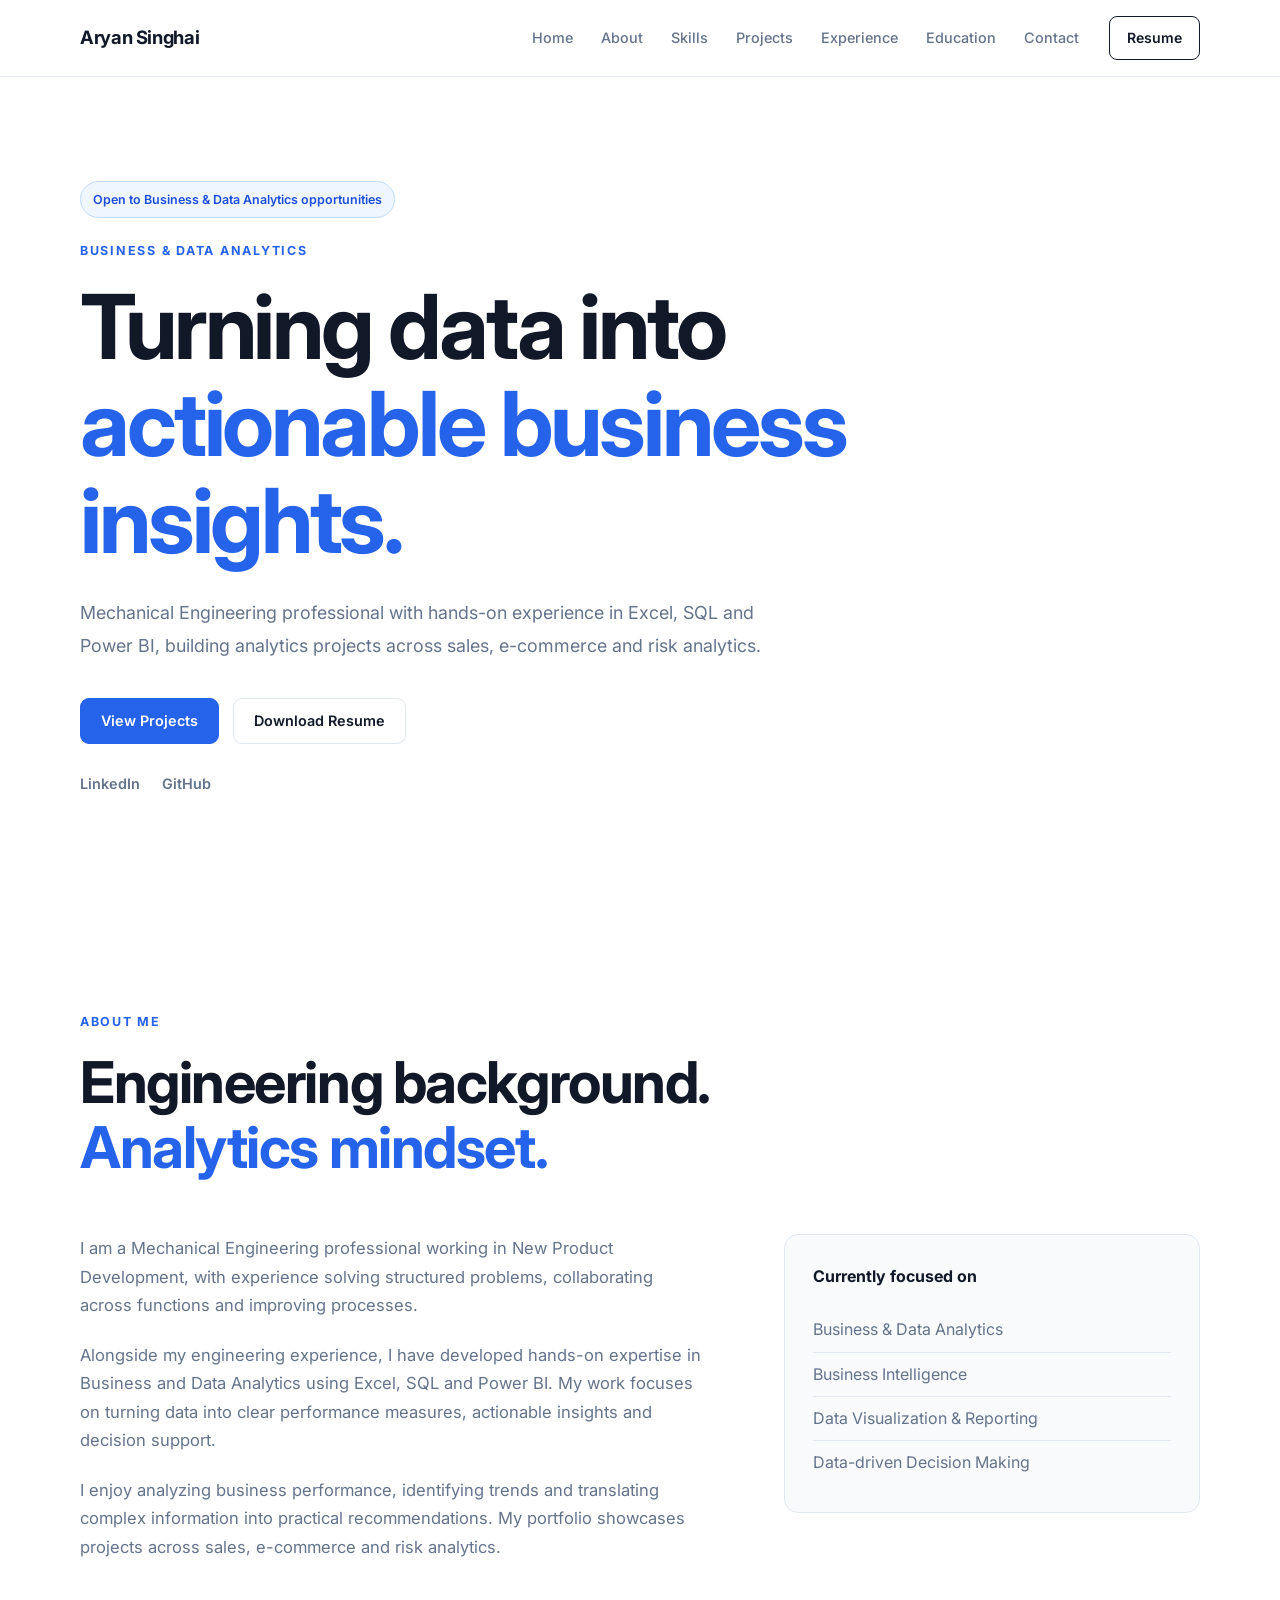
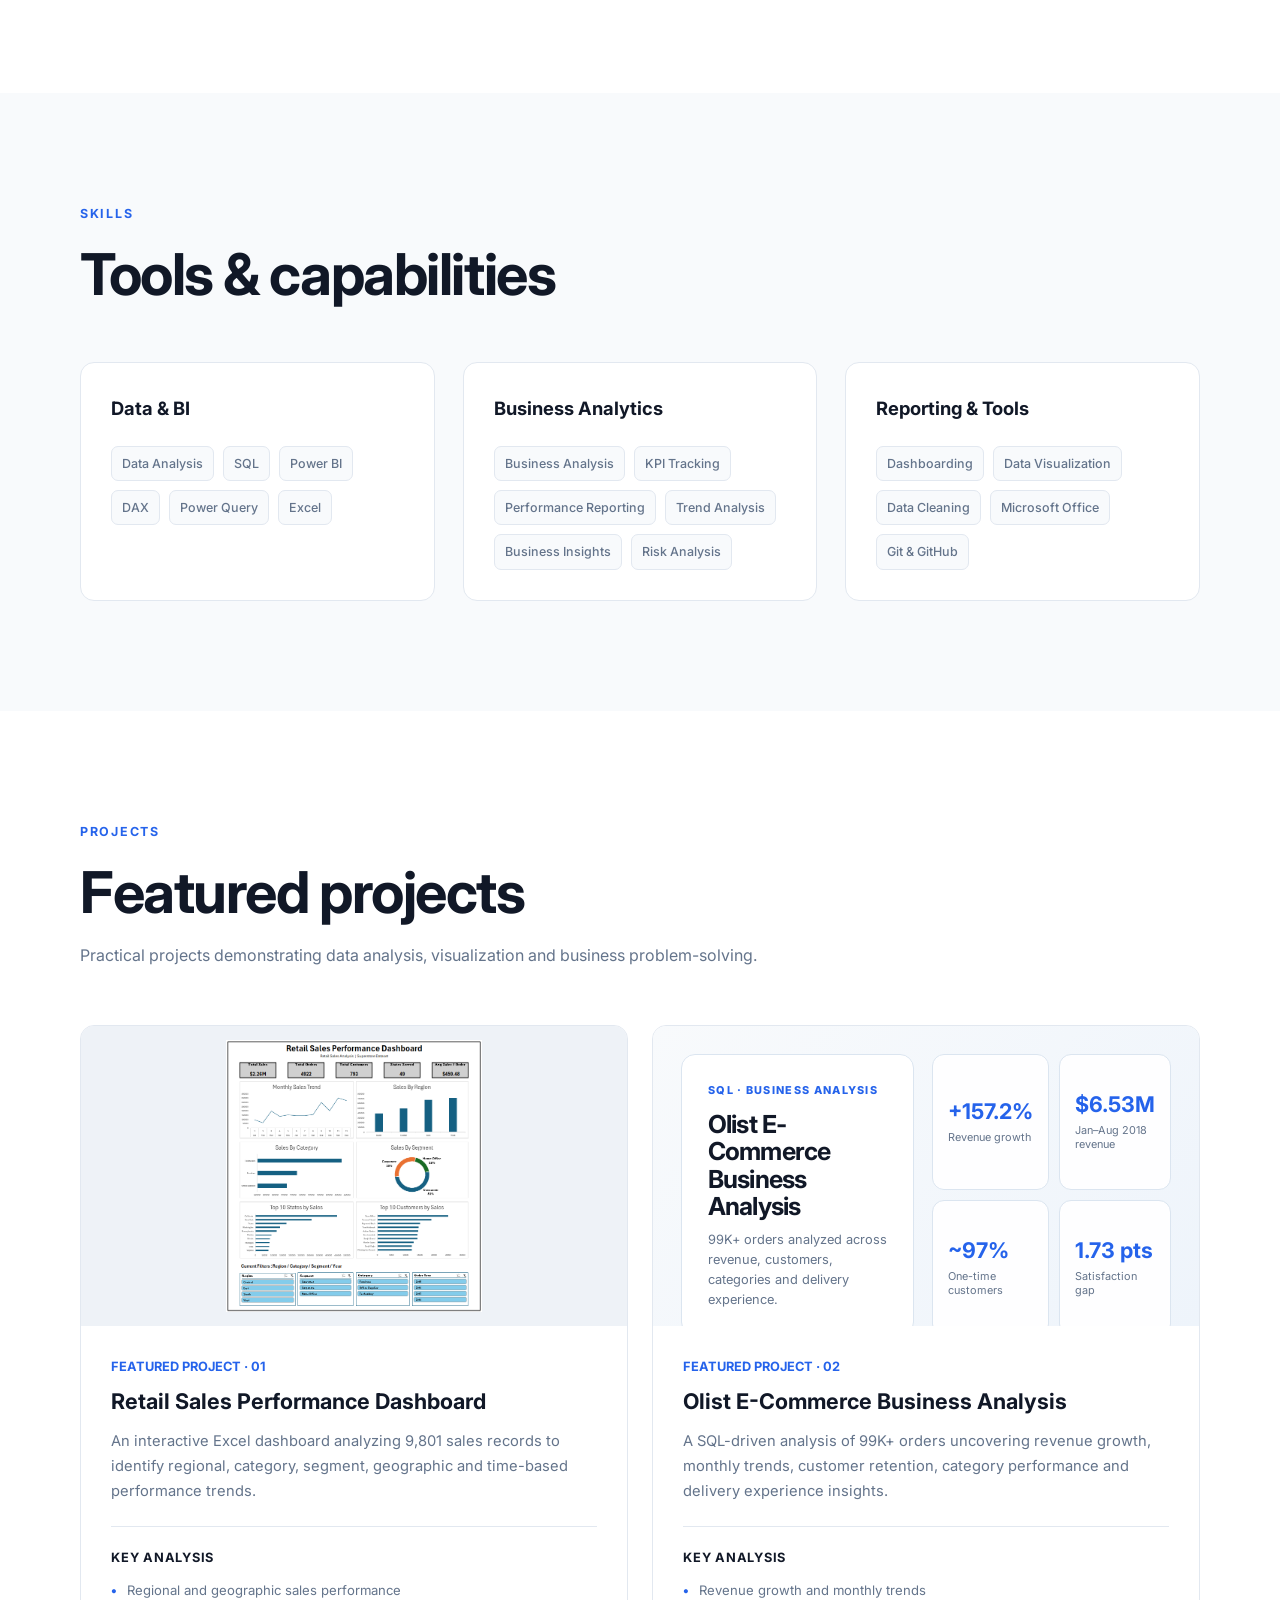
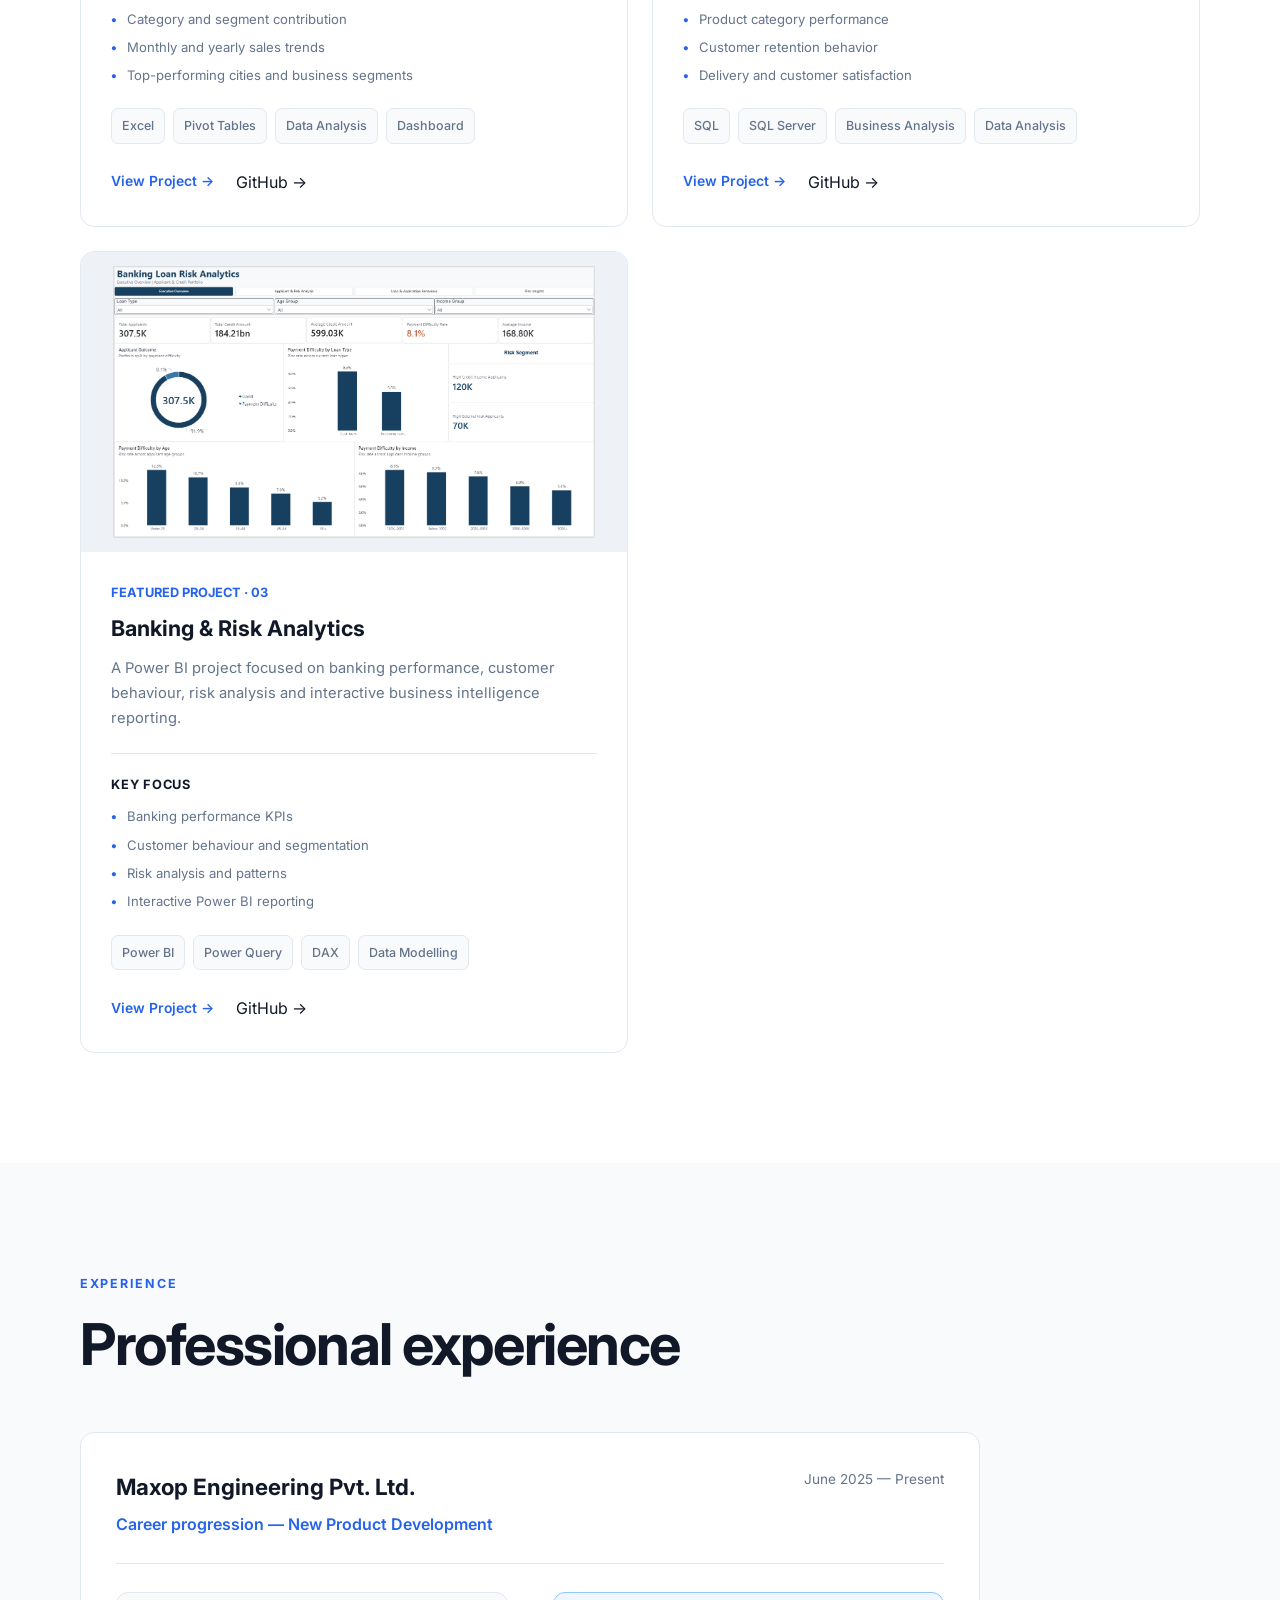
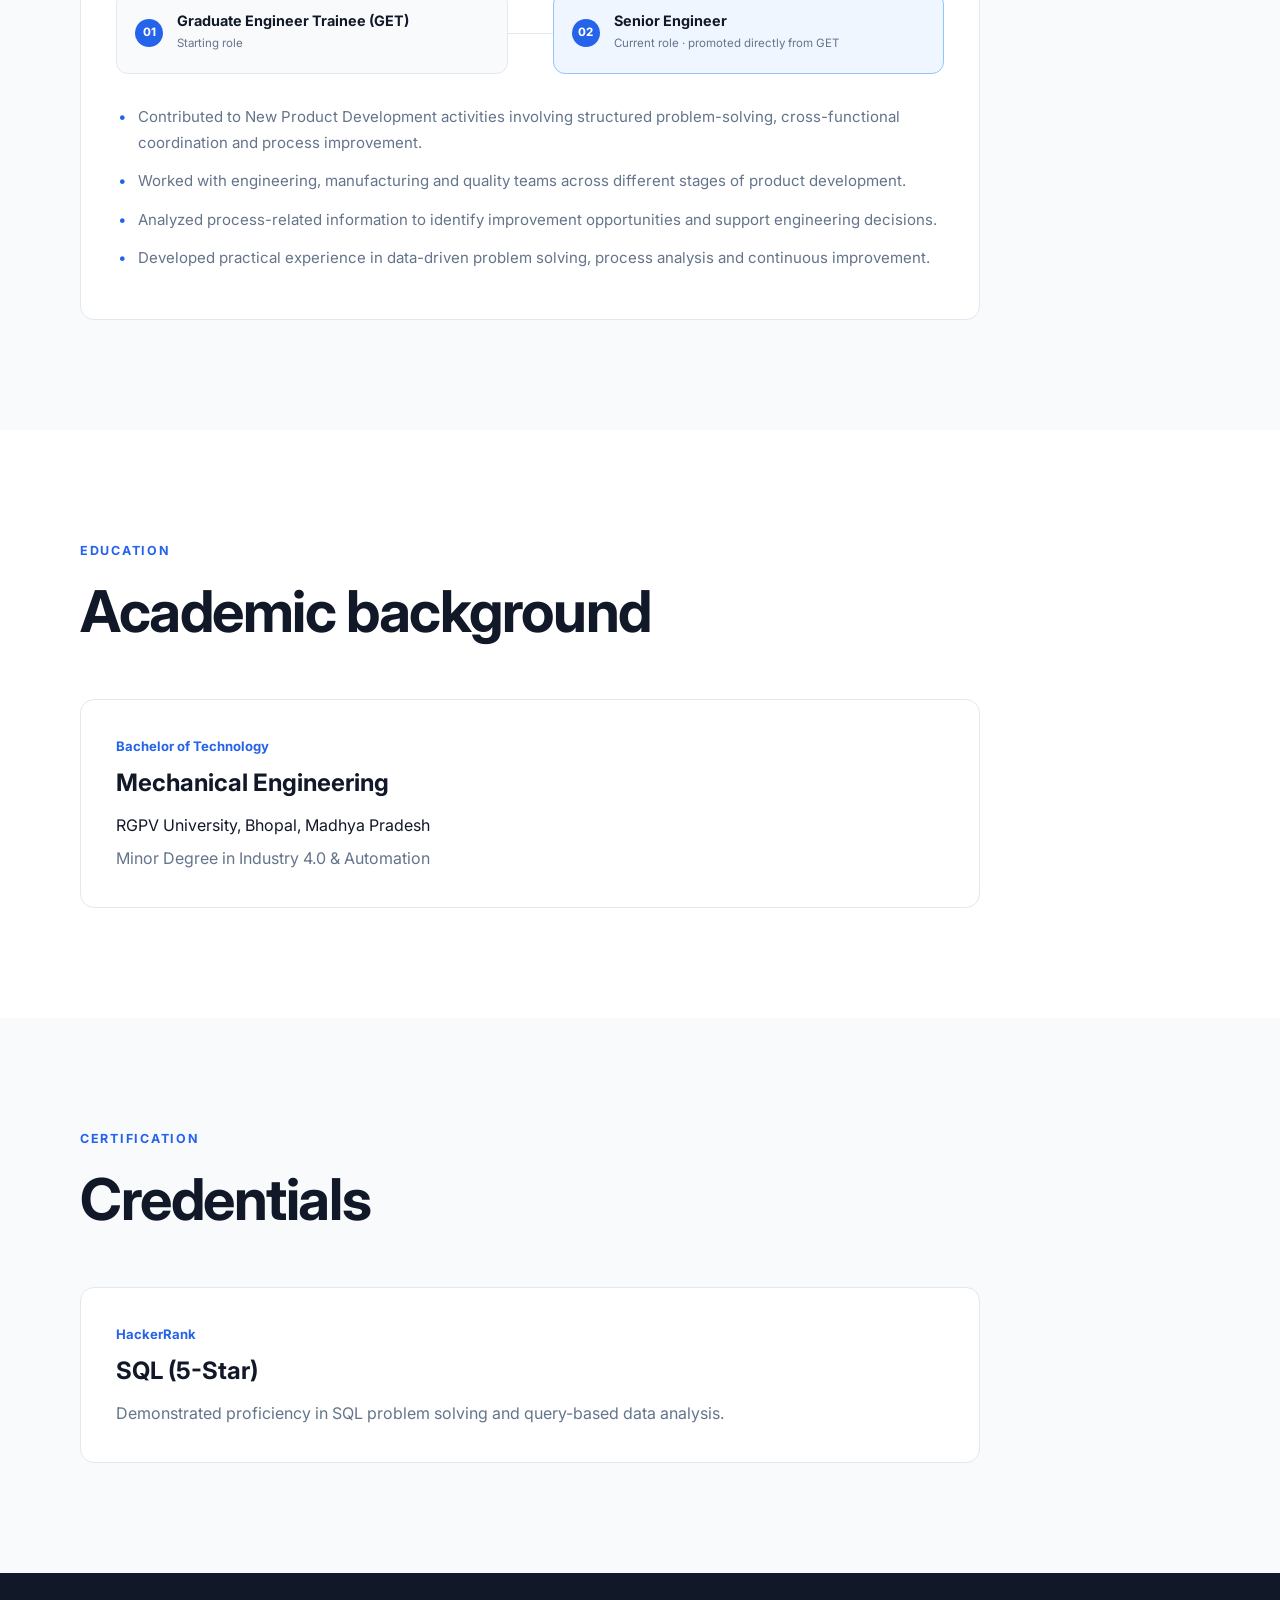
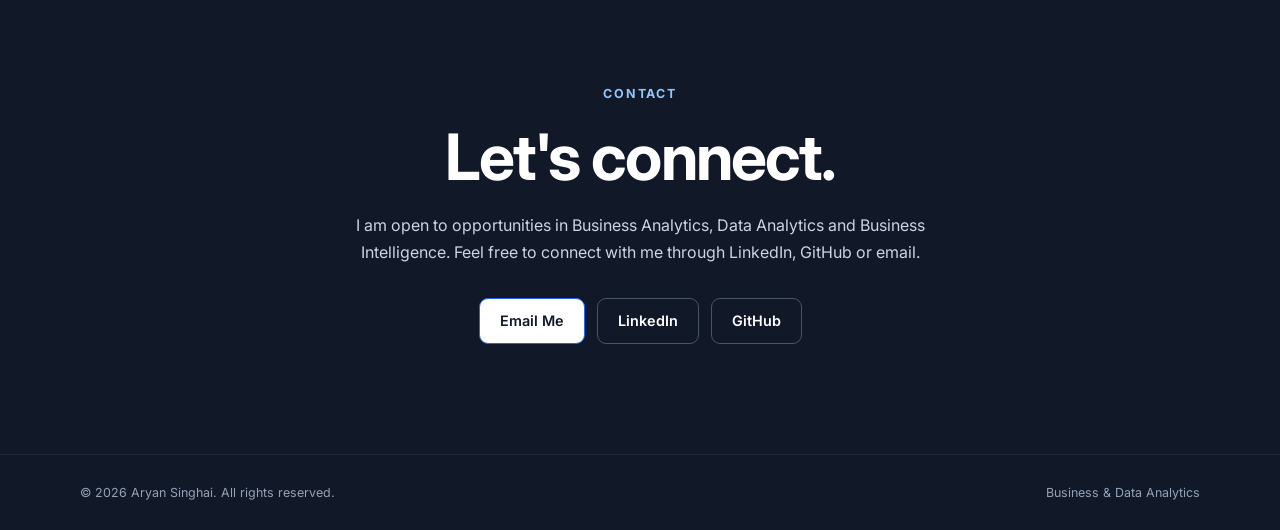
==== commit 8cb5cd98: "refactor: polish portfolio content and typography" ====
--- a/index.html
+++ b/index.html
@@ -2,7 +2,7 @@
 <html lang="en">
 <head>
 <meta charset="UTF-8"><meta name="viewport" content="width=device-width, initial-scale=1.0">
-<link rel="icon" type="image/png" href="assets/images/favicon.png"><title>Aryan Singhai | Business & Data Analytics</title>
+<link rel="icon" type="image/png" href="assets/images/favicon.png"><link rel="preconnect" href="https://fonts.googleapis.com"><link rel="preconnect" href="https://fonts.gstatic.com" crossorigin><link href="https://fonts.googleapis.com/css2?family=Inter:wght@400;500;600;700;800&display=swap" rel="stylesheet"><title>Aryan Singhai | Business & Data Analytics</title>
 <meta name="description" content="Aryan Singhai's Business & Data Analytics portfolio featuring practical projects in Excel, SQL and Power BI, focused on data analysis, visualization and business insights."><link rel="canonical" href="https://aryan-singhai.github.io/"><meta name="author" content="Aryan Singhai"><link rel="stylesheet" href="style.css">
 <style>
 /* HOME PAGE REFINEMENTS — equal project preview frames + career progression */
@@ -46,15 +46,15 @@
 <body>
 <header class="header"><nav class="navbar container"><a href="#home" class="logo">Aryan Singhai</a><button class="menu-toggle" id="menu-toggle" aria-label="Open navigation menu">☰</button><ul class="nav-links" id="nav-links"><li><a href="#home">Home</a></li><li><a href="#about">About</a></li><li><a href="#skills">Skills</a></li><li><a href="#projects">Projects</a></li><li><a href="#experience">Experience</a></li><li><a href="#education">Education</a></li><li><a href="#contact">Contact</a></li></ul><a href="assets/resume/Aryan_Singhai_Resume.pdf" class="resume-button" target="_blank">Resume</a></nav></header>
 <main>
-<section id="home" class="hero"><div class="container hero-content"><div class="hero-text"><div class="availability">Open to Business &amp; Data Analytics opportunities</div><p class="eyebrow">BUSINESS &amp; DATA ANALYTICS</p><h1>Turning data into <span>actionable business insights.</span></h1><p class="hero-description">Engineering professional transitioning into Business &amp; Data Analytics, with hands-on experience in Excel, SQL and Power BI. I build practical analytics projects to uncover trends, measure performance and support data-driven decision making.</p><div class="hero-buttons"><a href="#projects" class="primary-button">View Projects</a><a href="assets/resume/Aryan_Singhai_Resume.pdf" class="secondary-button" target="_blank">Download Resume</a></div><div class="social-links"><a href="https://www.linkedin.com/in/aryan-singhai/" target="_blank" rel="noopener noreferrer">LinkedIn</a><a href="https://github.com/Aryan-Singhai" target="_blank" rel="noopener noreferrer">GitHub</a></div></div></div></section>
-<section id="about" class="section"><div class="container"><div class="section-heading"><p class="section-label">ABOUT ME</p><h2>Engineering background. <span>Analytics mindset.</span></h2></div><div class="about-content"><div class="about-text"><p>I am an engineering professional with a background in Mechanical Engineering, currently working in New Product Development. My experience has developed my ability to work with structured problems, cross-functional teams and process-oriented challenges.</p><p>Alongside my professional experience, I have been building practical expertise in Business and Data Analytics, with a focus on Excel, SQL and Power BI.</p><p>I enjoy working with data to identify patterns, evaluate performance and translate analysis into insights that can support better business decisions. My portfolio showcases hands-on projects demonstrating this approach.</p></div><div class="about-focus"><h3>Currently focused on</h3><ul><li>Business &amp; Data Analytics</li><li>Business Intelligence</li><li>Data Visualization &amp; Reporting</li><li>Data-driven Decision Making</li></ul></div></div></div></section>
-<section id="skills" class="section section-alt"><div class="container"><div class="section-heading"><p class="section-label">SKILLS</p><h2>Tools &amp; capabilities</h2></div><div class="skills-grid"><div class="skill-card"><h3>Analytics</h3><div class="skill-list"><span>Microsoft Excel</span><span>SQL</span><span>Power BI</span><span>Data Analysis</span><span>Data Cleaning</span><span>Data Visualization</span></div></div><div class="skill-card"><h3>Business</h3><div class="skill-list"><span>KPI Analysis</span><span>Performance Reporting</span><span>Trend Analysis</span><span>Business Insights</span><span>Problem Solving</span><span>Process Improvement</span></div></div><div class="skill-card"><h3>Tools</h3><div class="skill-list"><span>Microsoft Office</span><span>Git &amp; GitHub</span><span>Power BI</span><span>Excel</span></div></div></div></div></section>
+<section id="home" class="hero"><div class="container hero-content"><div class="hero-text"><div class="availability">Open to Business &amp; Data Analytics opportunities</div><p class="eyebrow">BUSINESS &amp; DATA ANALYTICS</p><h1>Turning data into <span>actionable business insights.</span></h1><p class="hero-description">Mechanical Engineering professional with hands-on experience in Excel, SQL and Power BI, building analytics projects across sales, e-commerce and risk analytics.</p><div class="hero-buttons"><a href="#projects" class="primary-button">View Projects</a><a href="assets/resume/Aryan_Singhai_Resume.pdf" class="secondary-button" target="_blank">Download Resume</a></div><div class="social-links"><a href="https://www.linkedin.com/in/aryan-singhai/" target="_blank" rel="noopener noreferrer">LinkedIn</a><a href="https://github.com/Aryan-Singhai" target="_blank" rel="noopener noreferrer">GitHub</a></div></div></div></section>
+<section id="about" class="section"><div class="container"><div class="section-heading"><p class="section-label">ABOUT ME</p><h2>Engineering background. <span>Analytics mindset.</span></h2></div><div class="about-content"><div class="about-text"><p>I am a Mechanical Engineering professional working in New Product Development, with experience solving structured problems, collaborating across functions and improving processes.</p><p>Alongside my engineering experience, I have developed hands-on expertise in Business and Data Analytics using Excel, SQL and Power BI. My work focuses on turning data into clear performance measures, actionable insights and decision support.</p><p>I enjoy analyzing business performance, identifying trends and translating complex information into practical recommendations. My portfolio showcases projects across sales, e-commerce and risk analytics.</p></div><div class="about-focus"><h3>Currently focused on</h3><ul><li>Business &amp; Data Analytics</li><li>Business Intelligence</li><li>Data Visualization &amp; Reporting</li><li>Data-driven Decision Making</li></ul></div></div></div></section>
+<section id="skills" class="section section-alt"><div class="container"><div class="section-heading"><p class="section-label">SKILLS</p><h2>Tools &amp; capabilities</h2></div><div class="skills-grid"><div class="skill-card"><h3>Data &amp; BI</h3><div class="skill-list"><span>Data Analysis</span><span>SQL</span><span>Power BI</span><span>DAX</span><span>Power Query</span><span>Excel</span></div></div><div class="skill-card"><h3>Business Analytics</h3><div class="skill-list"><span>Business Analysis</span><span>KPI Tracking</span><span>Performance Reporting</span><span>Trend Analysis</span><span>Business Insights</span><span>Risk Analysis</span></div></div><div class="skill-card"><h3>Reporting &amp; Tools</h3><div class="skill-list"><span>Dashboarding</span><span>Data Visualization</span><span>Data Cleaning</span><span>Microsoft Office</span><span>Git &amp; GitHub</span></div></div></div></div></section>
 <section id="projects" class="section"><div class="container"><div class="section-heading"><p class="section-label">PROJECTS</p><h2>Featured projects</h2><p>Practical projects demonstrating data analysis, visualization and business problem-solving.</p></div><div class="projects-grid">
 <article class="project-card"><div class="project-image"><img src="assets/images/retail-sales-dashboard.png" alt="Retail Sales Performance Dashboard created by Aryan Singhai" loading="lazy"></div><div class="project-content"><p class="project-number">FEATURED PROJECT · 01</p><h3>Retail Sales Performance Dashboard</h3><p class="project-description">An interactive Excel dashboard analyzing 9,801 sales records to identify regional, category, segment, geographic and time-based performance trends.</p><div class="project-highlights"><p>Key analysis</p><ul><li>Regional and geographic sales performance</li><li>Category and segment contribution</li><li>Monthly and yearly sales trends</li><li>Top-performing cities and business segments</li></ul></div><div class="project-tags"><span>Excel</span><span>Pivot Tables</span><span>Data Analysis</span><span>Dashboard</span></div><div class="project-links"><a href="retail-sales-dashboard.html" class="project-link">View Project →</a><a href="https://github.com/Aryan-Singhai/retail-sales-performance-dashboard" target="_blank" rel="noopener noreferrer">GitHub →</a></div></div></article>
 <article class="project-card"><div class="project-image olist-project-preview"><div class="preview-main"><span class="preview-kicker">SQL · Business Analysis</span><h4>Olist E-Commerce<br>Business Analysis</h4><p>99K+ orders analyzed across revenue, customers, categories and delivery experience.</p></div><div class="preview-kpis"><div class="preview-kpi"><strong>+157.2%</strong><span>Revenue growth</span></div><div class="preview-kpi"><strong>$6.53M</strong><span>Jan–Aug 2018 revenue</span></div><div class="preview-kpi"><strong>~97%</strong><span>One-time customers</span></div><div class="preview-kpi"><strong>1.73 pts</strong><span>Satisfaction gap</span></div></div></div><div class="project-content"><p class="project-number">FEATURED PROJECT · 02</p><h3>Olist E-Commerce Business Analysis</h3><p class="project-description">A SQL-driven analysis of 99K+ orders uncovering revenue growth, monthly trends, customer retention, category performance and delivery experience insights.</p><div class="project-highlights"><p>Key analysis</p><ul><li>Revenue growth and monthly trends</li><li>Product category performance</li><li>Customer retention behavior</li><li>Delivery and customer satisfaction</li></ul></div><div class="project-tags"><span>SQL</span><span>SQL Server</span><span>Business Analysis</span><span>Data Analysis</span></div><div class="project-links"><a href="olist-ecommerce-analysis.html" class="project-link">View Project →</a><a href="https://github.com/Aryan-Singhai/olist-ecommerce-sql-analysis" target="_blank" rel="noopener noreferrer">GitHub →</a></div></div></article>
 <article class="project-card"><div class="project-image banking-project-preview"><img src="assets/images/banking-risk/executive-overview.png" alt="Banking Loan Risk Analytics Power BI Executive Overview dashboard created by Aryan Singhai" loading="lazy"></div><div class="project-content"><p class="project-number">FEATURED PROJECT · 03</p><h3>Banking &amp; Risk Analytics</h3><p class="project-description">A Power BI project focused on banking performance, customer behaviour, risk analysis and interactive business intelligence reporting.</p><div class="project-highlights"><p>Key focus</p><ul><li>Banking performance KPIs</li><li>Customer behaviour and segmentation</li><li>Risk analysis and patterns</li><li>Interactive Power BI reporting</li></ul></div><div class="project-tags"><span>Power BI</span><span>Power Query</span><span>DAX</span><span>Data Modelling</span></div><div class="project-links"><a href="banking-risk-analytics.html" class="project-link">View Project →</a><a href="https://github.com/Aryan-Singhai/banking-risk-analytics-power-bi" target="_blank" rel="noopener noreferrer">GitHub →</a></div></div></article>
 </div></div></section>
-<section id="experience" class="section section-alt"><div class="container"><div class="section-heading"><p class="section-label">EXPERIENCE</p><h2>Professional experience</h2></div><div class="experience-item"><div class="experience-header"><div><h3>Maxop Engineering Pvt. Ltd.</h3><p class="experience-role">Career progression — New Product Development</p></div><span class="experience-date">June 2025 — Present</span></div><div class="experience-progression"><div class="experience-stage"><span class="experience-stage-number">01</span><div><strong>Graduate Engineer Trainee (GET)</strong><small>Starting role</small></div></div><div class="experience-connector"></div><div class="experience-stage current"><span class="experience-stage-number">02</span><div><strong>Senior Engineer</strong><small>Current role · promoted from GET</small></div></div></div><ul class="experience-points"><li>Contributed to New Product Development activities involving structured problem-solving, cross-functional coordination and process improvement.</li><li>Worked with engineering, manufacturing and quality teams across different stages of product development.</li><li>Analyzed process-related information to identify improvement opportunities and support engineering decisions.</li><li>Developed practical experience in data-driven problem solving, process analysis and continuous improvement.</li></ul></div></div></section>
+<section id="experience" class="section section-alt"><div class="container"><div class="section-heading"><p class="section-label">EXPERIENCE</p><h2>Professional experience</h2></div><div class="experience-item"><div class="experience-header"><div><h3>Maxop Engineering Pvt. Ltd.</h3><p class="experience-role">Career progression — New Product Development</p></div><span class="experience-date">June 2025 — Present</span></div><div class="experience-progression"><div class="experience-stage"><span class="experience-stage-number">01</span><div><strong>Graduate Engineer Trainee (GET)</strong><small>Starting role</small></div></div><div class="experience-connector"></div><div class="experience-stage current"><span class="experience-stage-number">02</span><div><strong>Senior Engineer</strong><small>Current role · promoted directly from GET</small></div></div></div><ul class="experience-points"><li>Contributed to New Product Development activities involving structured problem-solving, cross-functional coordination and process improvement.</li><li>Worked with engineering, manufacturing and quality teams across different stages of product development.</li><li>Analyzed process-related information to identify improvement opportunities and support engineering decisions.</li><li>Developed practical experience in data-driven problem solving, process analysis and continuous improvement.</li></ul></div></div></section>
 <section id="education" class="section"><div class="container"><div class="section-heading"><p class="section-label">EDUCATION</p><h2>Academic background</h2></div><div class="education-card"><p class="education-degree">Bachelor of Technology</p><h3>Mechanical Engineering</h3><p>RGPV University, Bhopal, Madhya Pradesh</p><p class="education-minor">Minor Degree in Industry 4.0 &amp; Automation</p></div></div></section>
-<section id="contact" class="section contact-section"><div class="container contact-content"><p class="section-label">CONTACT</p><h2>Let's connect.</h2><p>I am open to opportunities in Business Analytics, Data Analytics and Business Intelligence. Feel free to connect with me through LinkedIn, GitHub or email.</p><div class="contact-links"><a href="mailto:singhaiaryan45@gmail.com" class="primary-button">Email Me</a><a href="https://www.linkedin.com/in/aryan-singhai/" target="_blank" rel="noopener noreferrer" class="secondary-button">LinkedIn</a><a href="https://github.com/Aryan-Singhai" target="_blank" rel="noopener noreferrer" class="secondary-button">GitHub</a></div></div></section>
+<section id="certifications" class="section section-alt"><div class="container"><div class="section-heading"><p class="section-label">CERTIFICATION</p><h2>Credentials</h2></div><div class="education-card"><p class="education-degree">HackerRank</p><h3>SQL (5-Star)</h3><p>Demonstrated proficiency in SQL problem solving and query-based data analysis.</p></div></div></section><section id="contact" class="section contact-section"><div class="container contact-content"><p class="section-label">CONTACT</p><h2>Let's connect.</h2><p>I am open to opportunities in Business Analytics, Data Analytics and Business Intelligence. Feel free to connect with me through LinkedIn, GitHub or email.</p><div class="contact-links"><a href="mailto:singhaiaryan45@gmail.com" class="primary-button">Email Me</a><a href="https://www.linkedin.com/in/aryan-singhai/" target="_blank" rel="noopener noreferrer" class="secondary-button">LinkedIn</a><a href="https://github.com/Aryan-Singhai" target="_blank" rel="noopener noreferrer" class="secondary-button">GitHub</a></div></div></section>
 </main><footer class="footer"><div class="container footer-content"><p>© 2026 Aryan Singhai. All rights reserved.</p><p>Business &amp; Data Analytics</p></div></footer><script src="script.js"></script></body></html>
--- a/style.css
+++ b/style.css
@@ -36,7 +36,7 @@
 ========================================================= */
 .header { position: sticky; top: 0; z-index: 1000; background: rgba(255,255,255,.94); backdrop-filter: blur(12px); border-bottom: 1px solid rgba(226,232,240,.8); }
 .navbar { min-height: 76px; display: flex; align-items: center; gap: 30px; }
-.logo { font-size: 1.15rem; font-weight: 750; letter-spacing: -.02em; white-space: nowrap; }
+.logo { font-size: 1.15rem; font-weight: 700; letter-spacing: -.02em; white-space: nowrap; }
 .nav-links { display: flex; align-items: center; gap: 28px; margin-left: auto; }
 .nav-links a { font-size: .9rem; color: var(--text-light); font-weight: 500; transition: color var(--transition); }
 .nav-links a:hover { color: var(--text); }
@@ -49,13 +49,13 @@
 /* =========================================================
    SHARED BUTTONS / TAGS
 ========================================================= */
-.primary-button,.secondary-button,.btn { display: inline-flex; align-items: center; justify-content: center; min-height: 46px; padding: 0 20px; border-radius: 9px; font-size: .9rem; font-weight: 650; transition: all var(--transition); white-space: nowrap; }
+.primary-button,.secondary-button,.btn { display: inline-flex; align-items: center; justify-content: center; min-height: 46px; padding: 0 20px; border-radius: 9px; font-size: .9rem; font-weight: 600; transition: all var(--transition); white-space: nowrap; }
 .primary-button,.btn-primary { background: var(--accent); color: #fff; border: 1px solid var(--accent); }
 .primary-button:hover,.btn-primary:hover { background: var(--accent-dark); border-color: var(--accent-dark); transform: translateY(-2px); }
 .secondary-button,.btn-secondary { background: var(--bg); color: var(--text); border: 1px solid var(--border); }
 .secondary-button:hover,.btn-secondary:hover { border-color: var(--accent); color: var(--accent); transform: translateY(-2px); }
 .project-tags,.project-tech-tags,.sql-skills { display: flex; flex-wrap: wrap; gap: 8px; }
-.project-tags span,.project-tech-tags span,.sql-skills span,.tools-grid span,.skill-list span { display: inline-flex; align-items: center; padding: 6px 10px; border: 1px solid var(--border); border-radius: 7px; background: var(--bg-alt); color: var(--text-light); font-size: .78rem; font-weight: 550; }
+.project-tags span,.project-tech-tags span,.sql-skills span,.tools-grid span,.skill-list span { display: inline-flex; align-items: center; padding: 6px 10px; border: 1px solid var(--border); border-radius: 7px; background: var(--bg-alt); color: var(--text-light); font-size: .78rem; font-weight: 500; }
 .project-tech-tags span,.sql-skills span { border-radius: 999px; }
 
 /* =========================================================
@@ -64,18 +64,18 @@
 .section { padding: 110px 0; }
 .section-alt { background: var(--bg-alt); }
 .section-heading { max-width: 720px; margin-bottom: 55px; }
-.section-heading h2 { font-size: clamp(2.2rem,5vw,3.6rem); line-height: 1.1; letter-spacing: -.04em; font-weight: 740; }
+.section-heading h2 { font-size: clamp(2.2rem,5vw,3.6rem); line-height: 1.12; letter-spacing: -.025em; font-weight: 700; }
 .section-heading h2 span { color: var(--accent); }
 .section-heading > p:last-child { margin-top: 18px; color: var(--text-light); }
-.section-label,.eyebrow,.project-eyebrow { color: var(--accent); font-size: .78rem; font-weight: 750; letter-spacing: .14em; margin-bottom: 18px; text-transform: uppercase; }
+.section-label,.eyebrow,.project-eyebrow { color: var(--accent); font-size: .78rem; font-weight: 700; letter-spacing: .14em; margin-bottom: 18px; text-transform: uppercase; }
 
 /* =========================================================
    HOME HERO
 ========================================================= */
-.availability { display: inline-flex; align-items: center; margin-bottom: 22px; padding: 7px 12px; border: 1px solid #bfdbfe; border-radius: 999px; background: var(--accent-soft); color: var(--accent-dark); font-size: .78rem; font-weight: 650; }
+.availability { display: inline-flex; align-items: center; margin-bottom: 22px; padding: 7px 12px; border: 1px solid #bfdbfe; border-radius: 999px; background: var(--accent-soft); color: var(--accent-dark); font-size: .78rem; font-weight: 600; }
 .hero { min-height: calc(100vh - 76px); display: flex; align-items: center; padding: 100px 0; }
 .hero-text { max-width: 820px; }
-.hero h1 { max-width: 850px; font-size: clamp(3.2rem,7vw,6rem); line-height: 1.03; letter-spacing: -.055em; font-weight: 760; }
+.hero h1 { max-width: 850px; font-size: clamp(3.2rem,7vw,6rem); line-height: 1.08; letter-spacing: -.035em; font-weight: 700; }
 .hero h1 span { display: block; color: var(--accent); }
 .hero-description { max-width: 700px; margin-top: 28px; color: var(--text-light); font-size: 1.12rem; line-height: 1.8; }
 .hero-buttons { display: flex; align-items: center; gap: 14px; margin-top: 36px; flex-wrap: wrap; }
@@ -108,12 +108,12 @@
 .project-image,.project-card-image { width: 100%; background: #eef2f7; overflow: hidden; }
 .project-image img,.project-card-image img { display: block; width: 100%; height: auto; object-fit: cover; }
 .project-content,.project-card-content { padding: 30px; }
-.project-number { color: var(--accent); font-size: .8rem; font-weight: 750; margin-bottom: 10px; }
+.project-number { color: var(--accent); font-size: .8rem; font-weight: 700; margin-bottom: 10px; }
 .project-content h3,.project-card-content h3 { font-size: 1.35rem; line-height: 1.3; margin-bottom: 14px; }
 .project-description,.project-card-content > p { color: var(--text-light); font-size: .92rem; line-height: 1.7; }
 .project-tags { margin-top: 22px; align-items: center; }
 .project-links { display: flex; align-items: center; flex-wrap: wrap; gap: 22px; margin-top: 25px; }
-.project-link,.project-card-content .project-links a { color: var(--accent); font-size: .87rem; font-weight: 650; }
+.project-link,.project-card-content .project-links a { color: var(--accent); font-size: .87rem; font-weight: 600; }
 .project-link:hover,.project-card-content .project-links a:hover { color: var(--accent-dark); }
 .project-highlights { margin-top: 22px; padding-top: 20px; border-top: 1px solid var(--border); }
 .project-highlights p { font-size: .8rem; font-weight: 700; color: var(--text); margin-bottom: 10px; text-transform: uppercase; letter-spacing: .06em; }
@@ -121,7 +121,7 @@
 .project-highlights li { position: relative; padding-left: 16px; color: var(--text-light); font-size: .82rem; }
 .project-highlights li::before { content: "•"; position: absolute; left: 0; color: var(--accent); font-weight: 800; }
 .project-coming-soon { min-height: 300px; display: flex; align-items: center; }
-.coming-soon { display: inline-block; margin-top: 22px; color: var(--text-light); font-size: .8rem; font-weight: 650; }
+.coming-soon { display: inline-block; margin-top: 22px; color: var(--text-light); font-size: .8rem; font-weight: 600; }
 
 /* =========================================================
    EXPERIENCE / EDUCATION / CONTACT / FOOTER
@@ -141,7 +141,7 @@
 .contact-section { background: var(--text); color: #fff; }
 .contact-content { text-align: center; max-width: 760px; }
 .contact-content .section-label { color: #93c5fd; }
-.contact-content h2 { font-size: clamp(2.5rem,5vw,4.5rem); line-height: 1.05; letter-spacing: -.045em; }
+.contact-content h2 { font-size: clamp(2.5rem,5vw,4.5rem); line-height: 1.08; letter-spacing: -.03em; }
 .contact-content > p:not(.section-label) { margin: 20px auto 0; max-width: 600px; color: #cbd5e1; }
 .contact-links { display: flex; justify-content: center; flex-wrap: wrap; gap: 12px; margin-top: 32px; }
 .contact-section .primary-button { background: #fff; color: var(--text); }
@@ -155,7 +155,7 @@
    PROJECT 1 — SHARED CASE STUDY
 ========================================================= */
 .project-case-hero { padding: 105px 0 85px; background: var(--bg-alt); border-bottom: 1px solid var(--border); }
-.project-case-hero h1 { max-width: 900px; font-size: clamp(3rem,7vw,5.5rem); line-height: 1.04; letter-spacing: -.055em; margin-top: 18px; }
+.project-case-hero h1 { max-width: 900px; font-size: clamp(3rem,7vw,5.5rem); line-height: 1.08; letter-spacing: -.035em; margin-top: 18px; }
 .case-hero-description { max-width: 720px; margin-top: 25px; color: var(--text-light); font-size: 1.1rem; line-height: 1.8; }
 .case-tags { margin-top: 28px; }
 .case-buttons { display: flex; gap: 12px; flex-wrap: wrap; margin-top: 32px; }
@@ -168,7 +168,7 @@
 .info-item span { display: block; color: var(--text-light); font-size: .78rem; margin-bottom: 4px; }
 .question-grid { display: grid; grid-template-columns: repeat(3,1fr); gap: 20px; }
 .question-card { padding: 28px; background: var(--bg); border: 1px solid var(--border); border-radius: var(--radius); }
-.question-card > span,.process-card > span { color: var(--accent); font-size: .78rem; font-weight: 750; }
+.question-card > span,.process-card > span { color: var(--accent); font-size: .78rem; font-weight: 700; }
 .question-card h3 { margin-top: 14px; font-size: 1.1rem; }
 .question-card p { margin-top: 8px; color: var(--text-light); font-size: .88rem; }
 .process-grid { display: grid; grid-template-columns: repeat(4,1fr); gap: 20px; }
@@ -177,7 +177,7 @@
 .process-card p { margin-top: 10px; color: var(--text-light); font-size: .86rem; }
 .findings-grid { display: grid; grid-template-columns: repeat(3,1fr); gap: 20px; }
 .finding-card { padding: 28px; background: var(--bg); border: 1px solid var(--border); border-radius: var(--radius); }
-.finding-value { display: block; color: var(--accent); font-size: 1.8rem; line-height: 1.2; font-weight: 750; }
+.finding-value { display: block; color: var(--accent); font-size: 1.8rem; line-height: 1.2; font-weight: 700; }
 .finding-card h3 { margin-top: 12px; font-size: 1rem; }
 .finding-card p { margin-top: 8px; color: var(--text-light); font-size: .85rem; line-height: 1.65; }
 .dashboard-image { width: 100%; border: 1px solid var(--border); border-radius: var(--radius); overflow: hidden; background: var(--bg-alt); box-shadow: 0 20px 50px rgba(15,23,42,.08); }
@@ -187,7 +187,7 @@
 .project-end { background: var(--text); color: #fff; }
 .project-end-content { max-width: 700px; }
 .project-end .section-label { color: #93c5fd; }
-.project-end h2 { font-size: clamp(2.4rem,5vw,4rem); line-height: 1.05; letter-spacing: -.045em; }
+.project-end h2 { font-size: clamp(2.4rem,5vw,4rem); line-height: 1.08; letter-spacing: -.03em; }
 .project-end p:not(.section-label) { margin: 18px 0 28px; color: #cbd5e1; }
 .project-end .primary-button { background: #fff; color: var(--text); }
 
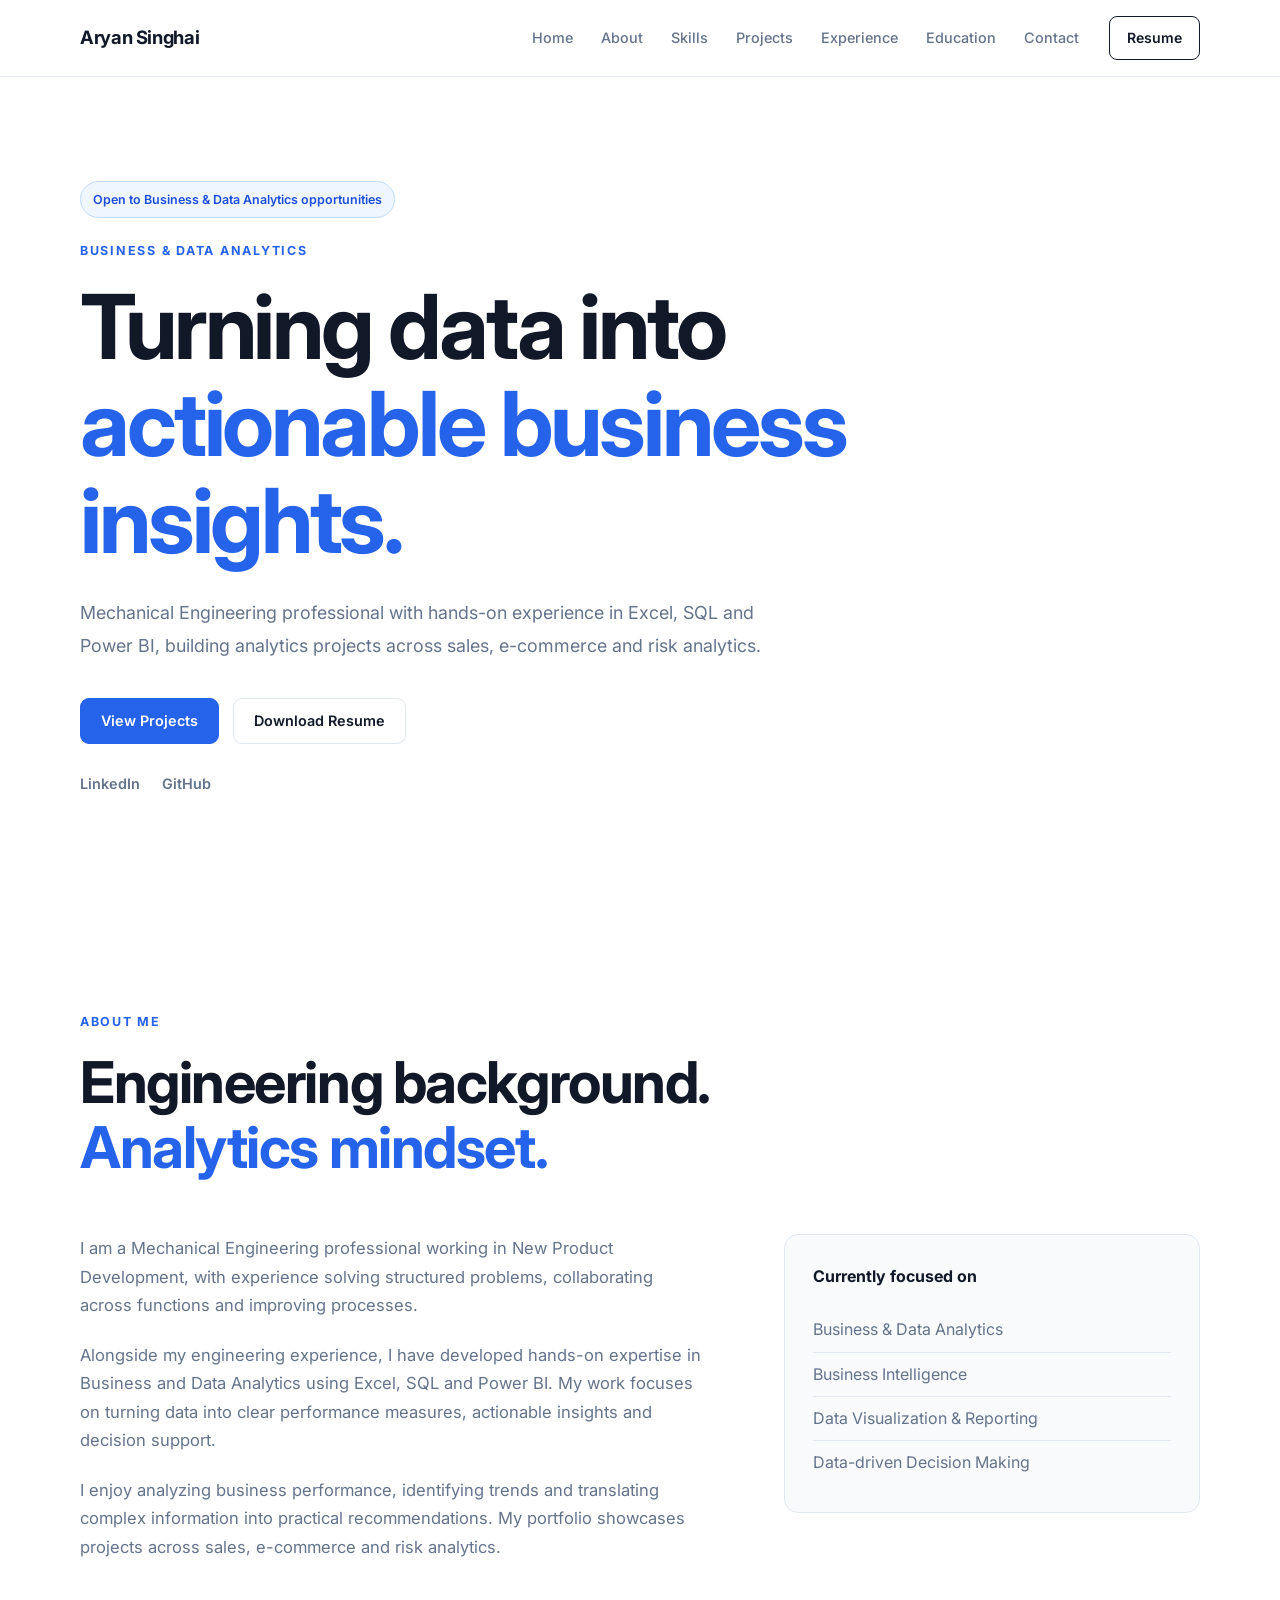
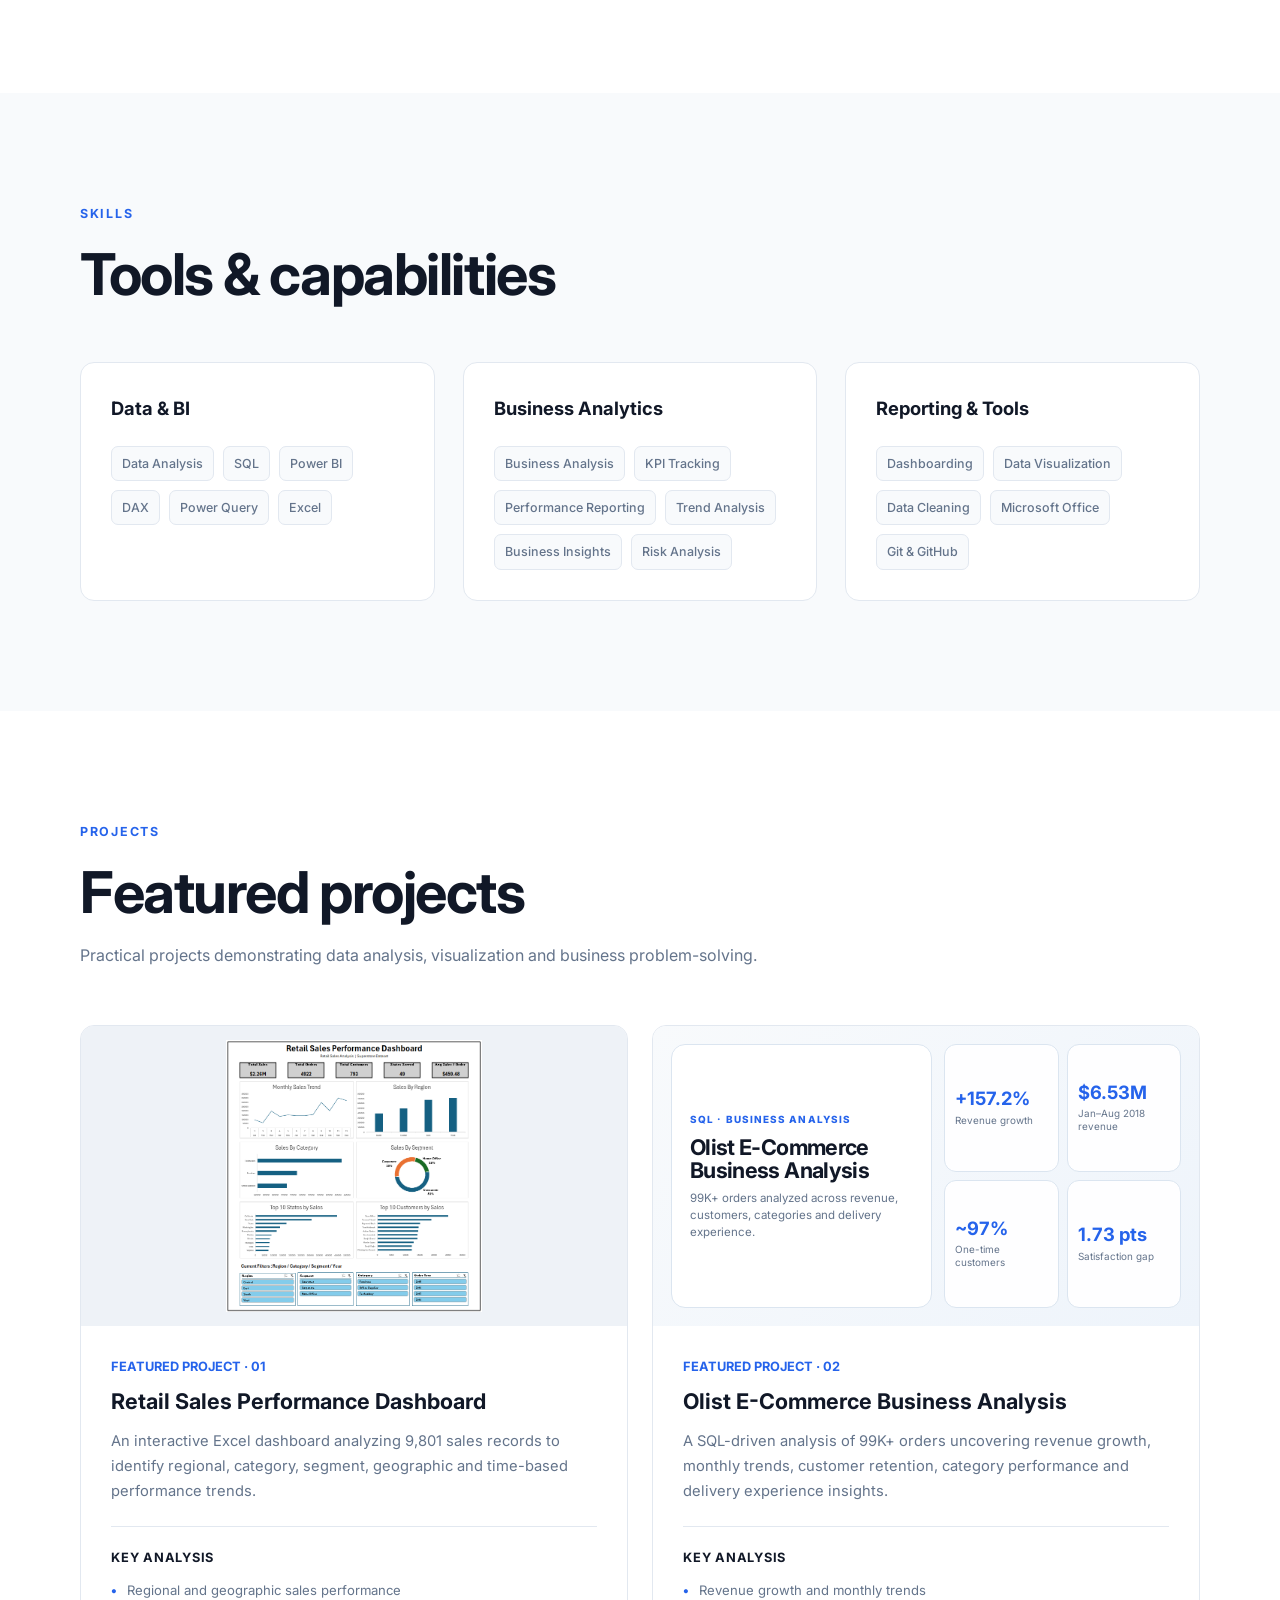
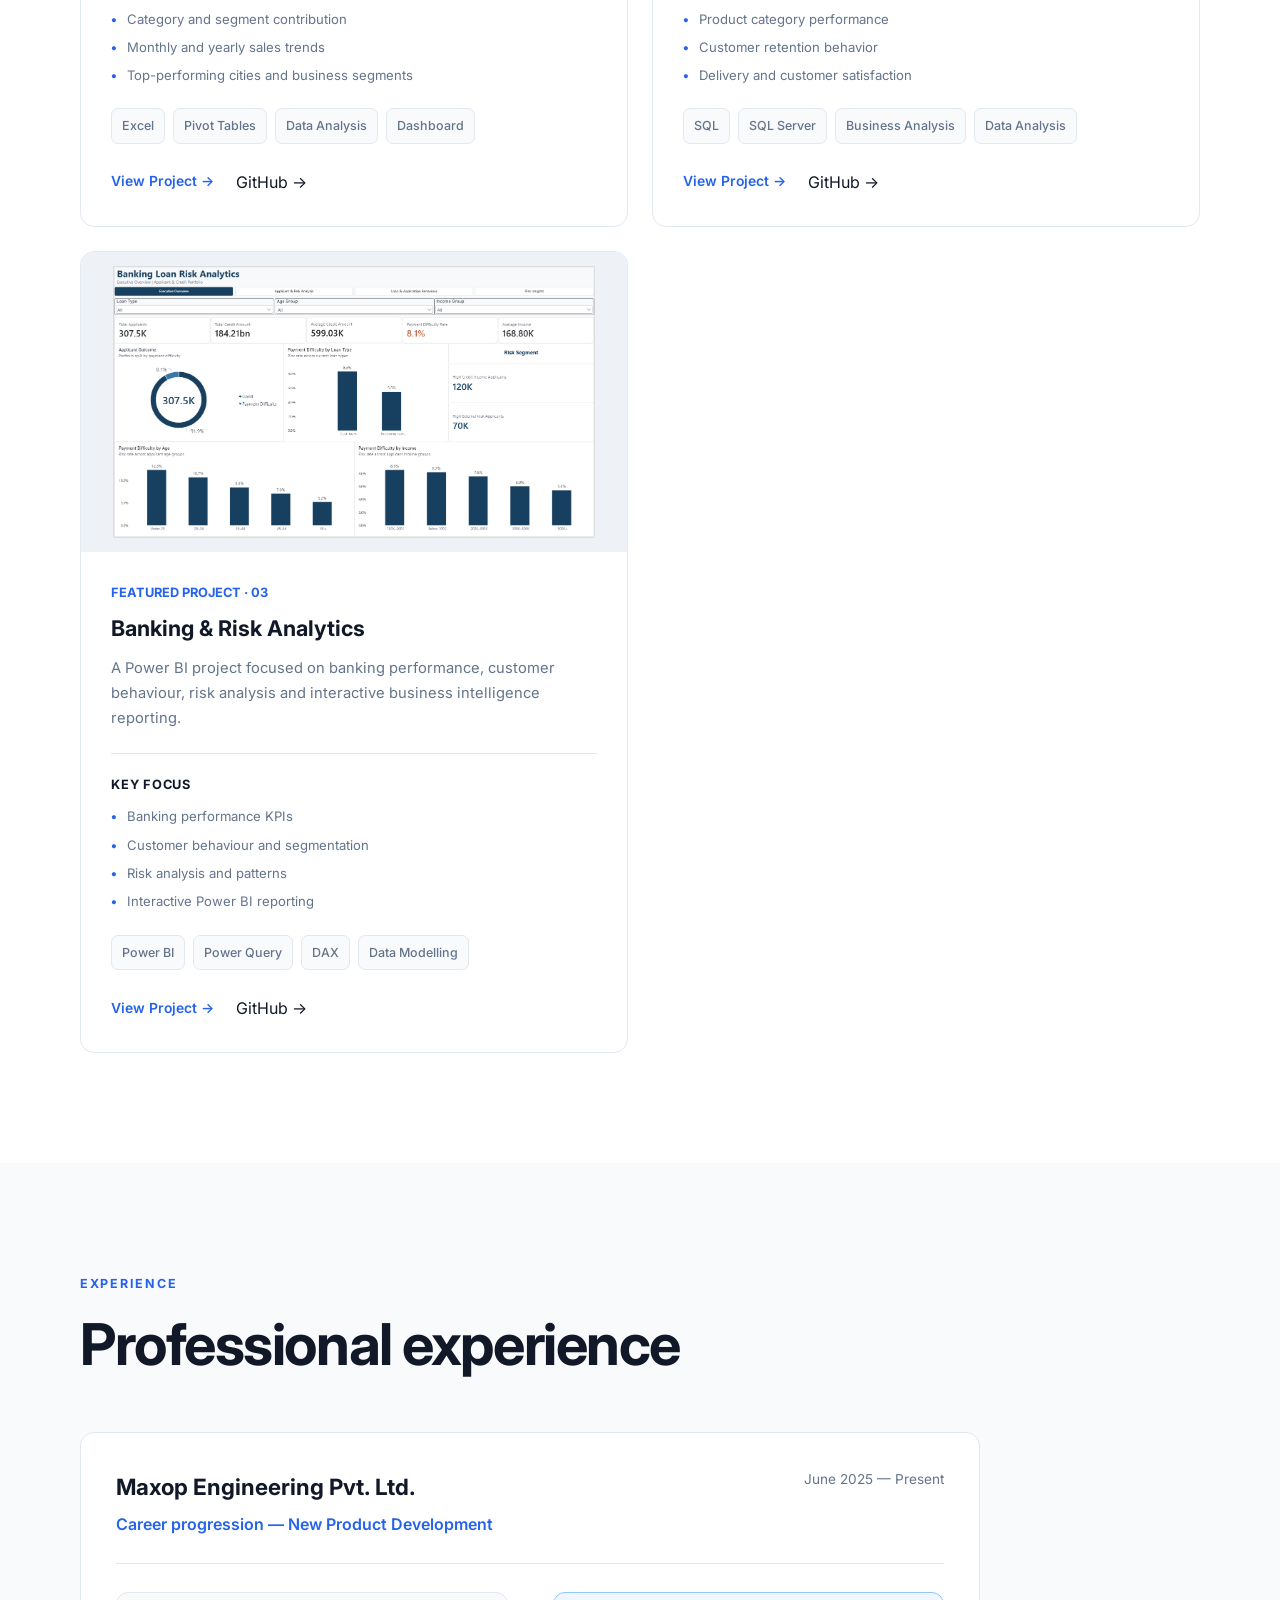
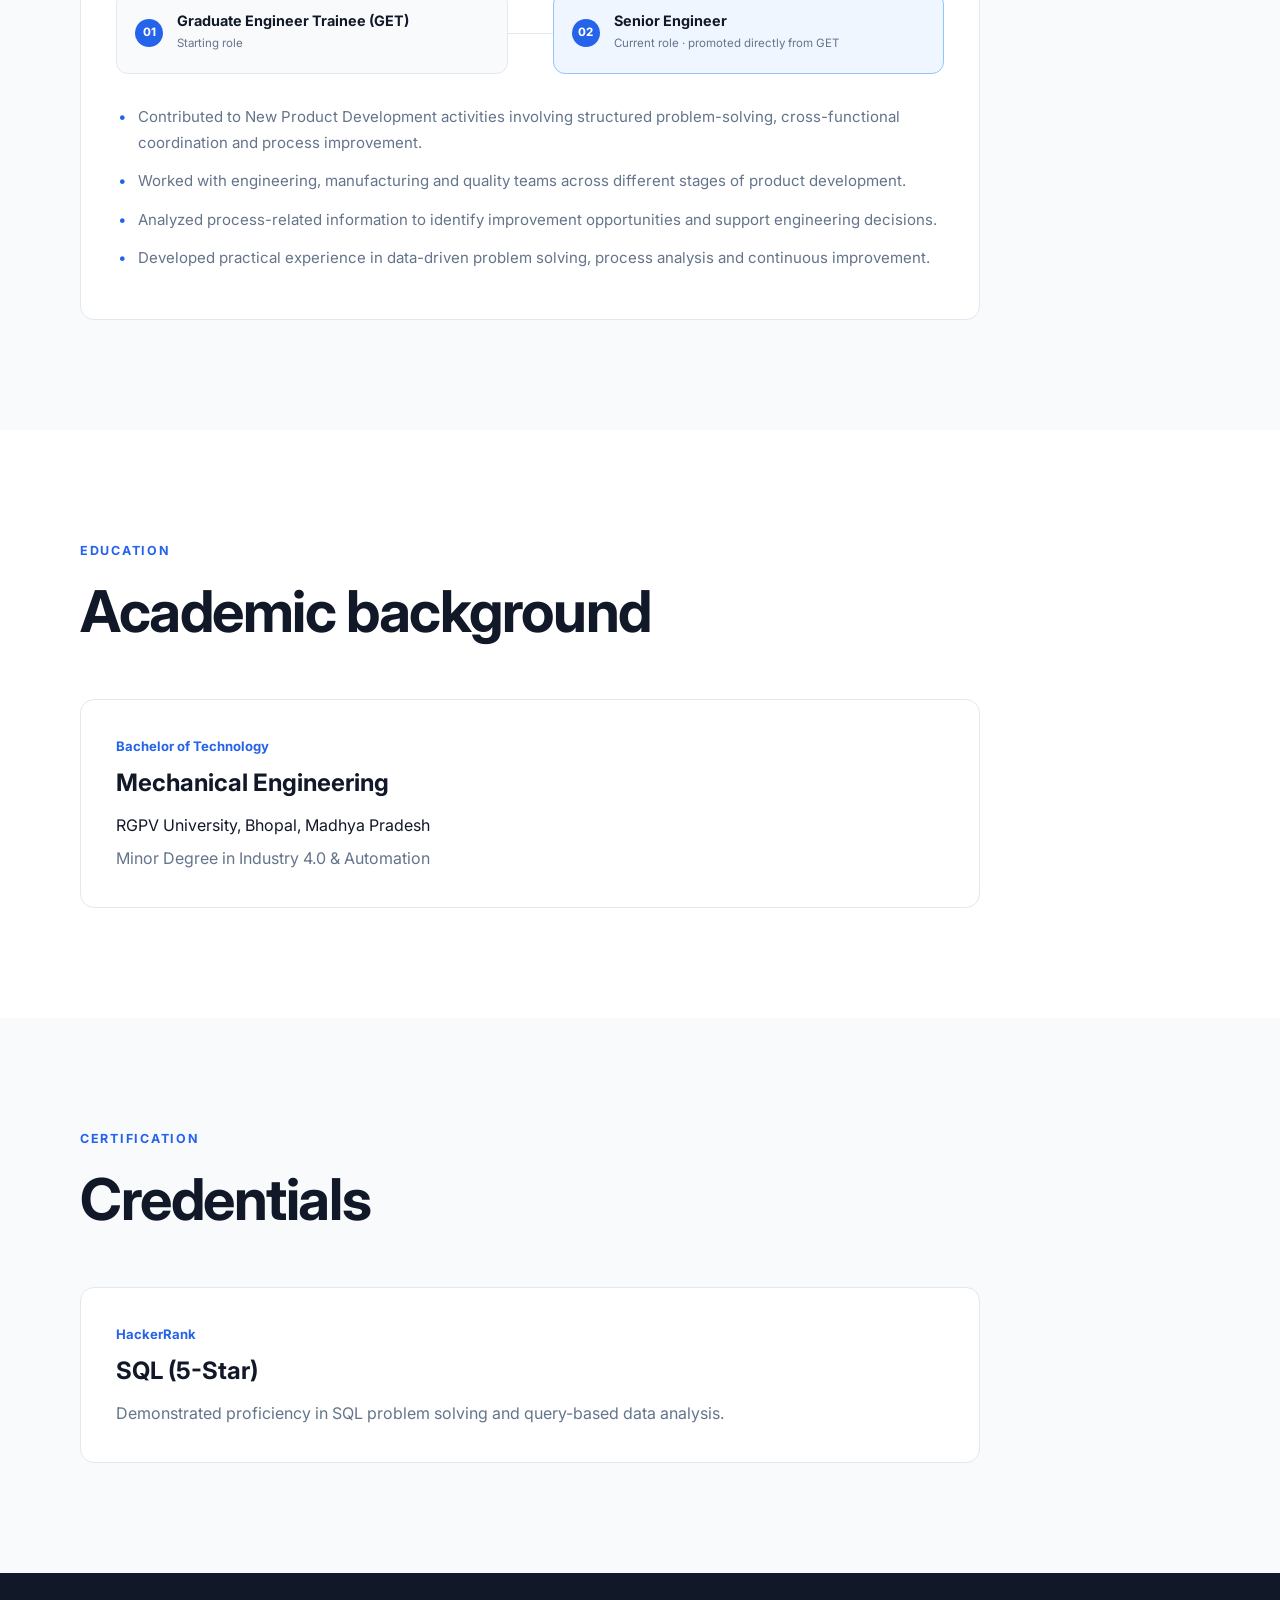
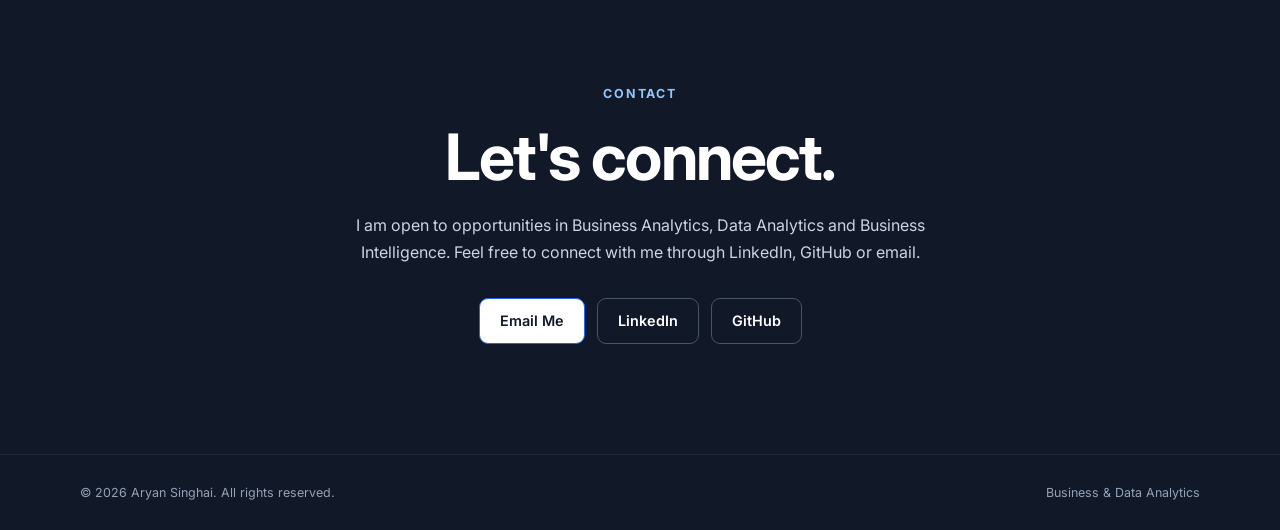
==== commit 962284e9: "Fix Olist project preview overflow" ====
--- a/index.html
+++ b/index.html
@@ -8,15 +8,15 @@
 /* HOME PAGE REFINEMENTS — equal project preview frames + career progression */
 #projects .project-image { height: 300px; background: #eef2f7; }
 #projects .project-image > img { width: 100%; height: 100%; object-fit: contain; display: block; padding: 14px; }
-#projects .olist-project-preview { height: 300px; padding: 28px; display: grid; grid-template-columns: 1.15fr .85fr; gap: 18px; background: linear-gradient(135deg,#f8fafc 0%,#eef4fb 100%); }
-#projects .olist-project-preview .preview-main { min-width: 0; padding: 26px; border: 1px solid #dbe5f0; border-radius: 14px; background: #fff; display: flex; flex-direction: column; justify-content: center; }
-#projects .olist-project-preview .preview-kicker { color: #2563eb; font-size: .68rem; font-weight: 800; letter-spacing: .12em; text-transform: uppercase; margin-bottom: 12px; }
-#projects .olist-project-preview .preview-main h4 { font-size: 1.55rem; line-height: 1.1; letter-spacing: -.035em; margin-bottom: 10px; }
-#projects .olist-project-preview .preview-main p { color: #64748b; font-size: .8rem; line-height: 1.55; max-width: 290px; }
-#projects .olist-project-preview .preview-kpis { display: grid; grid-template-columns: 1fr 1fr; gap: 10px; }
-#projects .olist-project-preview .preview-kpi { padding: 18px 15px; border: 1px solid #dbe5f0; border-radius: 12px; background: rgba(255,255,255,.92); display: flex; flex-direction: column; justify-content: center; }
-#projects .olist-project-preview .preview-kpi strong { color: #2563eb; font-size: 1.35rem; line-height: 1.1; }
-#projects .olist-project-preview .preview-kpi span { margin-top: 6px; color: #64748b; font-size: .68rem; line-height: 1.3; }
+#projects .olist-project-preview { height: 300px; padding: 18px; box-sizing: border-box; display: grid; grid-template-columns: 1.05fr .95fr; gap: 12px; background: linear-gradient(135deg,#f8fafc 0%,#eef4fb 100%); overflow: hidden; }
+#projects .olist-project-preview .preview-main { min-width: 0; min-height: 0; padding: 18px; border: 1px solid #dbe5f0; border-radius: 14px; background: #fff; display: flex; flex-direction: column; justify-content: center; overflow: hidden; }
+#projects .olist-project-preview .preview-kicker { color: #2563eb; font-size: .62rem; font-weight: 800; letter-spacing: .11em; text-transform: uppercase; margin-bottom: 8px; }
+#projects .olist-project-preview .preview-main h4 { font-size: 1.35rem; line-height: 1.08; letter-spacing: -.03em; margin-bottom: 8px; }
+#projects .olist-project-preview .preview-main p { color: #64748b; font-size: .72rem; line-height: 1.45; max-width: 260px; }
+#projects .olist-project-preview .preview-kpis { min-width: 0; min-height: 0; display: grid; grid-template-columns: 1fr 1fr; grid-template-rows: minmax(0,1fr) minmax(0,1fr); gap: 8px; }
+#projects .olist-project-preview .preview-kpi { min-width: 0; min-height: 0; padding: 12px 10px; border: 1px solid #dbe5f0; border-radius: 12px; background: rgba(255,255,255,.92); display: flex; flex-direction: column; justify-content: center; overflow: hidden; }
+#projects .olist-project-preview .preview-kpi strong { color: #2563eb; font-size: 1.15rem; line-height: 1.05; }
+#projects .olist-project-preview .preview-kpi span { margin-top: 5px; color: #64748b; font-size: .62rem; line-height: 1.25; }
 #projects .banking-project-preview { height: 300px; padding: 0; overflow: hidden; background: #eef2f7; }
 #projects .banking-project-preview img { width: 100%; height: 100%; object-fit: contain; display: block; }
 .experience-progression { display: grid; grid-template-columns: 1fr 45px 1fr; align-items: center; margin: 28px 0 30px; }
@@ -29,13 +29,15 @@
 .education-minor { margin-top: 6px; color: var(--text-light); }
 @media (max-width: 700px) {
     #projects .project-image { height: 230px; }
-    #projects .olist-project-preview { height: 230px; padding: 16px; gap: 10px; }
-    #projects .olist-project-preview .preview-main { padding: 16px; }
-    #projects .olist-project-preview .preview-main h4 { font-size: 1.15rem; }
-    #projects .olist-project-preview .preview-main p { font-size: .7rem; }
-    #projects .olist-project-preview .preview-kpi { padding: 12px 9px; }
-    #projects .olist-project-preview .preview-kpi strong { font-size: 1rem; }
-    #projects .olist-project-preview .preview-kpi span { font-size: .58rem; }
+    #projects .olist-project-preview { height: 230px; padding: 10px; gap: 8px; }
+    #projects .olist-project-preview .preview-main { padding: 10px; border-radius: 10px; }
+    #projects .olist-project-preview .preview-kicker { font-size: .52rem; letter-spacing: .09em; margin-bottom: 6px; }
+    #projects .olist-project-preview .preview-main h4 { font-size: .98rem; line-height: 1.05; margin-bottom: 6px; }
+    #projects .olist-project-preview .preview-main p { font-size: .6rem; line-height: 1.35; }
+    #projects .olist-project-preview .preview-kpis { gap: 6px; }
+    #projects .olist-project-preview .preview-kpi { padding: 8px 6px; border-radius: 9px; }
+    #projects .olist-project-preview .preview-kpi strong { font-size: .82rem; }
+    #projects .olist-project-preview .preview-kpi span { margin-top: 3px; font-size: .5rem; line-height: 1.2; }
     #projects .banking-project-preview { height: 230px; }
     .experience-progression { grid-template-columns: 1fr; gap: 8px; }
     .experience-connector { width: 1px; height: 16px; margin-left: 30px; }
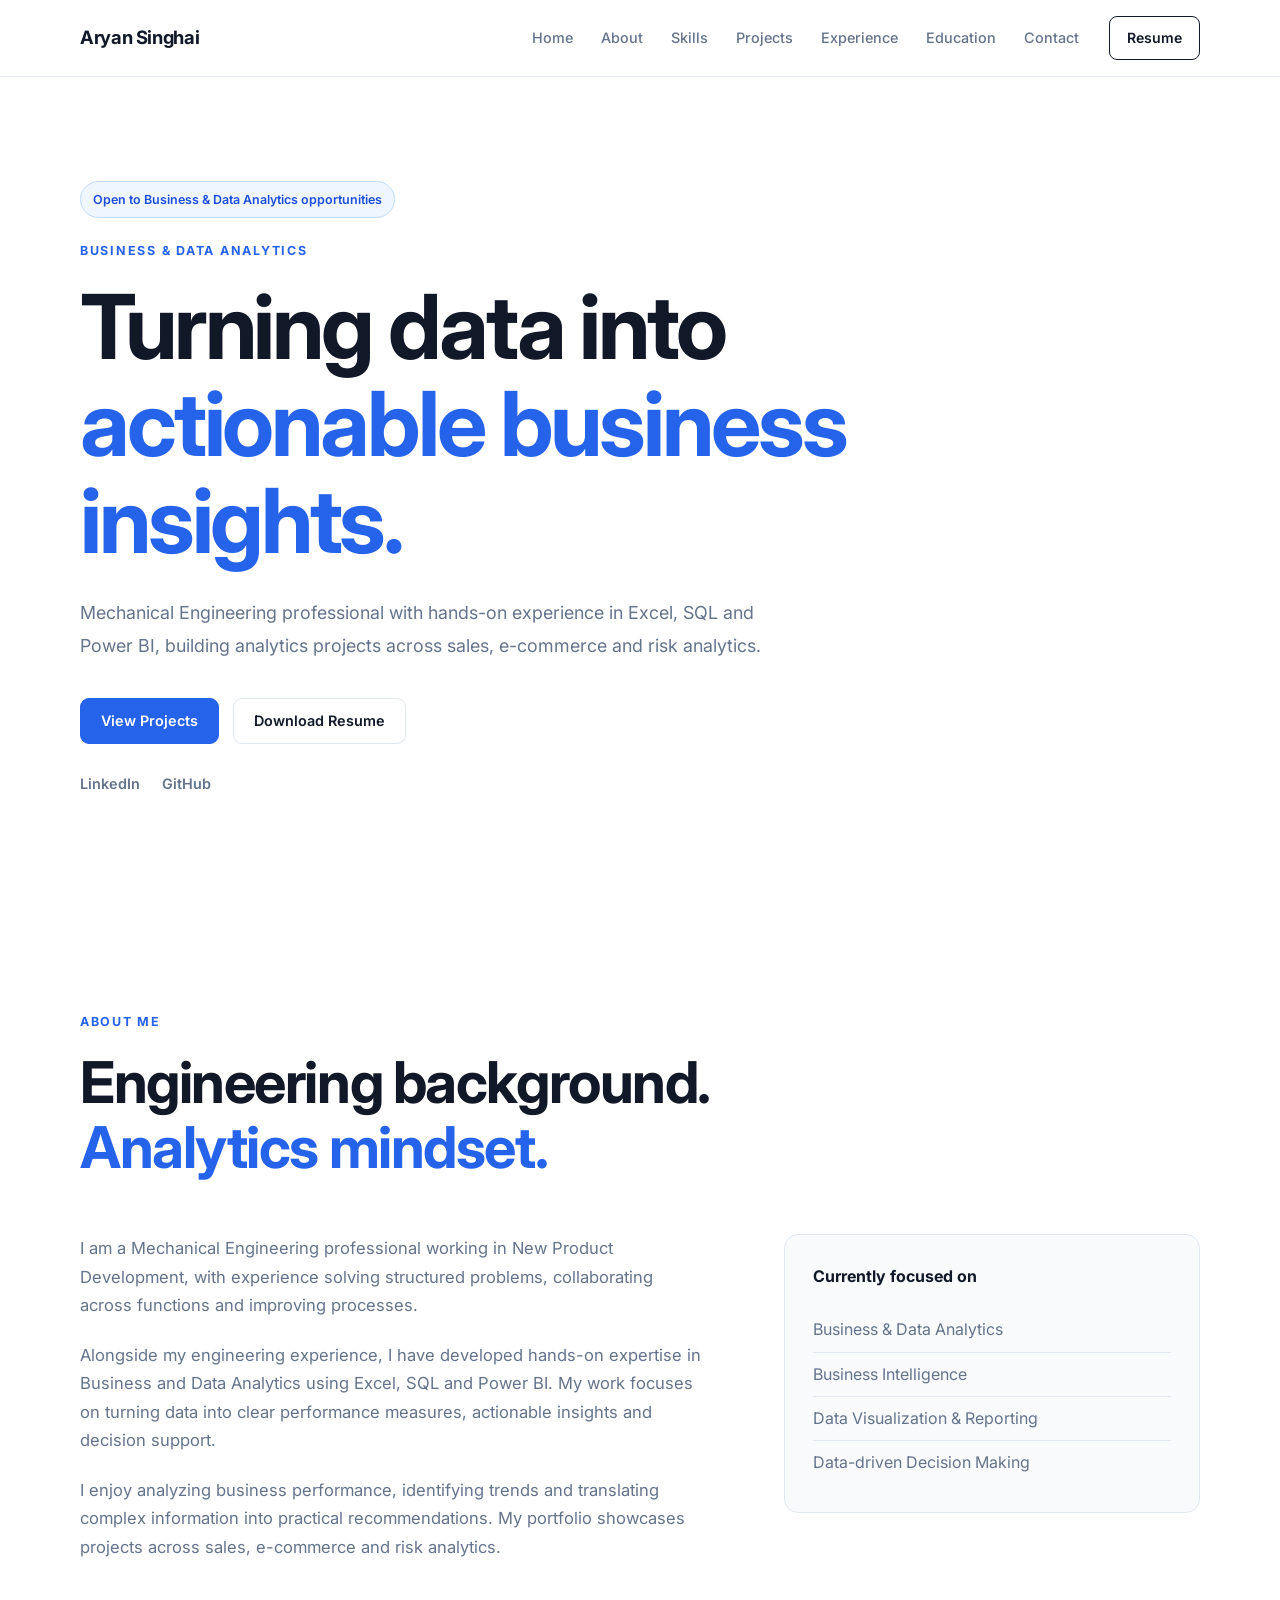
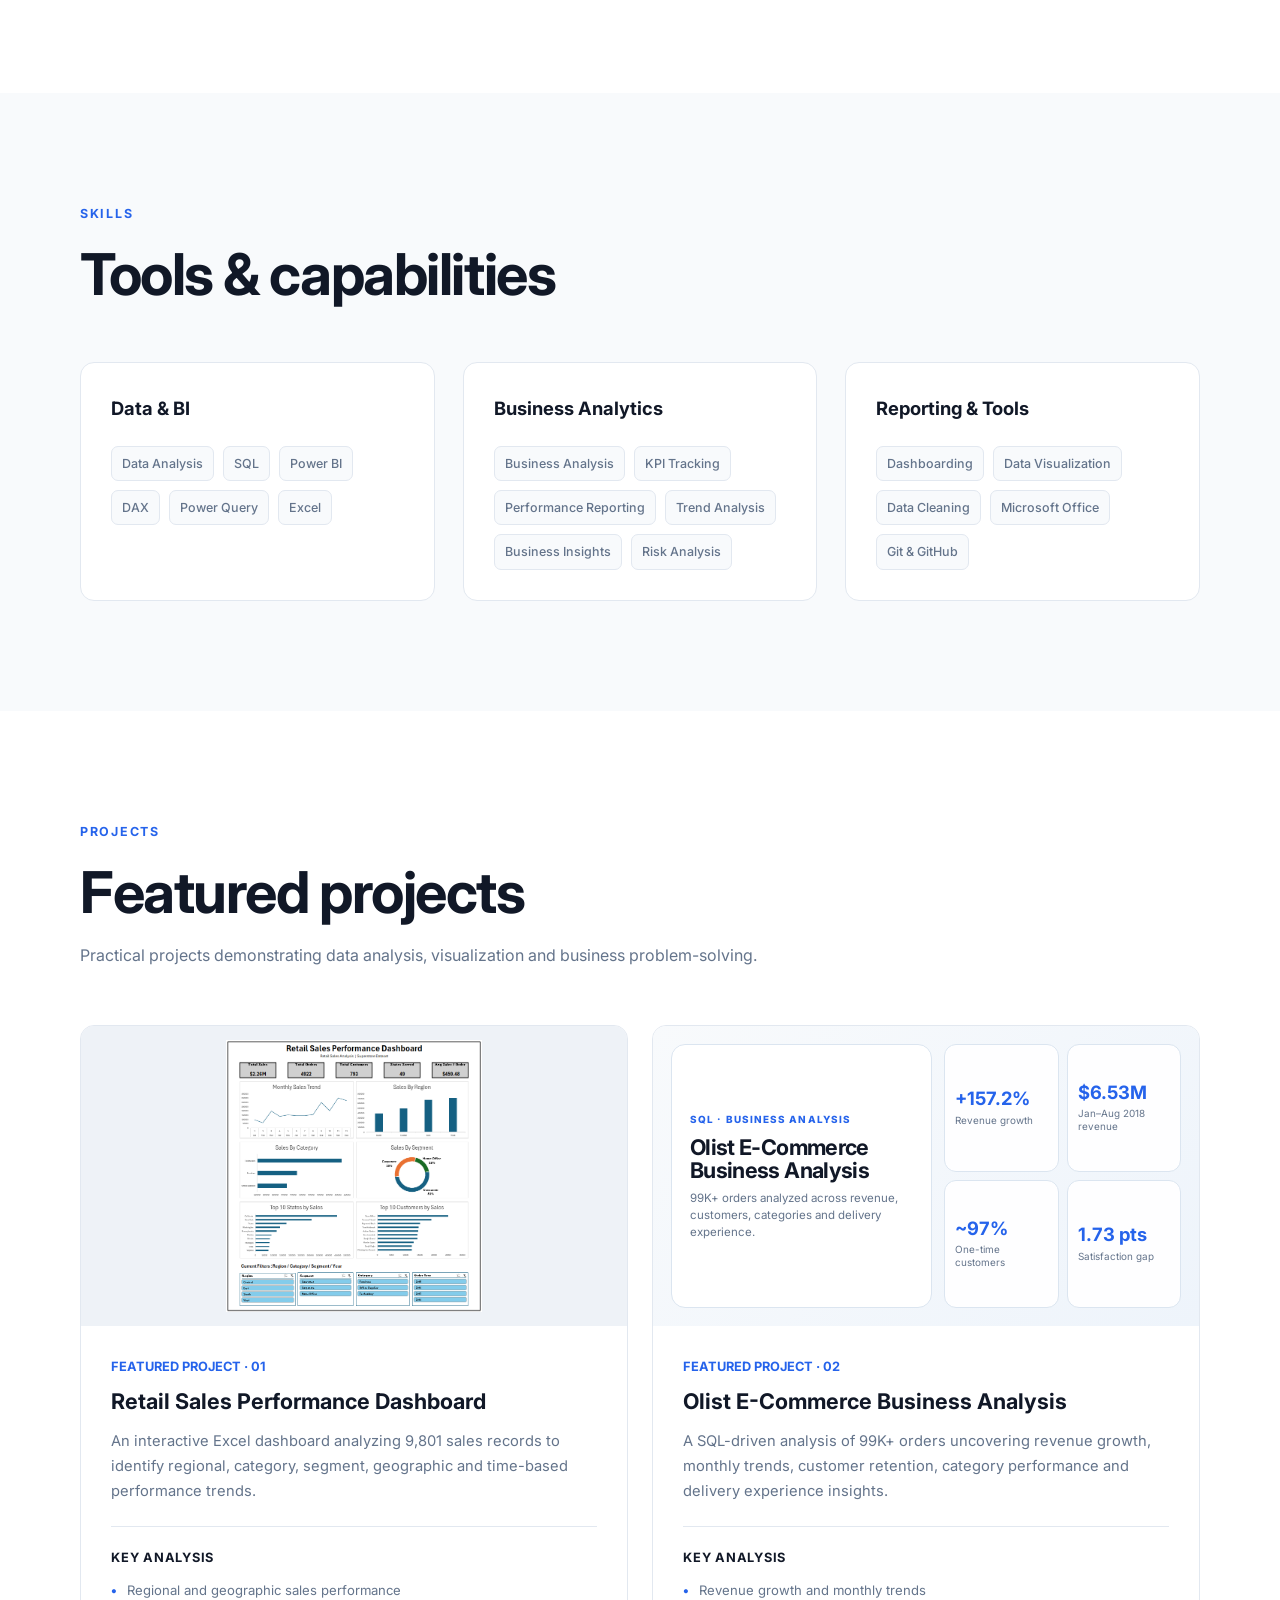
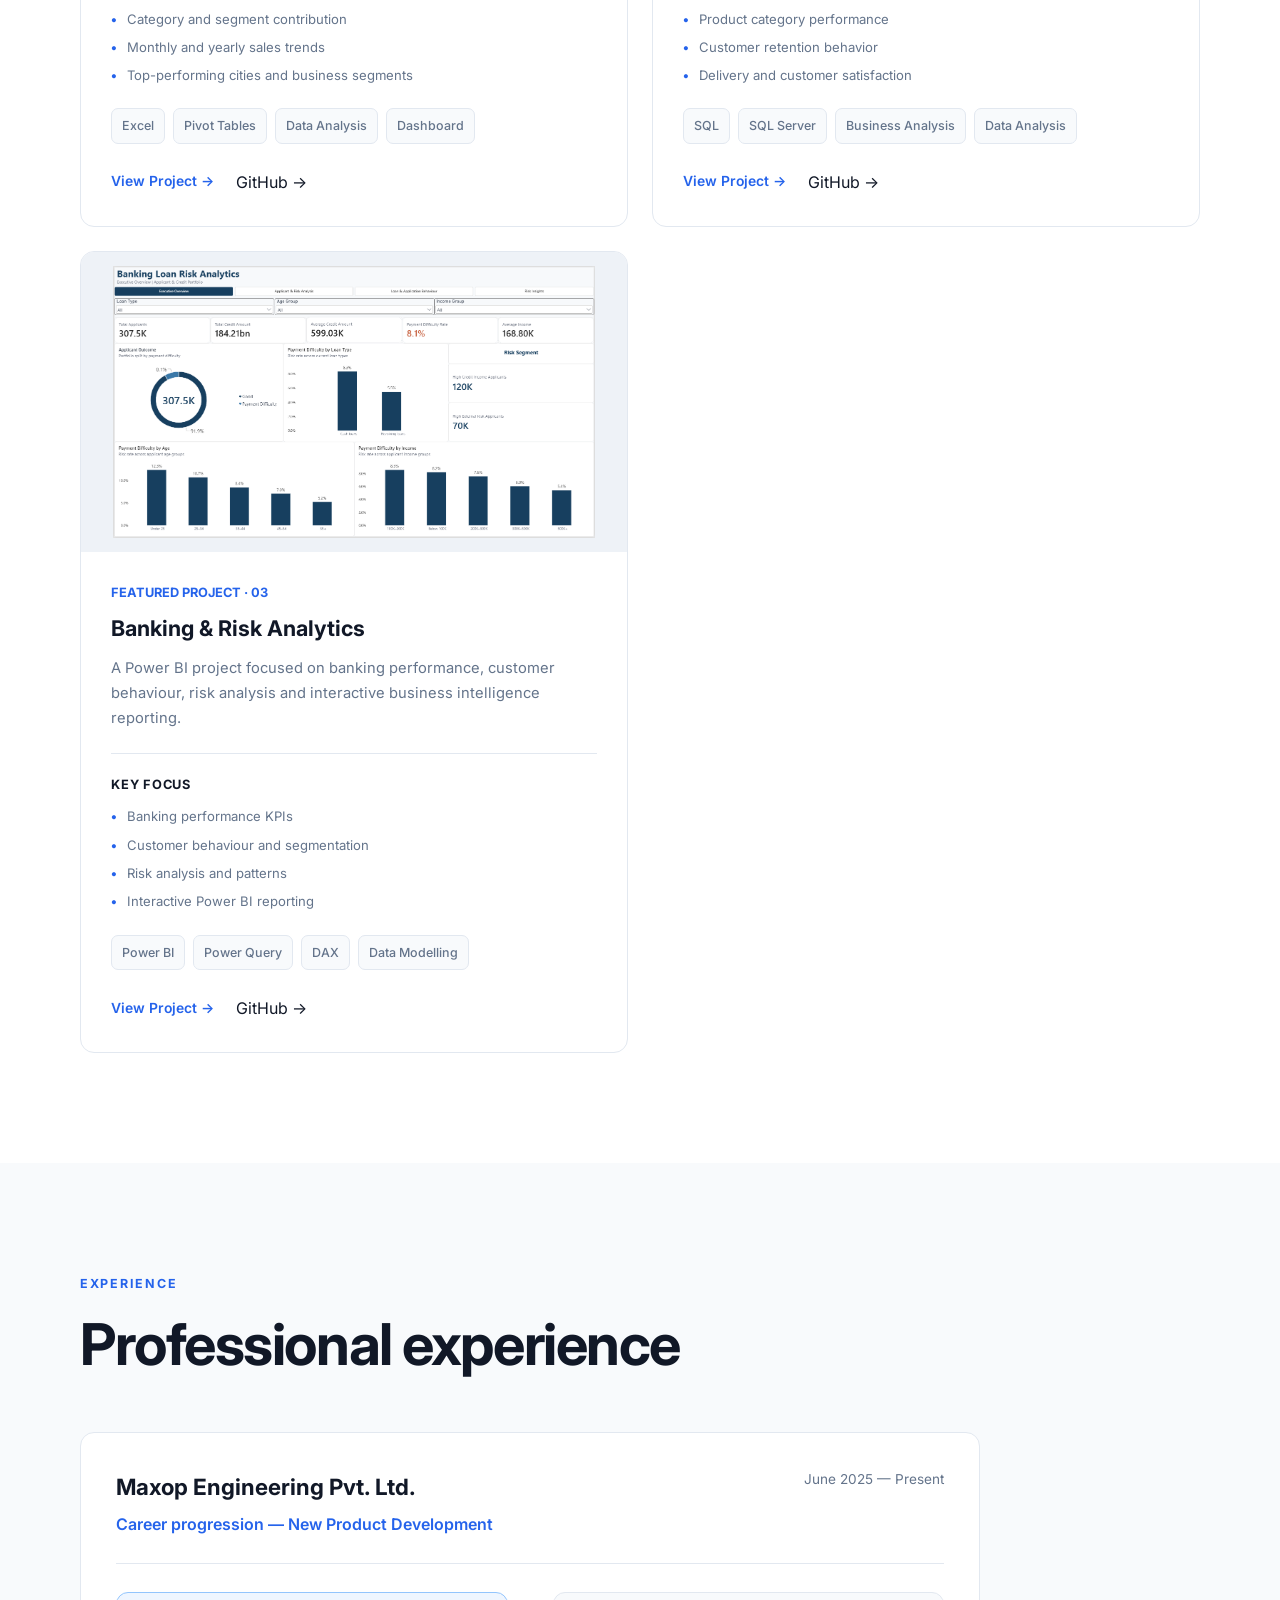
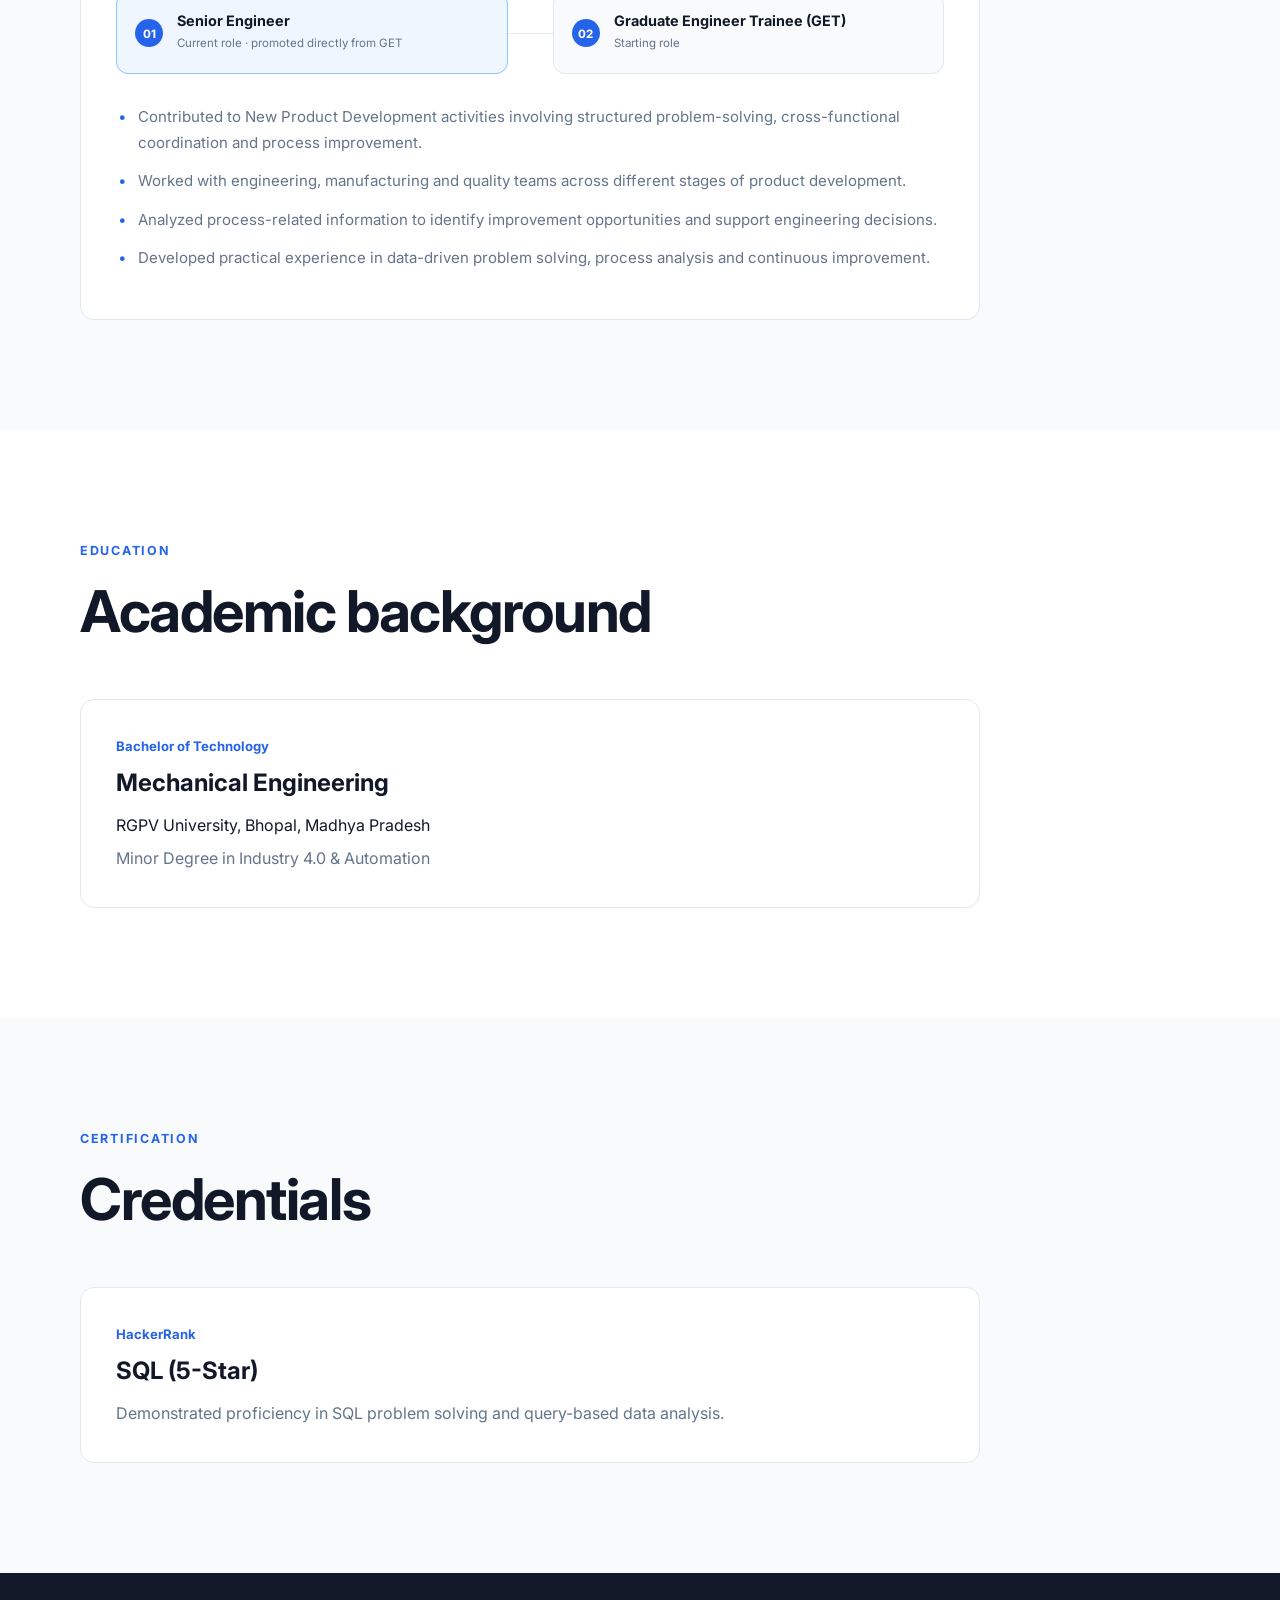
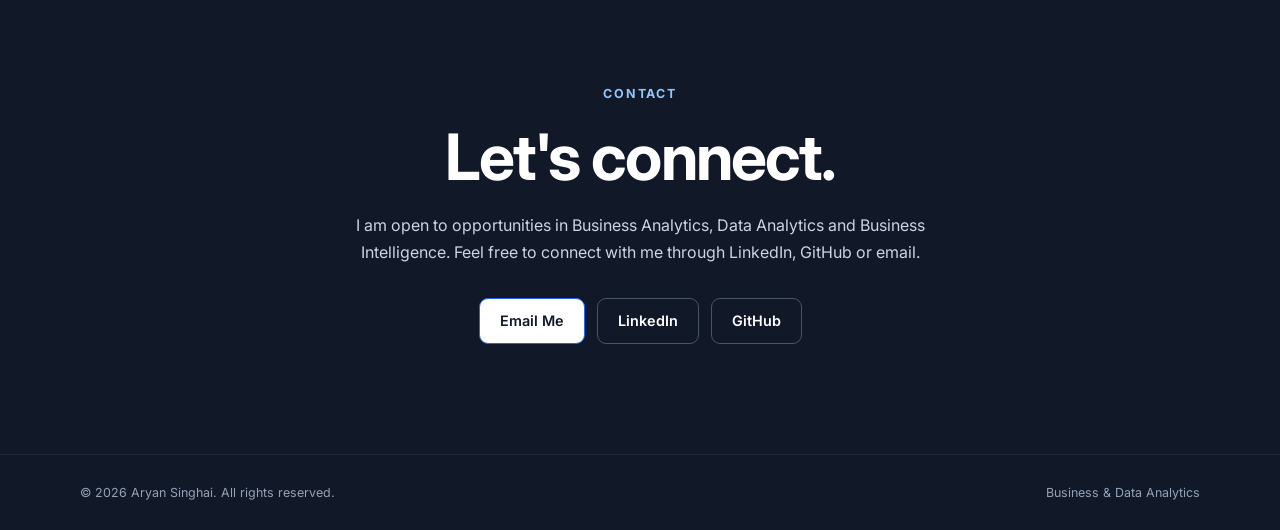
==== commit 7f838274: "Fix experience section reverse chronological order" ====
--- a/index.html
+++ b/index.html
@@ -22,7 +22,15 @@
 .experience-progression { display: grid; grid-template-columns: 1fr 45px 1fr; align-items: center; margin: 28px 0 30px; }
 .experience-stage { min-height: 82px; padding: 16px 18px; border: 1px solid var(--border); border-radius: 12px; background: var(--bg-alt); display: flex; align-items: center; gap: 14px; }
 .experience-stage.current { border-color: #93c5fd; background: var(--accent-soft); }
+/* Reverse chronological order: current role first, previous role second */
+.experience-stage.current { order: 1; }
+.experience-connector { order: 2; }
+.experience-stage:not(.current) { order: 3; }
 .experience-stage-number { width: 28px; height: 28px; flex: 0 0 28px; display: grid; place-items: center; border-radius: 50%; background: var(--accent); color: #fff; font-size: .72rem; font-weight: 750; }
+.experience-stage.current .experience-stage-number { font-size: 0; }
+.experience-stage.current .experience-stage-number::after { content: "01"; font-size: .72rem; }
+.experience-stage:not(.current) .experience-stage-number { font-size: 0; }
+.experience-stage:not(.current) .experience-stage-number::after { content: "02"; font-size: .72rem; }
 .experience-stage strong { display: block; font-size: .9rem; line-height: 1.25; }
 .experience-stage small { display: block; margin-top: 4px; color: var(--text-light); font-size: .72rem; }
 .experience-connector { height: 1px; background: var(--border); }
